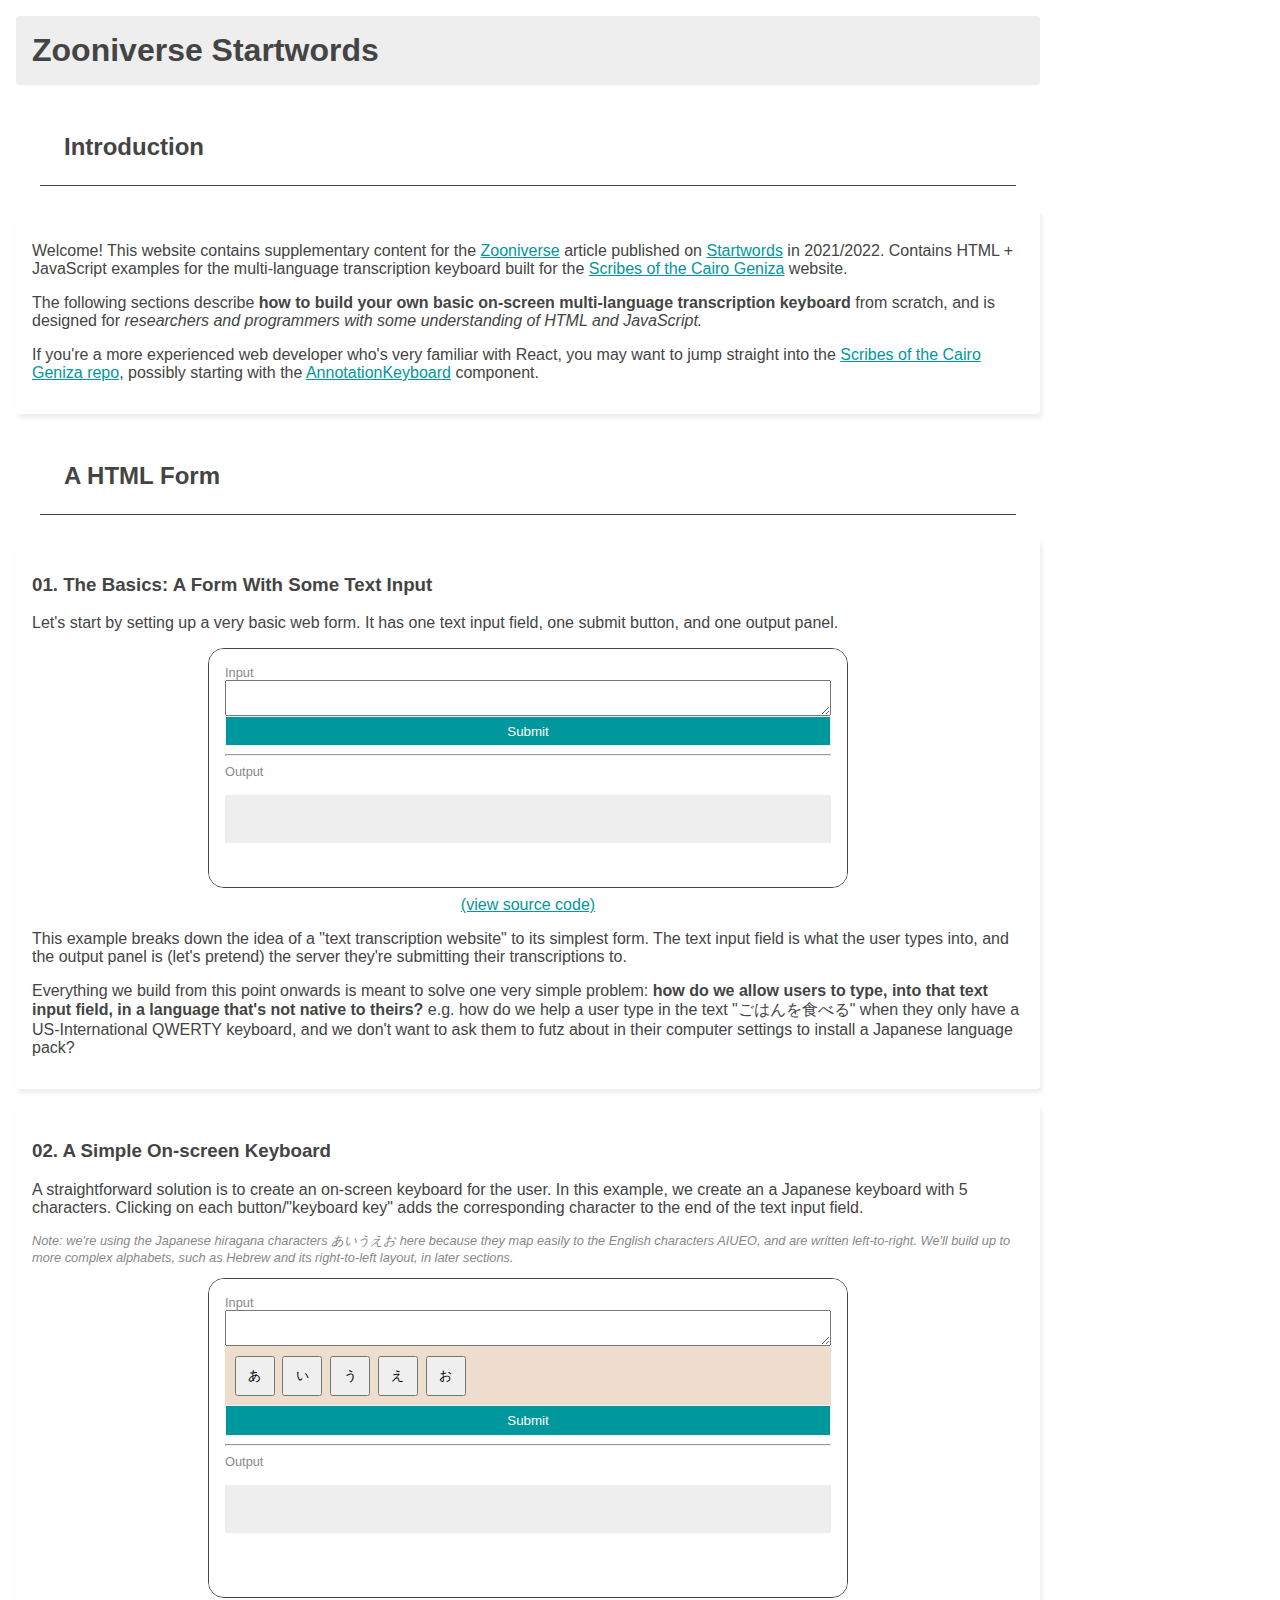
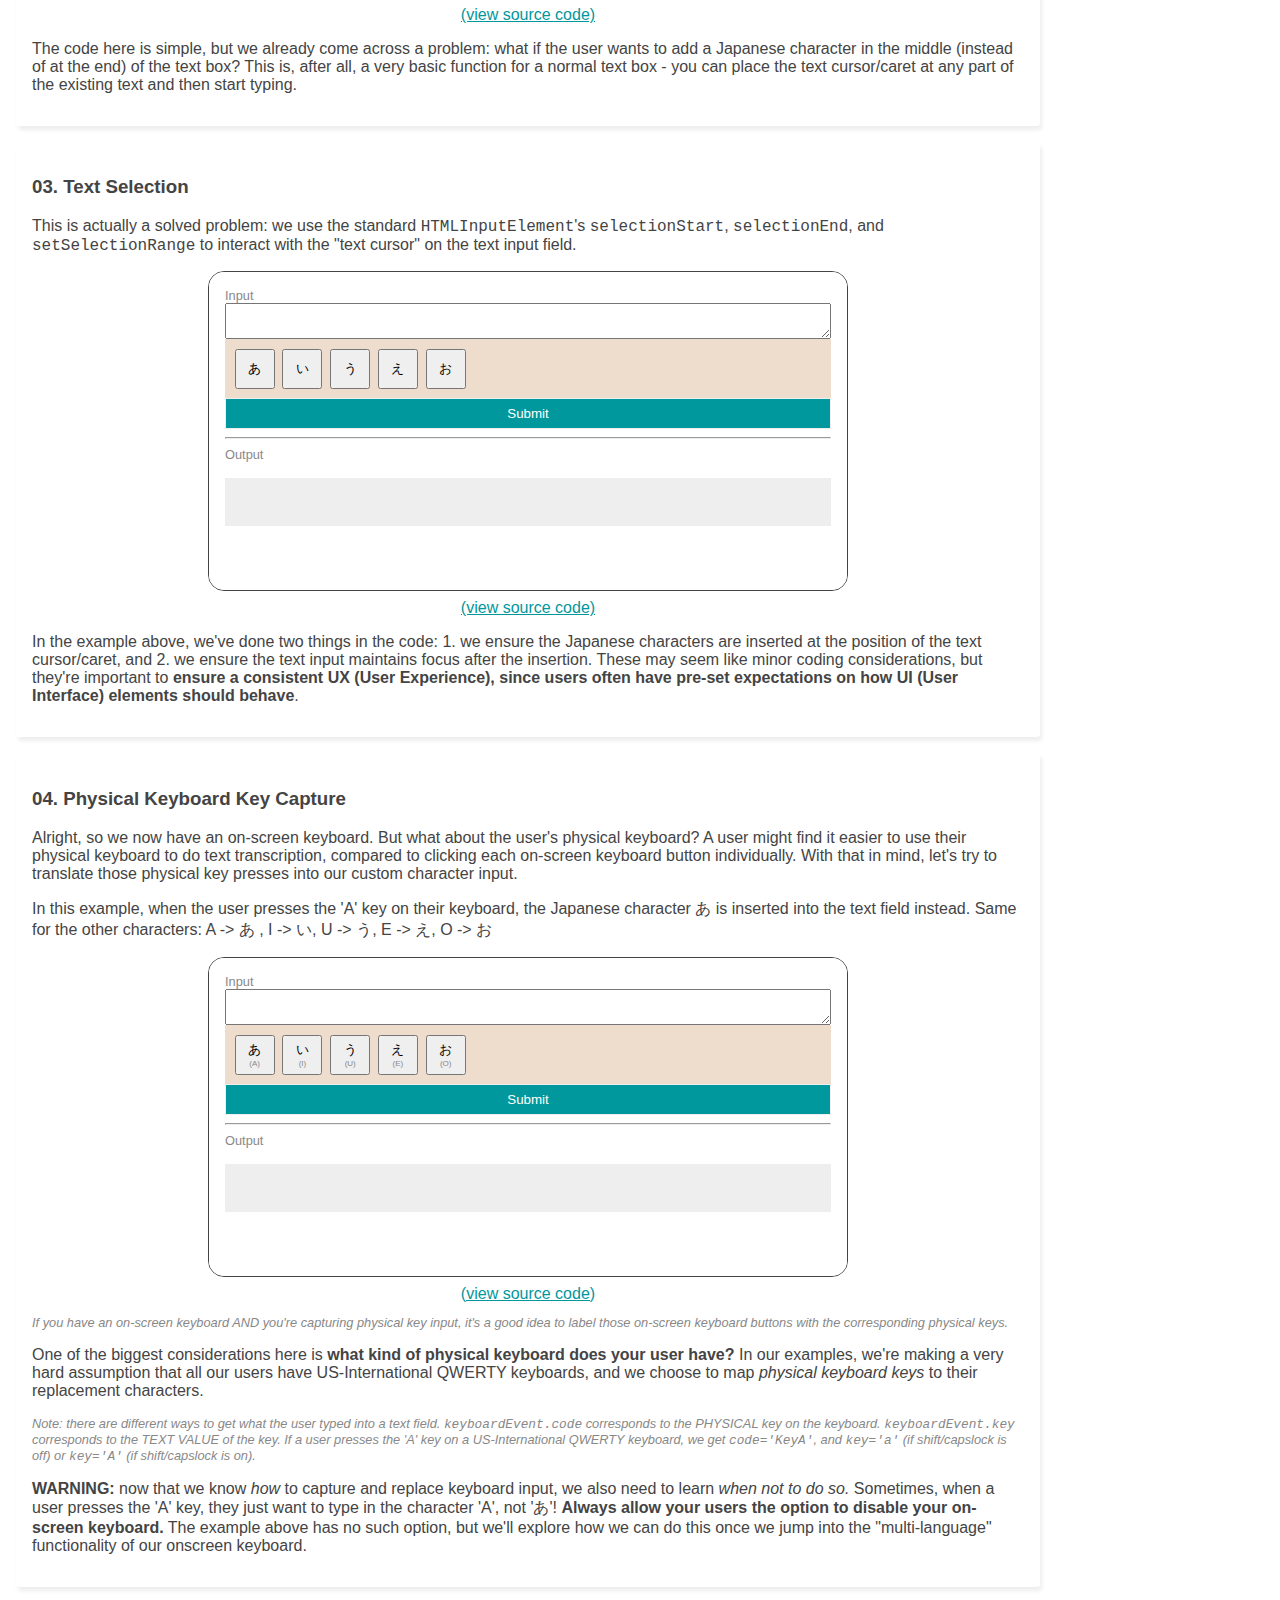
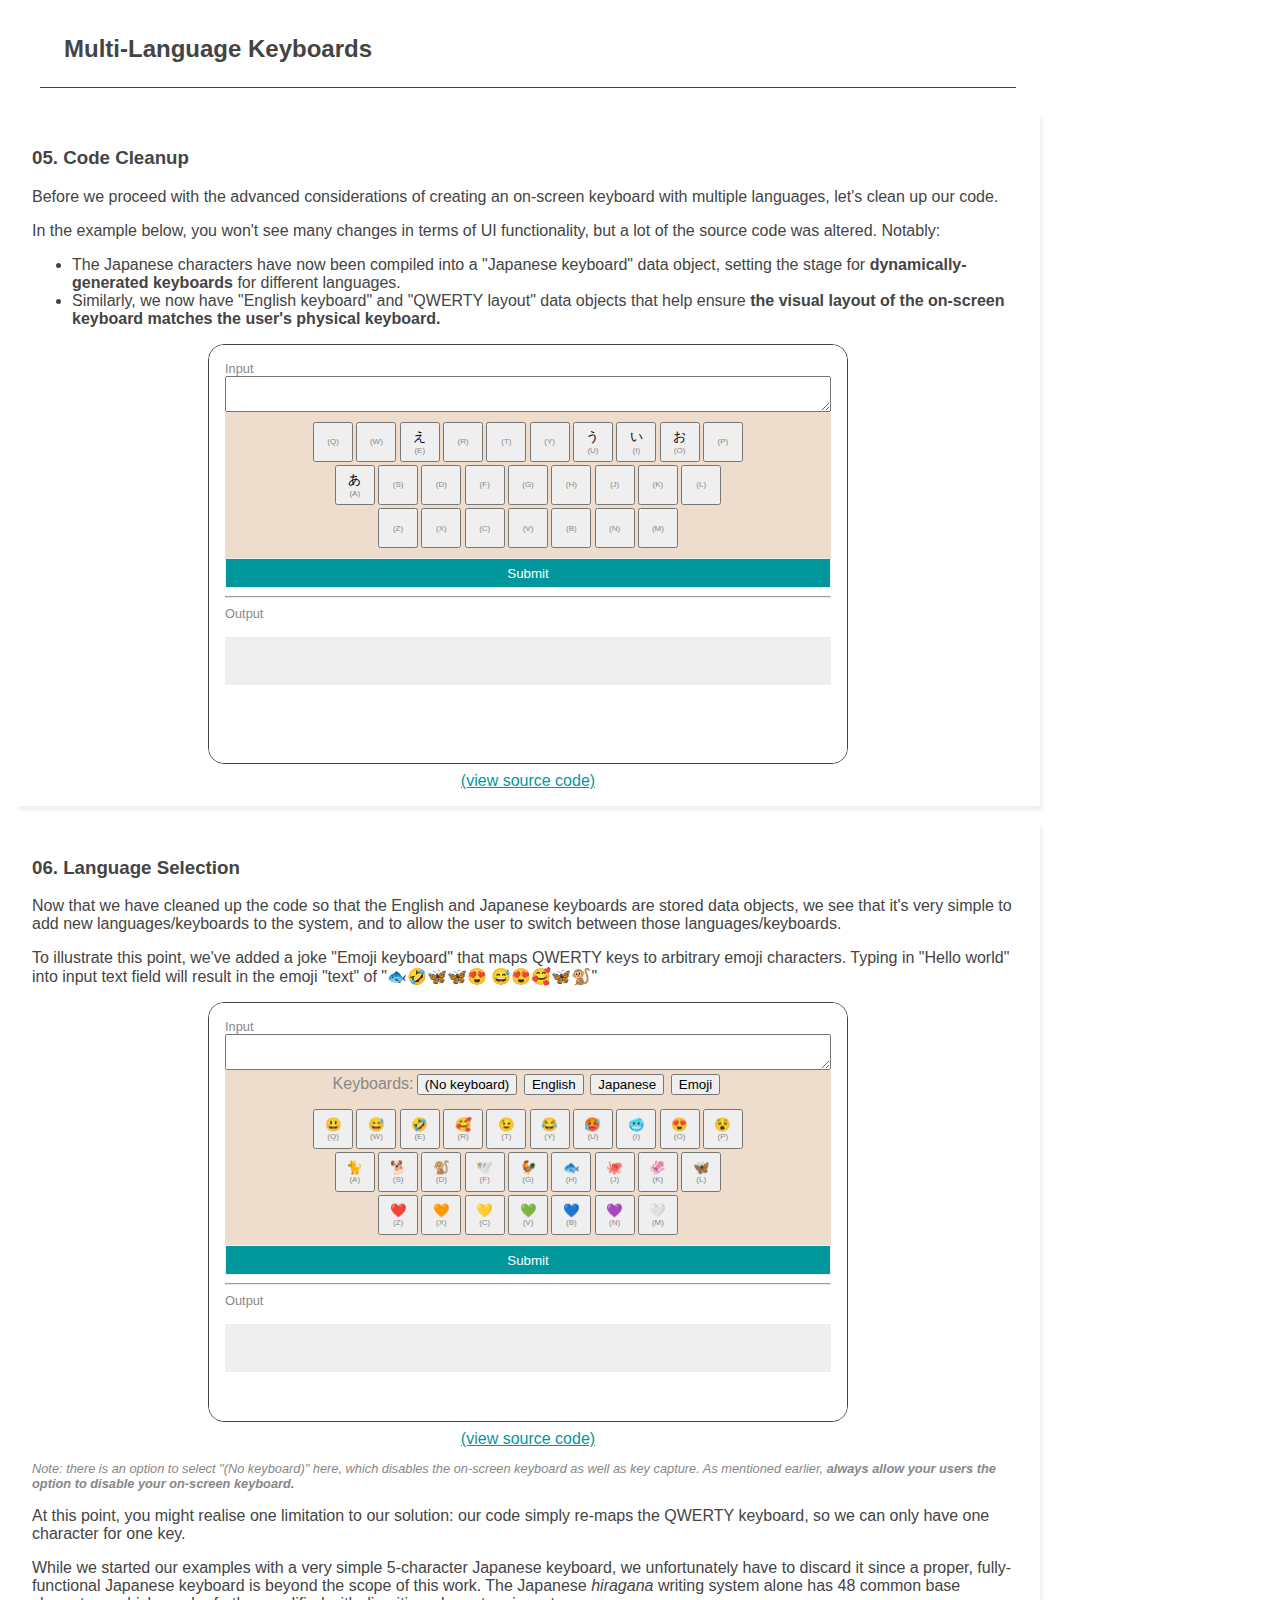
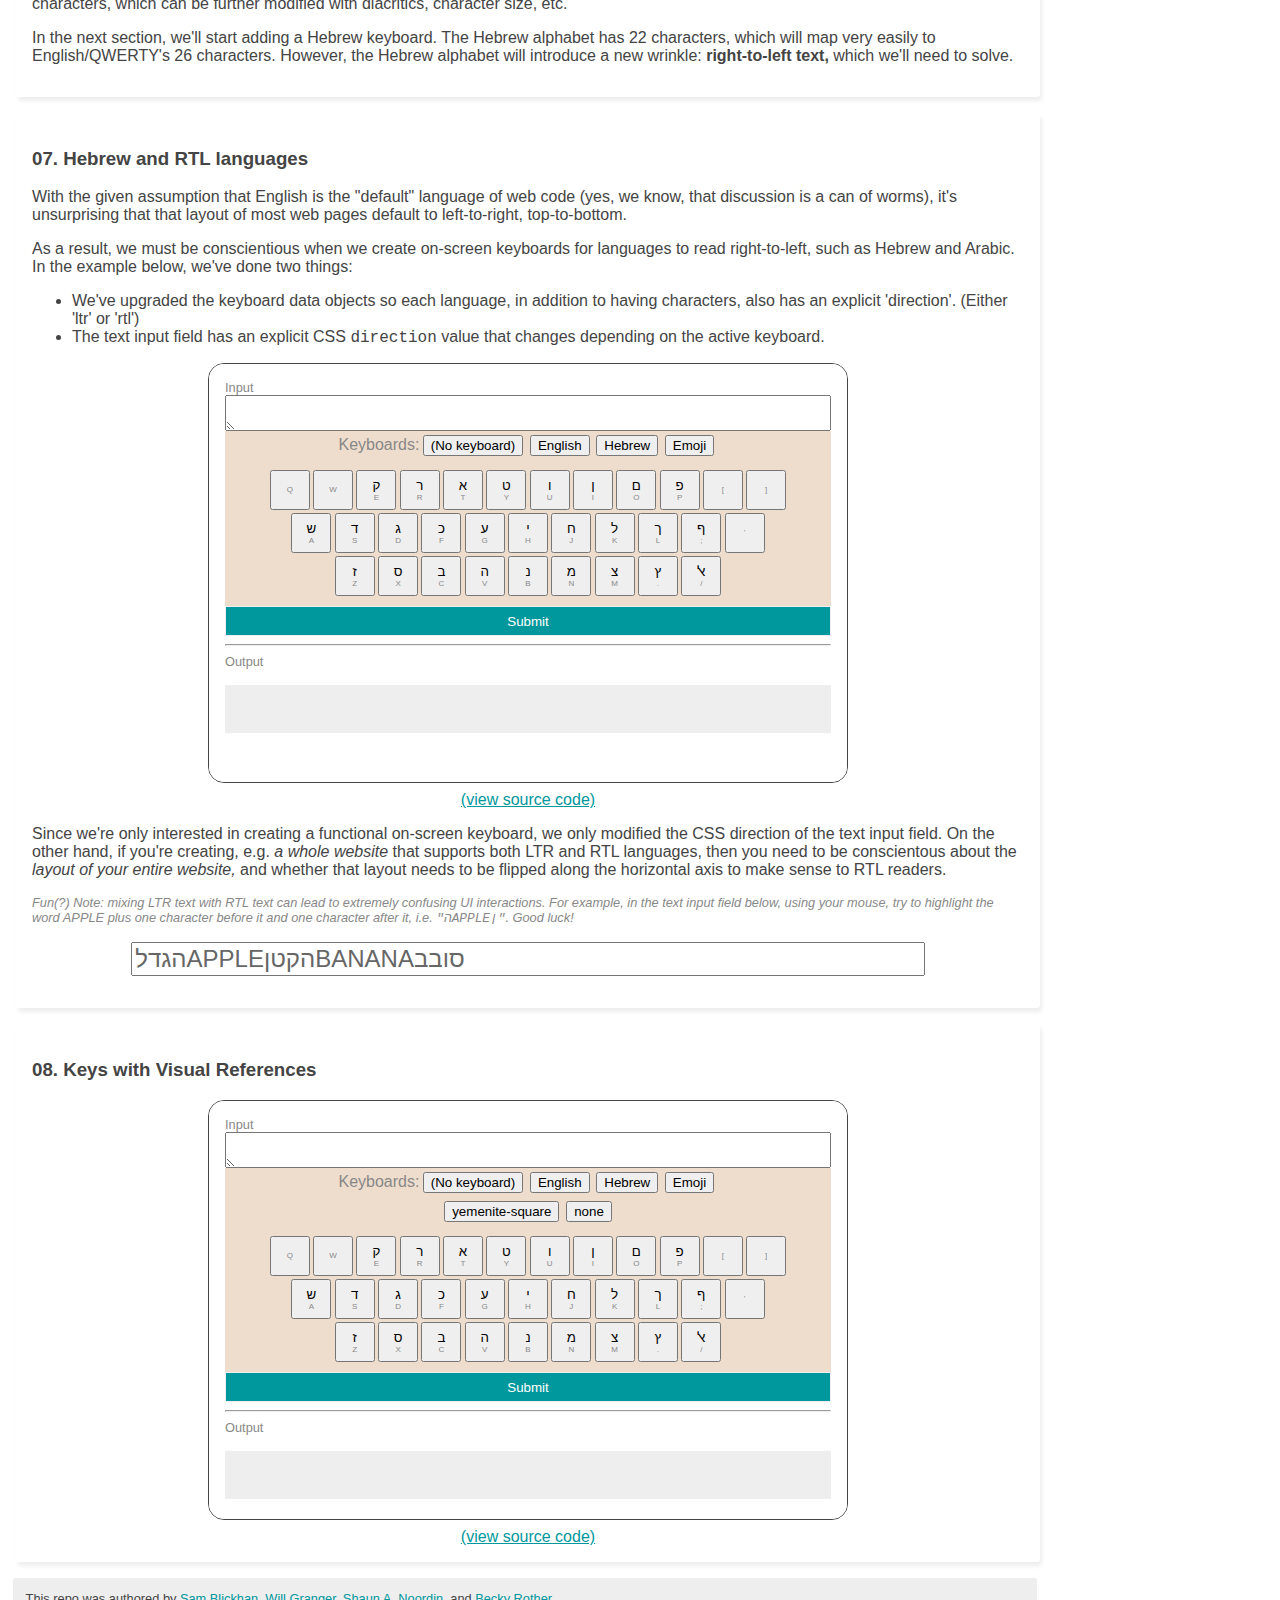
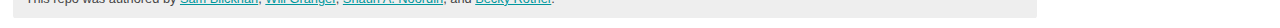
==== index.html @ 250c4f75 "Add UI elements for visual scripts list" ====
<!DOCTYPE html>
<html lang="en">
<head>
<meta charset="UTF-8">
<title>Zooniverse Startwords</title>
<meta name="description" content="Supplementary web content for the Zooniverse article published on Startwords in 2021/2022. Contains HTML + JavaScript examples for the multi-language transcription keyboard built for the Scribes of the Cairo Geniza website.">
<meta name="viewport" content="width=device-width, initial-scale=1">
<meta name="theme-color" content="#00979D">
<link href="./main.css" rel="stylesheet">
</head>
<body>
<header>
  <h1>Zooniverse Startwords</h1>
</header>
<main>
  <h2>Introduction</h2>
  <section>
    <p>
      Welcome! This website contains supplementary content for the <a href="https://www.zooniverse.org/" target="_blank">Zooniverse</a>
      article published on <a href="https://startwords.cdh.princeton.edu/" target="_blank">Startwords</a>
      in 2021/2022. Contains HTML + JavaScript examples for the multi-language
      transcription keyboard built for the <a href="https://github.com/zooniverse/scribes-of-the-cairo-geniza" target="_blank">Scribes of the Cairo Geniza</a>
      website.
    </p>
    <p>
      The following sections describe <b>how to build your own basic on-screen
      multi-language transcription keyboard</b> from scratch, and is designed
      for <i>researchers and programmers with some understanding of HTML and
      JavaScript.</i>
    </p>
    <p>
      If you're a more experienced web developer who's very familiar with React,
      you may want to jump straight into the <a href="https://github.com/zooniverse/scribes-of-the-cairo-geniza" target="_blank">Scribes of the Cairo Geniza repo</a>,
      possibly starting with the <a href="https://github.com/zooniverse/scribes-of-the-cairo-geniza/blob/master/src/components/AnnotationKeyboard.jsx" target="_blank">AnnotationKeyboard</a>
      component.
    </p>
  </section>
  <h2>A HTML Form</h2>
  <section>
    <a name="section-01"></a>
    <h3>01. The Basics: A Form With Some Text Input</h3>
    <p>
      Let's start by setting up a very basic web form. It has one text input
      field, one submit button, and one output panel.
    </p>
    <iframe src="./section-01.html" width="640" height="240"></iframe>
    <a class="link-to-code" href="https://github.com/shaunanoordin/zooniverse-startwords/blob/master/section-01.html" target="_blank">(view source code)</a>
    <p>
      This example breaks down the idea of a "text transcription website" to its
      simplest form. The text input field is what the user types into, and the
      output panel is (let's pretend) the server they're submitting their
      transcriptions to.
    </p>
    <p>
      Everything we build from this point onwards is meant to solve one very
      simple problem: <b>how do we allow users to type, into that text input
      field, in a language that's not native to theirs?</b> e.g. how do we help
      a user type in the text "ごはんを食べる" when they only have a
      US-International QWERTY keyboard, and we don't want to ask them to futz
      about in their computer settings to install a Japanese language pack?
    </p>
  </section>
  <section>
    <a name="section-02"></a>
    <h3>02. A Simple On-screen Keyboard</h3>
    <p>
      A straightforward solution is to create an on-screen keyboard for the
      user. In this example, we create an a Japanese keyboard with 5 characters.
      Clicking on each button/"keyboard key" adds the corresponding character
      to the end of the text input field.
    </p>
    <p class="note">
      Note: we're using the Japanese hiragana characters あいうえお here because
      they map easily to the English characters AIUEO, and are written
      left-to-right. We'll build up to more complex alphabets, such as Hebrew
      and its right-to-left layout, in later sections.
    </p>
    <iframe src="./section-02.html" width="640" height="320"></iframe>
    <a class="link-to-code" href="https://github.com/shaunanoordin/zooniverse-startwords/blob/master/section-02.html" target="_blank">(view source code)</a>
    <p>
      The code here is simple, but we already come across a problem: what if the
      user wants to add a Japanese character in the middle (instead of at the
      end) of the text box? This is, after all, a very basic function for a
      normal text box - you can place the text cursor/caret at any part of
      the existing text and then start typing.
    </p>
  </section>
  <section>
    <a name="section-03"></a>
    <h3>03. Text Selection</h3>
    <p>
      This is actually a solved problem: we use the standard <code>HTMLInputElement</code>'s
      <code>selectionStart</code>, <code>selectionEnd</code>, and <code>setSelectionRange</code>
      to interact with the "text cursor" on the text input field.
    </p>
    <iframe src="./section-03.html" width="640" height="320"></iframe>
    <a class="link-to-code" href="https://github.com/shaunanoordin/zooniverse-startwords/blob/master/section-03.html" target="_blank">(view source code)</a>
    <p>
      In the example above, we've done two things in the code: 1. we ensure the
      Japanese characters are inserted at the position of the text cursor/caret,
      and 2. we ensure the text input maintains focus after the insertion. These
      may seem like minor coding considerations, but they're important to
      <b>ensure a consistent UX (User Experience), since users often have
      pre-set expectations on how UI (User Interface) elements should
      behave</b>.
    </p>
  </section>
  <section>
    <a name="section-04"></a>
    <h3>04. Physical Keyboard Key Capture</h3>
    <p>
      Alright, so we now have an on-screen keyboard. But what about the user's
      physical keyboard? A user might find it easier to use their physical
      keyboard to do text transcription, compared to clicking each on-screen
      keyboard button individually. With that in mind, let's try to translate
      those physical key presses into our custom character input.
    </p>
    <p>
      In this example, when the user presses the 'A' key on their keyboard,
      the Japanese character あ is inserted into the text field instead. Same
      for the other characters: A -> あ , I -> い, U -> う, E -> え, O -> お
    </p>
    <iframe src="./section-04.html" width="640" height="320"></iframe>
    <a class="link-to-code" href="https://github.com/shaunanoordin/zooniverse-startwords/blob/master/section-04.html" target="_blank">(view source code)</a>
    <p class="note">
      If you have an on-screen keyboard AND you're capturing physical key input,
      it's a good idea to label those on-screen keyboard buttons with the
      corresponding physical keys.
    </p>
    <p>
      One of the biggest considerations here is <b>what kind of physical
      keyboard does your user have?</b> In our examples, we're making a very
      hard assumption that all our users have US-International QWERTY keyboards,
      and we choose to map <i>physical keyboard keys</i> to their replacement
      characters.
    </p>
    <p class="note">
      Note: there are different ways to get what the user typed into a text
      field. <code>keyboardEvent.code</code> corresponds to the PHYSICAL key on
      the keyboard. <code>keyboardEvent.key</code> corresponds to the TEXT VALUE
      of the key. If a user presses the 'A' key on a US-International QWERTY
      keyboard, we get <code>code='KeyA'</code>, and <code>key='a'</code> (if
      shift/capslock is off) or <code>key='A'</code> (if shift/capslock is on).
    </p>
    <p>
      <b>WARNING:</b> now that we know <i>how</i> to capture and replace
      keyboard input, we also need to learn <i>when not to do so.</i> Sometimes,
      when a user presses the 'A' key, they just want to type in the character
      'A', not 'あ'! <b>Always allow your users the option to disable your
      on-screen keyboard.</b> The example above has no such option, but we'll
      explore how we can do this once we jump into the "multi-language"
      functionality of our onscreen keyboard.
    </p>
  </section>
  <h2>Multi-Language Keyboards</h2>
  <section>
    <a name="section-05"></a>
    <h3>05. Code Cleanup</h3>
    <p>
      Before we proceed with the advanced considerations of creating an
      on-screen keyboard with multiple languages, let's clean up our code.
    </p>
    <p>
      In the example below, you won't see many changes in terms of UI
      functionality, but a lot of the source code was altered. Notably:
    </p>
    <ul>
      <li>
        The Japanese characters have now been compiled into a "Japanese
        keyboard" data object, setting the stage for <b>dynamically-generated
        keyboards</b> for different languages.
      </li>
      <li>
        Similarly, we now have "English keyboard" and "QWERTY layout" data
        objects that help ensure <b>the visual layout of the on-screen keyboard
        matches the user's physical keyboard.</b>
      </li>
    </ul>
    <iframe src="./section-05.html" width="640" height="420"></iframe>
    <a class="link-to-code" href="https://github.com/shaunanoordin/zooniverse-startwords/blob/master/section-05.html" target="_blank">(view source code)</a>
  </section>
  <section>
    <a name="section-06"></a>
    <h3>06. Language Selection</h3>
    <p>
      Now that we have cleaned up the code so that the English and Japanese
      keyboards are stored data objects, we see that it's very simple to add
      new languages/keyboards to the system, and to allow the user to switch
      between those languages/keyboards.
    </p>
    <p>
      To illustrate this point, we've added a joke "Emoji keyboard" that maps
      QWERTY keys to arbitrary emoji characters. Typing in "Hello world" into
      input text field will result in the emoji "text" of "🐟🤣🦋🦋😍 😅😍🥰🦋🐒"
    </p>
    <iframe src="./section-06.html" width="640" height="420"></iframe>
    <a class="link-to-code" href="https://github.com/shaunanoordin/zooniverse-startwords/blob/master/section-06.html" target="_blank">(view source code)</a>
    <p class="note">
      Note: there is an option to select "(No keyboard)" here, which disables
      the on-screen keyboard as well as key capture. As mentioned earlier,
      <b>always allow your users the option to disable your on-screen
      keyboard.</b>
    </p>
    <p>
      At this point, you might realise one limitation to our solution: our code
      simply re-maps the QWERTY keyboard, so we can only have one character for
      one key.
    </p>
    <p>
      While we started our examples with a very simple 5-character Japanese
      keyboard, we unfortunately have to discard it since a proper,
      fully-functional Japanese keyboard is beyond the scope of this work. The
      Japanese <i>hiragana</i> writing system alone has 48 common base
      characters, which can be further modified with diacritics, character size,
      etc.
    </p>
    <p>
      In the next section, we'll start adding a Hebrew keyboard. The Hebrew
      alphabet has 22 characters, which will map very easily to English/QWERTY's
      26 characters. However, the Hebrew alphabet will introduce a new wrinkle:
      <b>right-to-left text,</b> which we'll need to solve.
    </p>
  </section>
  <section>
    <a name="section-07"></a>
    <h3>07. Hebrew and RTL languages</h3>
    <p>
      With the given assumption that English is the "default" language of web
      code (yes, we know, that discussion is a can of worms), it's unsurprising
      that that layout of most web pages default to left-to-right,
      top-to-bottom.
    </p>
    <p>
      As a result, we must be conscientious when we create on-screen keyboards
      for languages to read right-to-left, such as Hebrew and Arabic. In the
      example below, we've done two things:
    </p>
    <ul>
      <li>
        We've upgraded the keyboard data objects so each language, in addition
        to having characters, also has an explicit 'direction'. (Either 'ltr' or
        'rtl')
      </li>
      <li>
        The text input field has an explicit CSS <code>direction</code> value
        that changes depending on the active keyboard.
      </li>
    </ul>
    <iframe src="./section-07.html" width="640" height="420"></iframe>
    <a class="link-to-code" href="https://github.com/shaunanoordin/zooniverse-startwords/blob/master/section-07.html" target="_blank">(view source code)</a>
    <p>
      Since we're only interested in creating a functional on-screen keyboard,
      we only modified the CSS direction of the text input field. On the other
      hand, if you're creating, e.g. <i>a whole website</i> that supports both
      LTR and RTL languages, then you need to be conscientous about the
      <i>layout of your entire website,</i> and whether that layout needs to be
      flipped along the horizontal axis to make sense to RTL readers.
    </p>
    <p class="note">
      Fun(?) Note: mixing LTR text with RTL text can lead to extremely confusing
      UI interactions. For example, in the text input field below, using your
      mouse, try to highlight the word APPLE plus one character before it and
      one character after it, i.e. <code>"הAPPLEן"</code>. Good luck!
    </p>
    <p>
      <input type="text" value="הגדלAPPLEהקטןBANANAסובב" style="font-size: 1.5em; color: #666; width:80%; margin: 0 auto; display: block;">
    </p>
  </section>
  <section>
    <a name="section-08"></a>
    <h3>08. Keys with Visual References</h3>
    <iframe src="./section-08.html" width="640" height="420"></iframe>
    <a class="link-to-code" href="https://github.com/shaunanoordin/zooniverse-startwords/blob/master/section-07.html" target="_blank">(view source code)</a>
  </section>
</main>
<footer>
  This repo was authored by
  <a target="_blank" href="https://github.com/snblickhan">Sam Blickhan</a>,
  <a target="_blank" href="https://github.com/wgranger">Will Granger</a>,
  <a target="_blank" href="https://github.com/shaunanoordin">Shaun A. Noordin</a>, and
  <a target="_blank" href="https://github.com/beckyrother">Becky Rother</a>.
</footer>
</body>
</html>
---- main.css ----
* {
  box-sizing: border-box;
}

:root {
  font-family: /*"Comic Sans MS", "Comic Sans",*/ "Tahoma", sans-serif;
  font-size: 16px;
  background: #fff;
  color: #444;
}

html, body {
  margin: 0;
  padding: 0;
}

a, a:hover {
  color: #00979D;
}

header, main, footer {
  max-width: 1024px;
}

header {
  margin: 1em;
  padding: 1em;
  border-radius: 0.2em;
  background: #eee;
}

header h1 {
  padding: 0;
  margin: 0;
}

main {
  margin: 1em;
}

main h2 {
  padding: 1em;
  margin: 1em;
  border-bottom: 1px solid #444;
}

footer {
  font-size: 0.8em;
  margin: 1em;
  padding: 1em;
  border-radius: 0.2em;
  background: #eee;
}

section {
  border-radius: 0.2em;
  margin-bottom: 1em;
  padding: 1em;
  box-shadow: 2px 4px 4px #eee;
}

iframe {
  display: block;
  margin: 0.5em auto;
  border: 1px solid #444;
  border-radius: 1em;
}

a.link-to-code {
  display: block;
  text-align: center;
}

p.note {
  color: #888;
  font-style: italic;
  font-size: 0.8em;
}

form {
  padding: 1em;
}

form textarea {
  display: block;
  width: 100%;
}

form label {
  display: block;
  color: #888;
  font-size: 0.8em;
}

form button#submit {
  display: block;
  width: 100%;
  background: #00979D;
  color: #fff;
  cursor: pointer;
  border: 1px solid #eee;
  padding: 0.5em;
}

form pre {
  display: block;
  width: 100%;
  padding: 0.5em;
  background: #eee;
  min-height: 3em;
}

#keyboard {
  padding: 0.5em;
  background: #edc;
}

#keyboard .row {
  display: flex;
  flex-direction: row;
  justify-content: center;
}

#keyboards-list,
#visual-scripts-list {
  background: #edc;
  padding: 0.25em 0.5em;
  text-align: center;
}

#keyboards-list span {
  color: #888;
}

#keyboards-list button,
#visual-scripts-list button {
  cursor: pointer;
  margin: 0 0.25em;
}

.keyboard-key {
  cursor: pointer;
  display: inline-block;
  margin: 0.125em;
  width: 3em;
  height: 3em;
}
.keyboard-key span {
  display: block;
  font-size: 0.6em;
  color: #888;
}
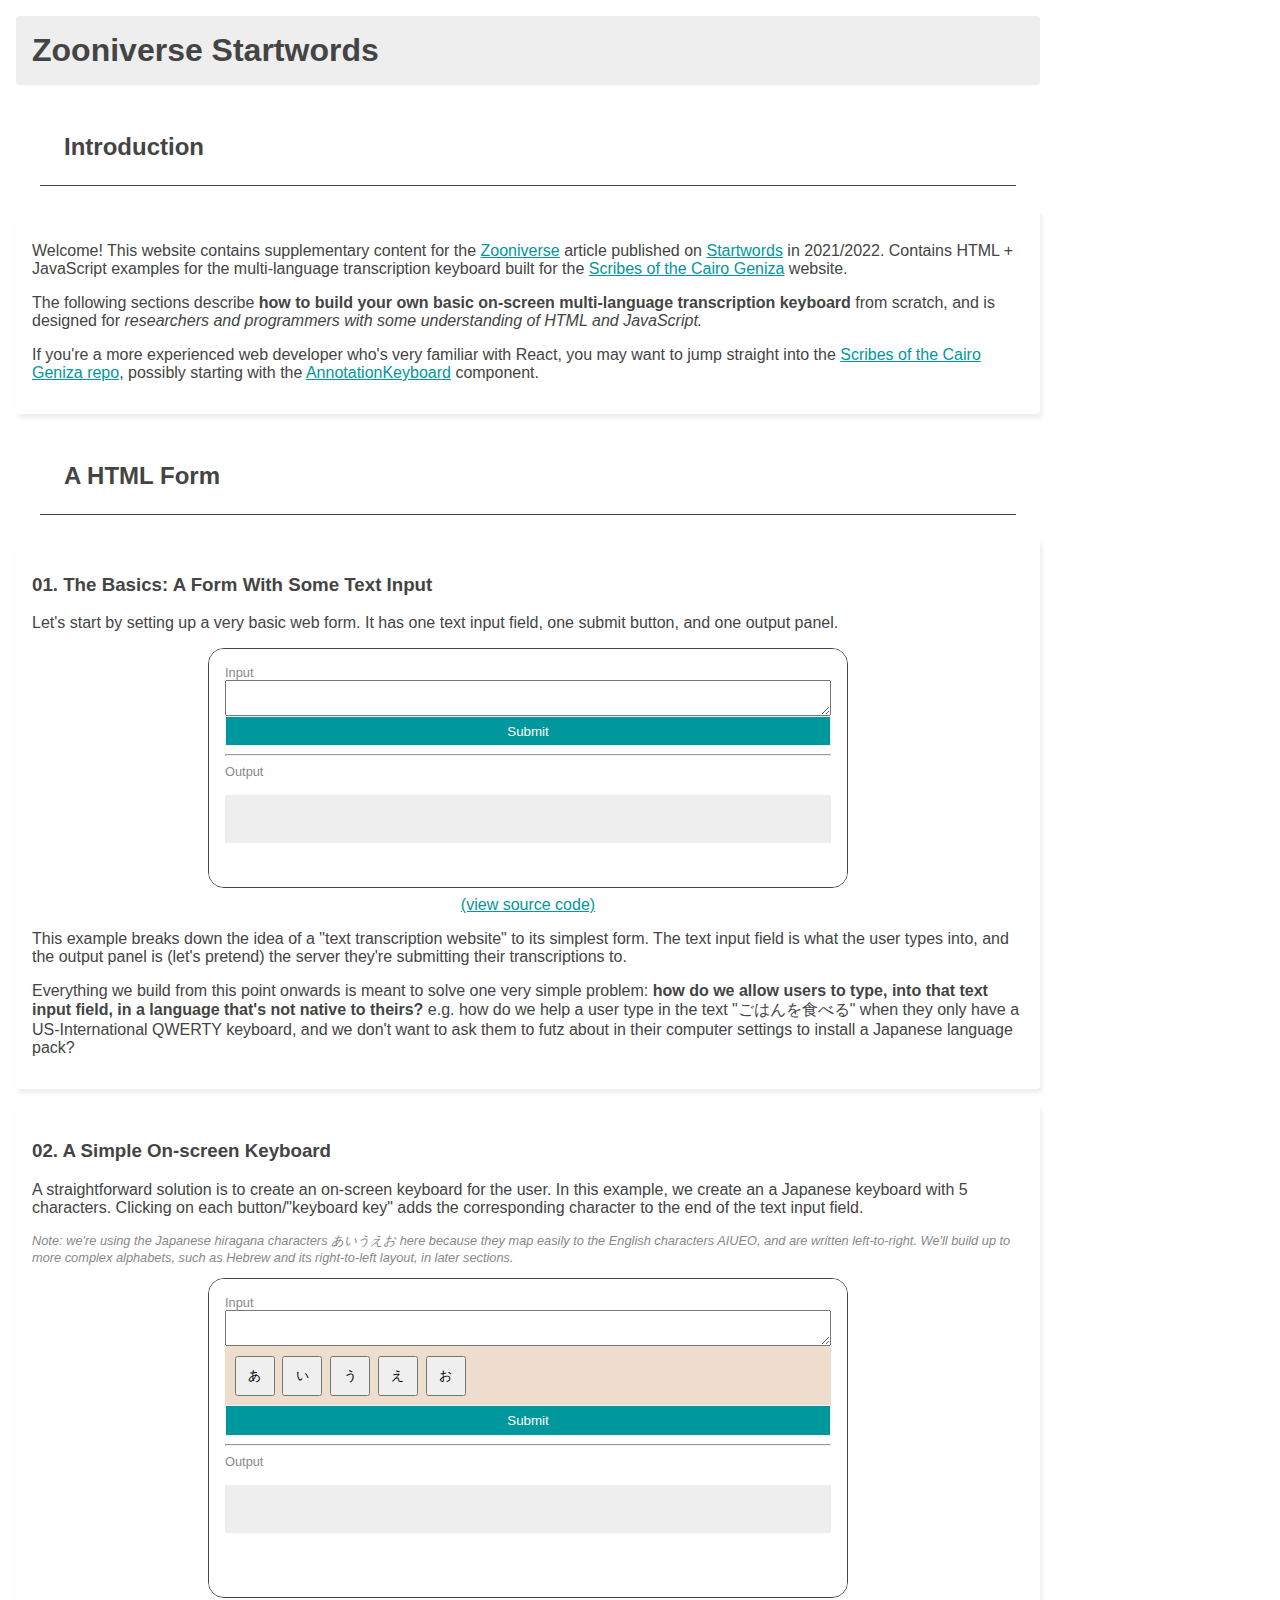
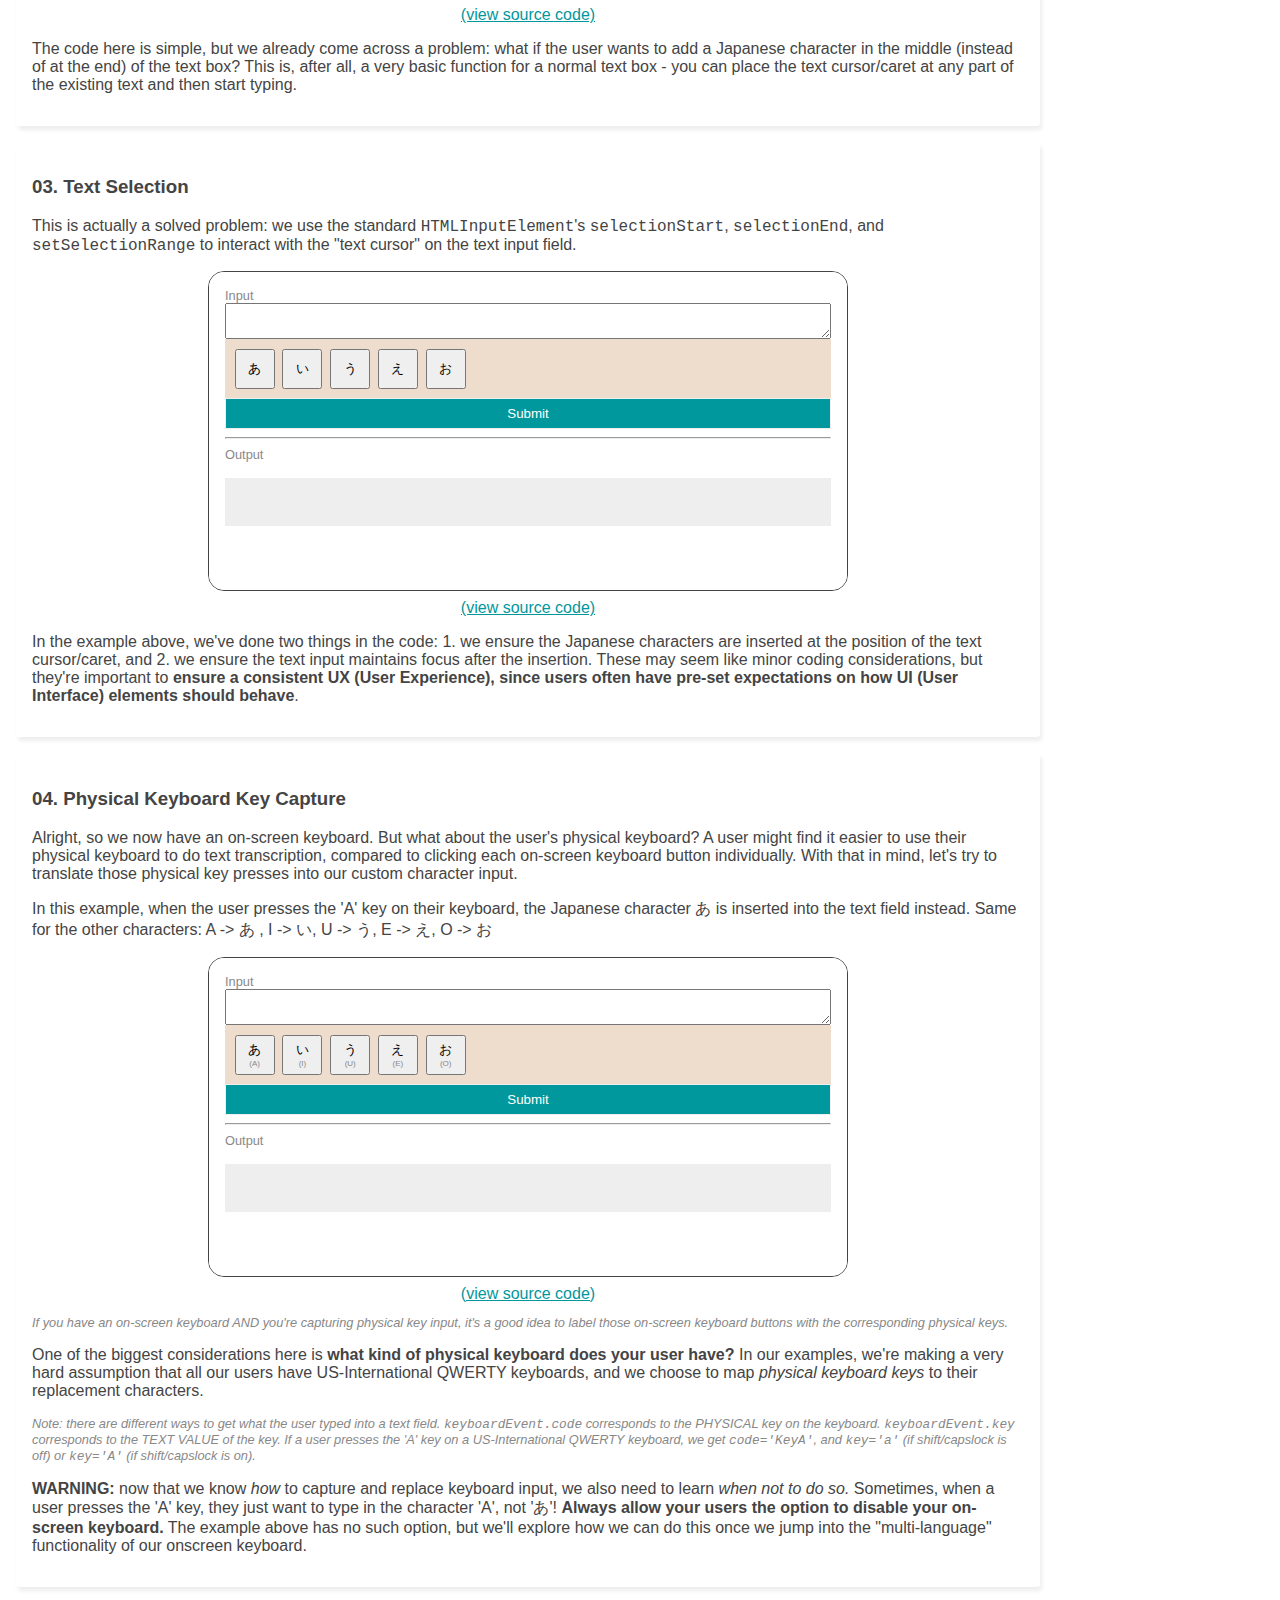
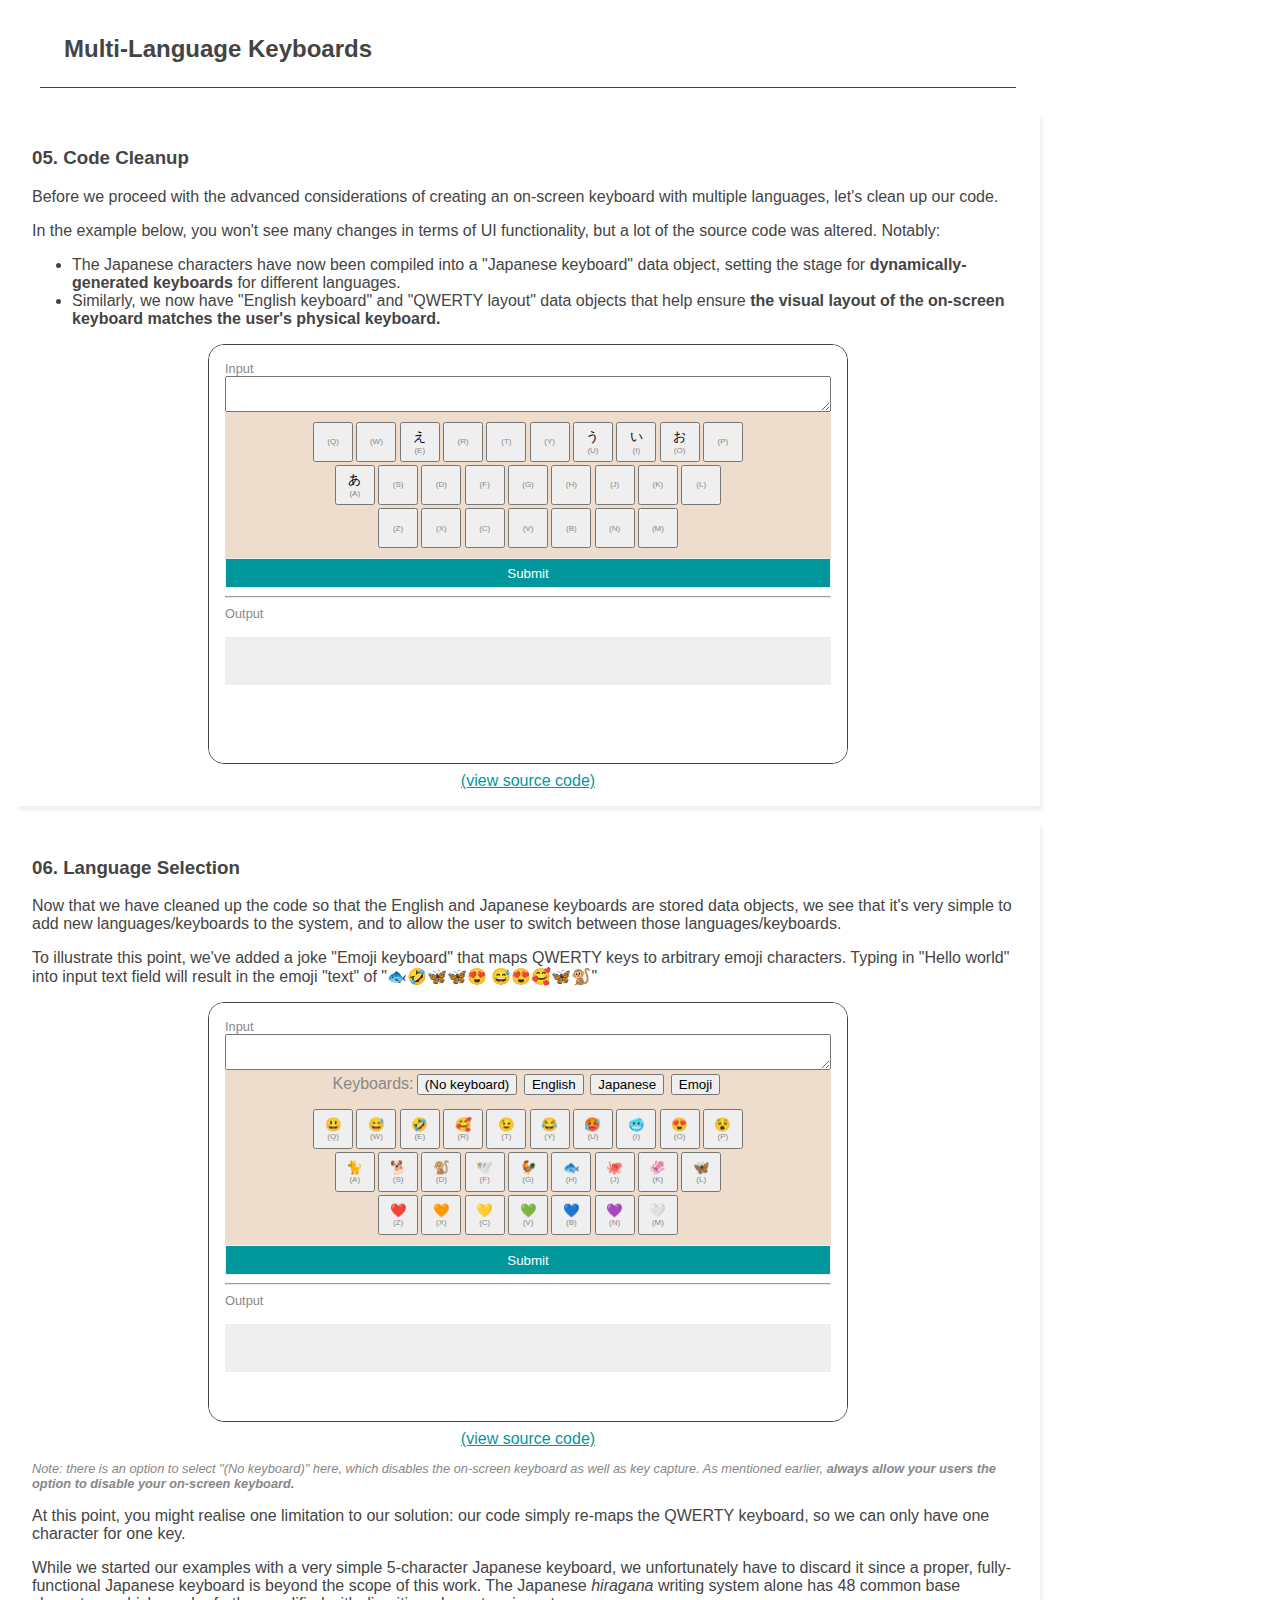
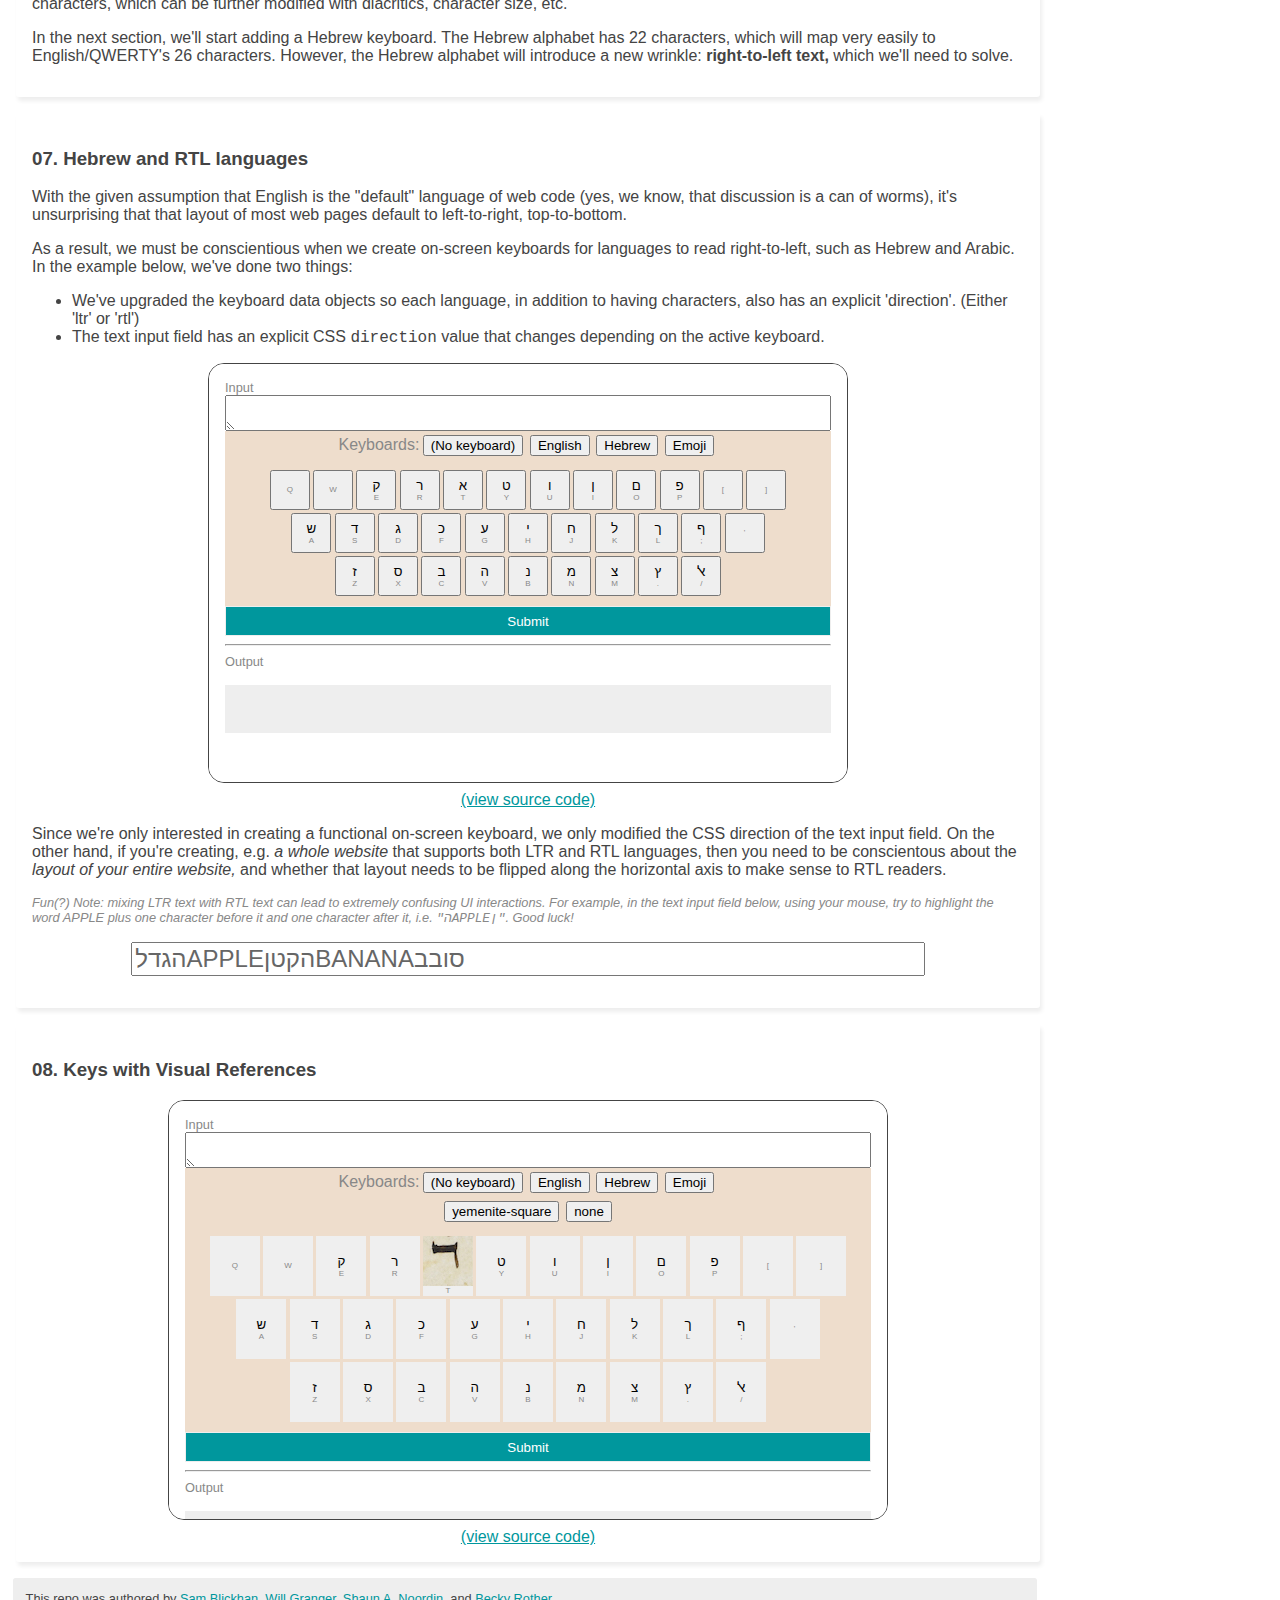
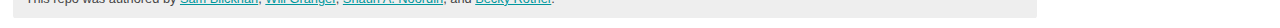
==== commit 5c1c9d38: "Add larger keyboard, for imaged keys" ====
--- a/index.html
+++ b/index.html
@@ -269,7 +269,7 @@
   <section>
     <a name="section-08"></a>
     <h3>08. Keys with Visual References</h3>
-    <iframe src="./section-08.html" width="640" height="420"></iframe>
+    <iframe src="./section-08.html" width="720" height="420"></iframe>
     <a class="link-to-code" href="https://github.com/shaunanoordin/zooniverse-startwords/blob/master/section-07.html" target="_blank">(view source code)</a>
   </section>
 </main>
--- a/main.css
+++ b/main.css
@@ -150,3 +150,10 @@
   font-size: 0.6em;
   color: #888;
 }
+
+.v2 .keyboard-key {
+  padding: 0;
+  border: 0;
+  width: 50px;
+  height: 60px;
+}
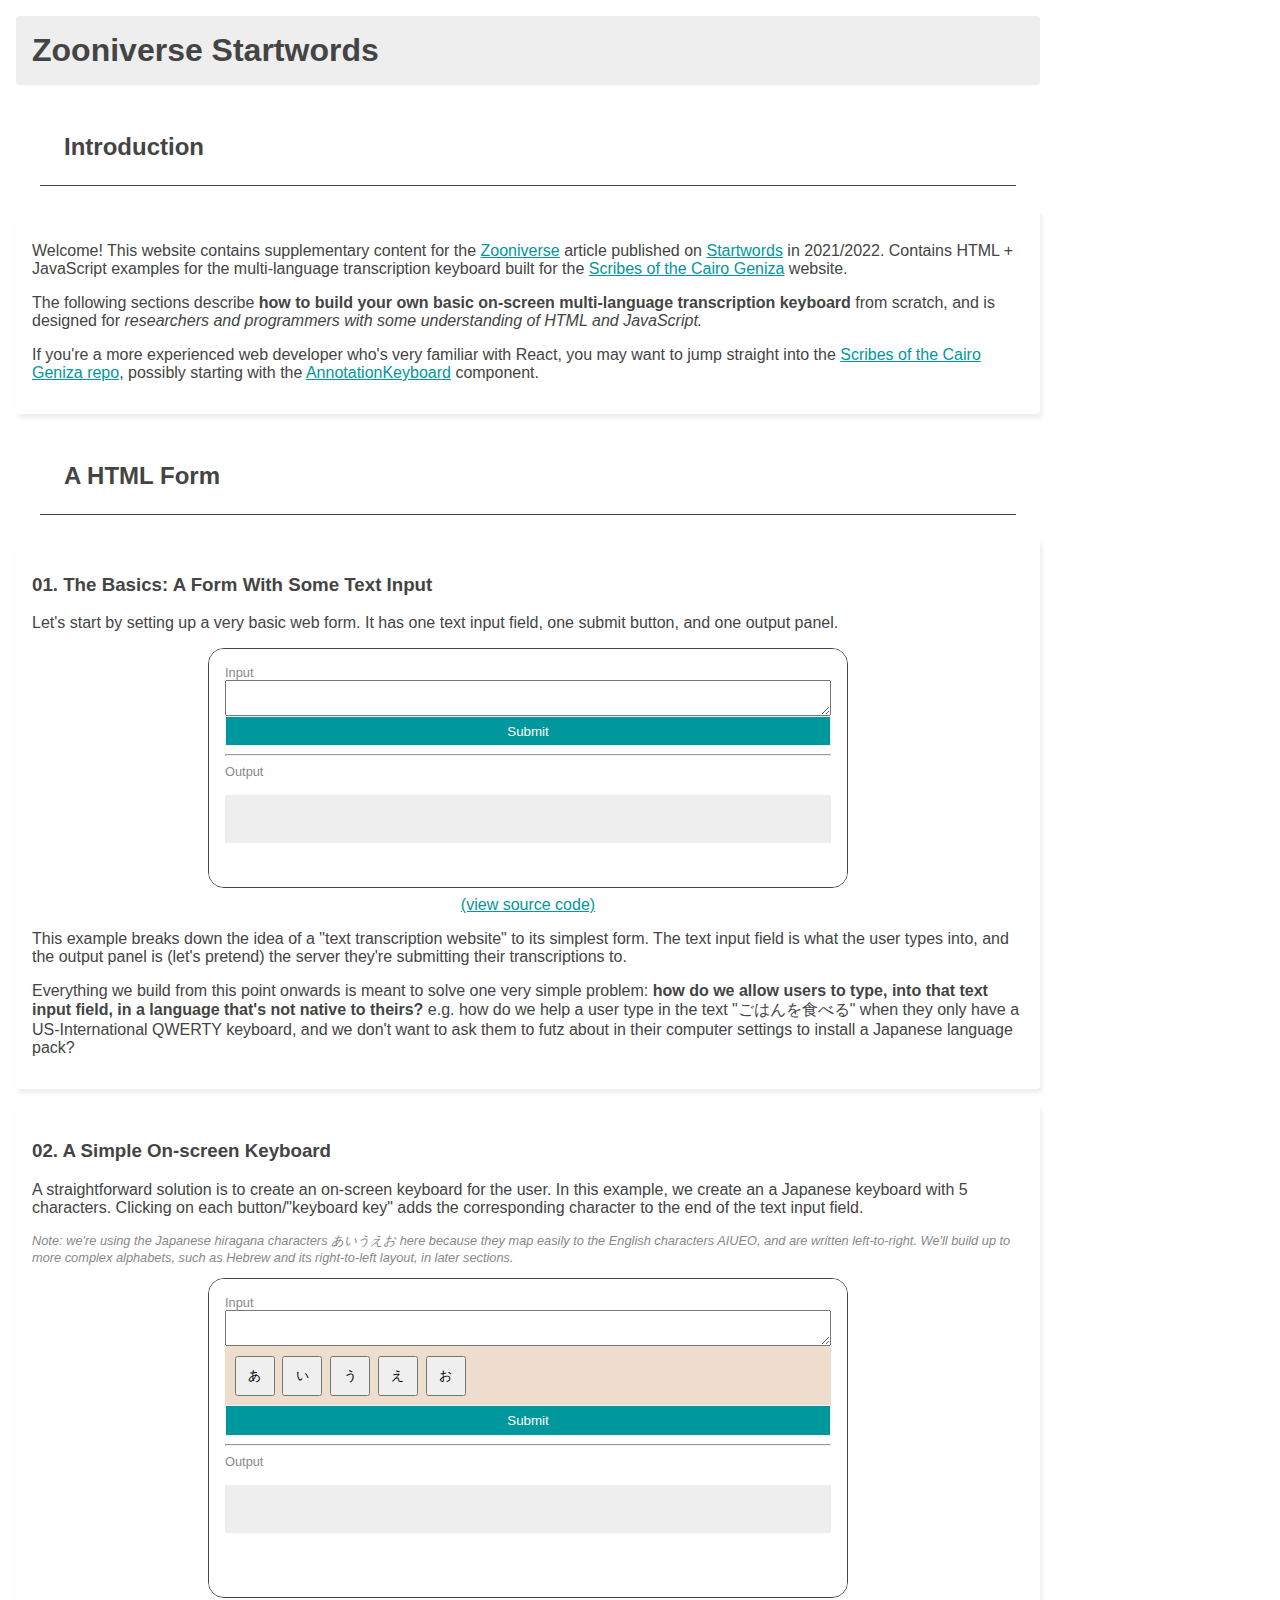
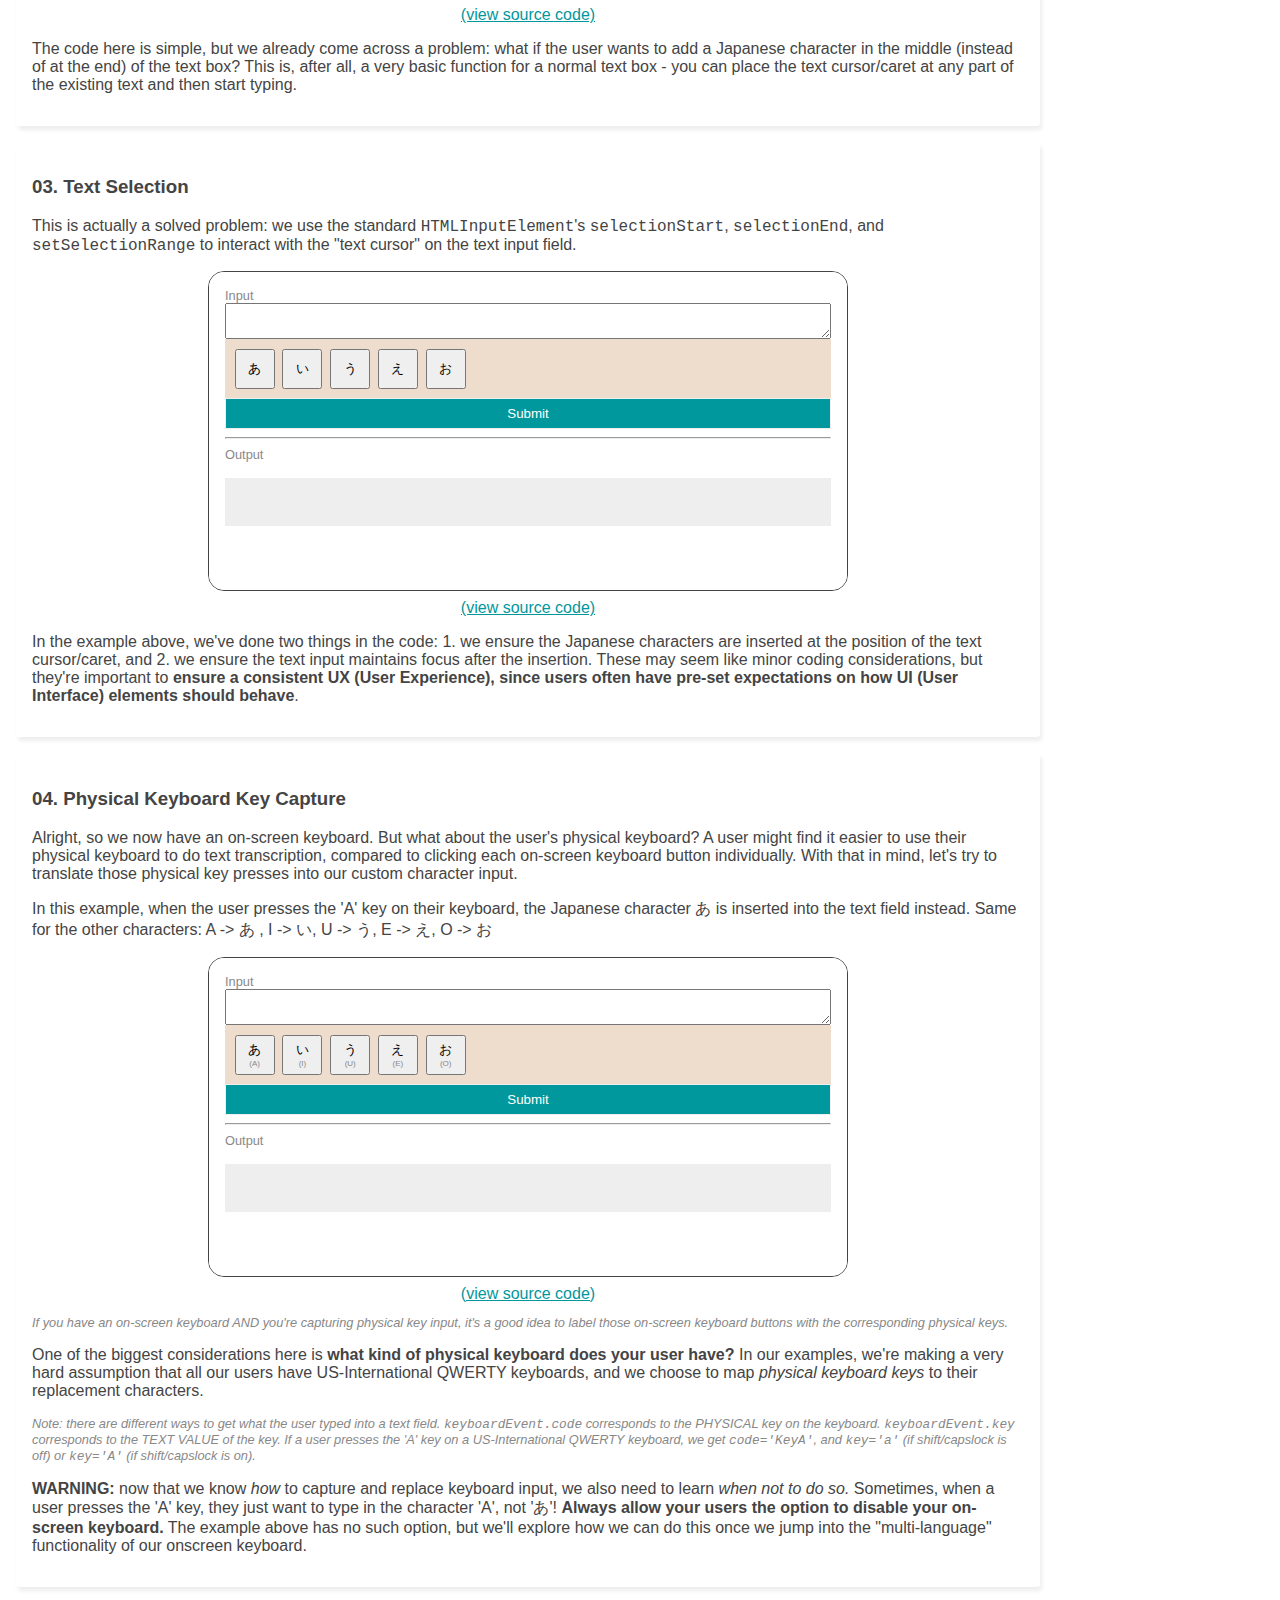
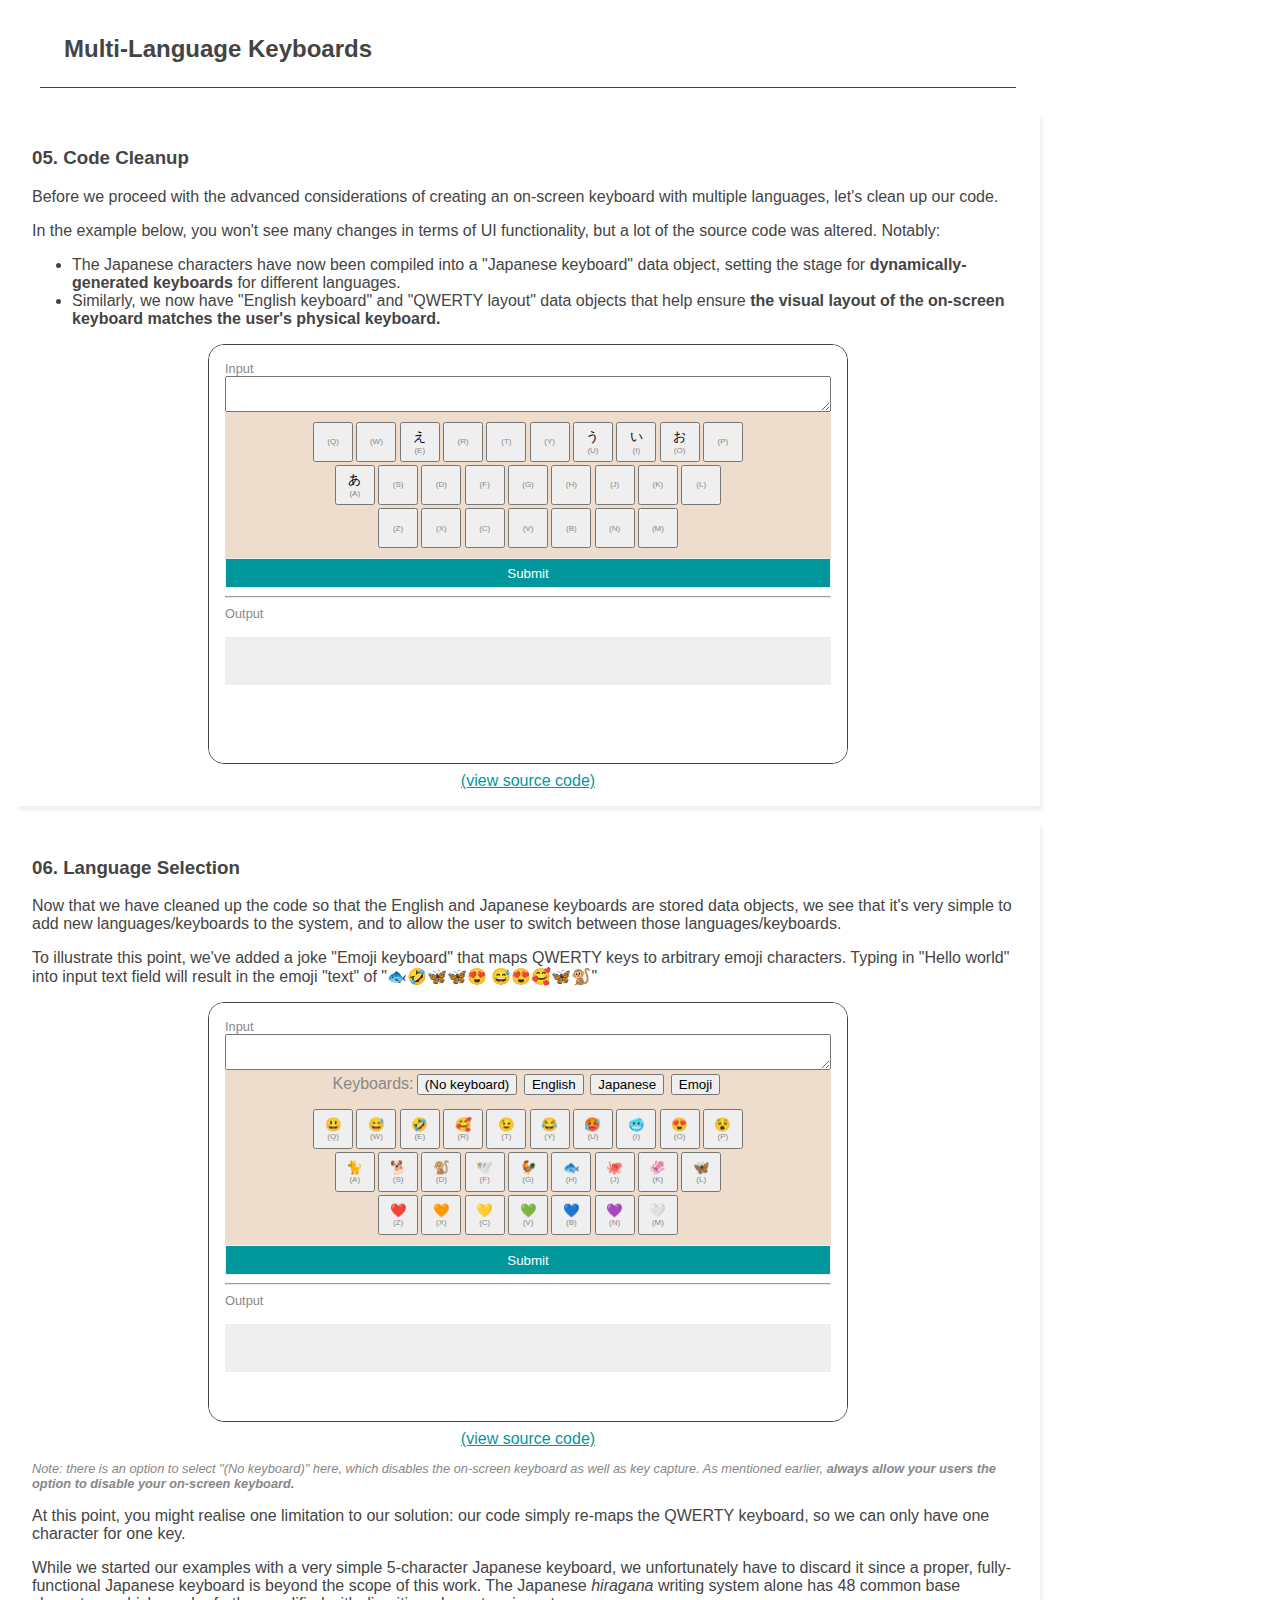
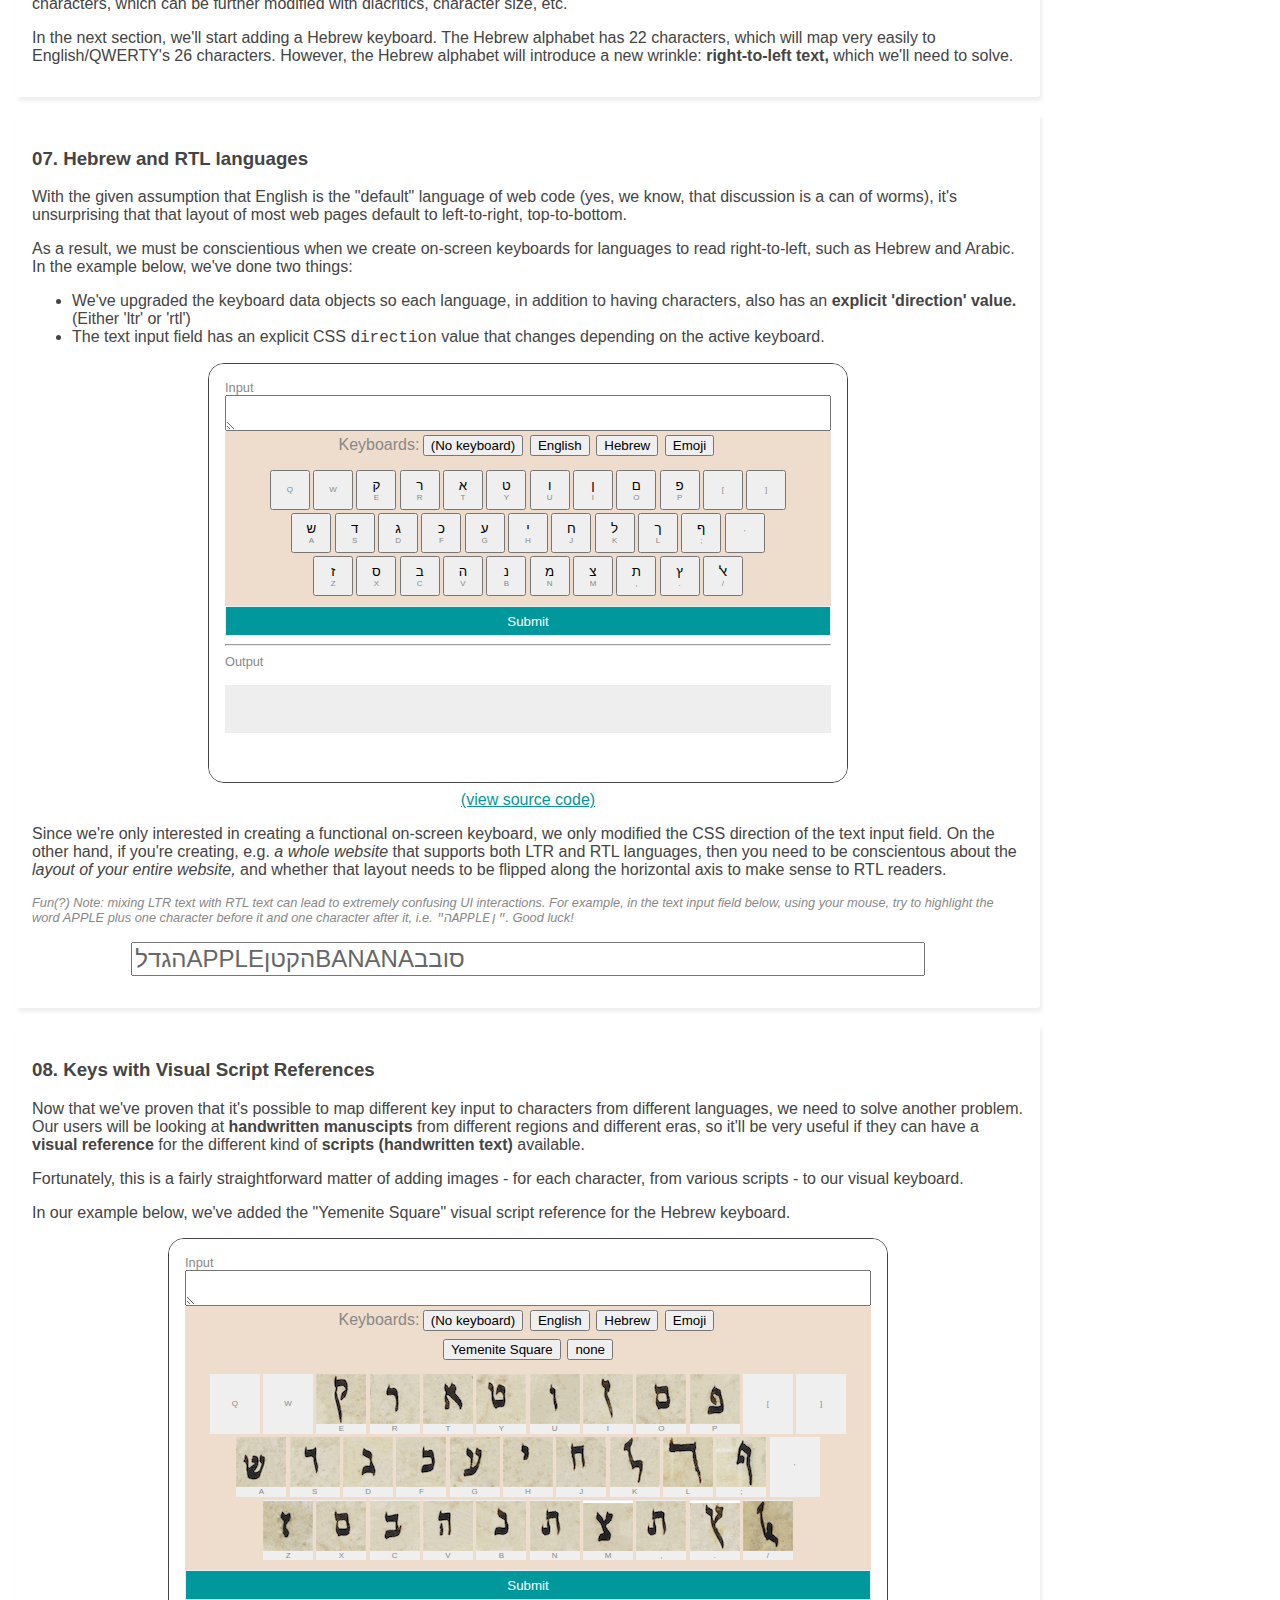
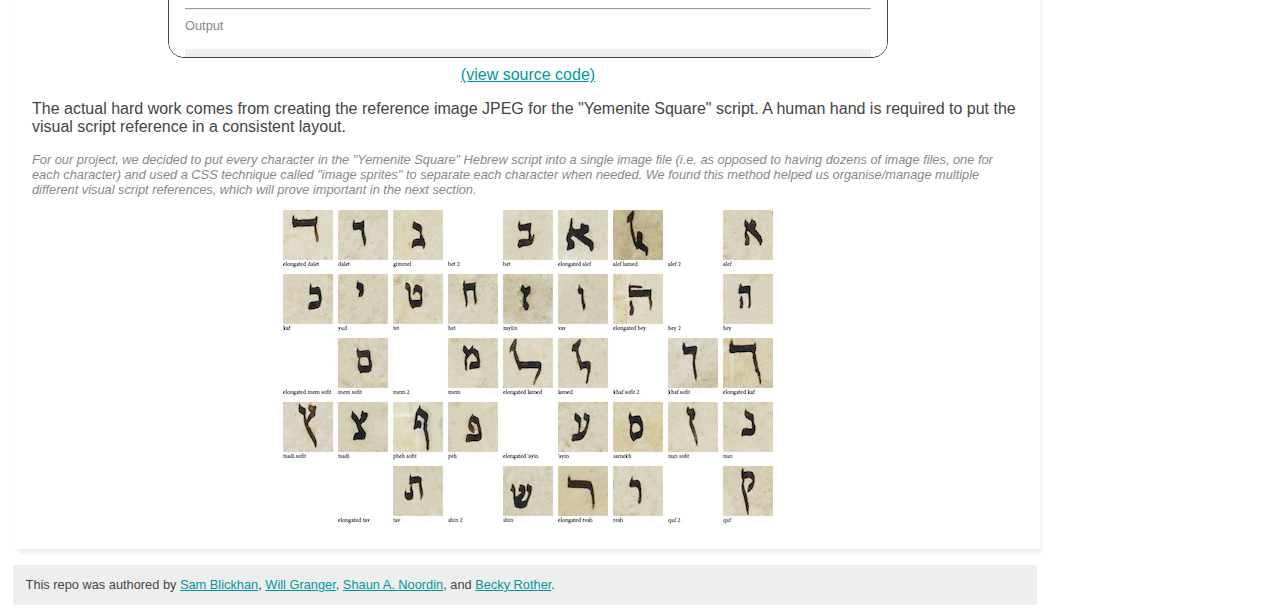
==== commit 78720ae4: "Update Section 8 text" ====
--- a/index.html
+++ b/index.html
@@ -238,8 +238,8 @@
     <ul>
       <li>
         We've upgraded the keyboard data objects so each language, in addition
-        to having characters, also has an explicit 'direction'. (Either 'ltr' or
-        'rtl')
+        to having characters, also has an <b>explicit 'direction' value.</b>
+        (Either 'ltr' or 'rtl')
       </li>
       <li>
         The text input field has an explicit CSS <code>direction</code> value
@@ -268,9 +268,39 @@
   </section>
   <section>
     <a name="section-08"></a>
-    <h3>08. Keys with Visual References</h3>
+    <h3>08. Keys with Visual Script References</h3>
+    <p>
+      Now that we've proven that it's possible to map different key input to
+      characters from different languages, we need to solve another problem.
+      Our users will be looking at <b>handwritten manuscipts</b> from different
+      regions and different eras, so it'll be very useful if they can have
+      a <b>visual reference</b> for the different kind of <b>scripts
+      (handwritten text)</b> available.
+    </p>
+    <p>
+      Fortunately, this is a fairly straightforward matter of adding images -
+      for each character, from various scripts - to our visual keyboard.
+    </p>
+    <p>
+      In our example below, we've added the "Yemenite Square" visual script
+      reference for the Hebrew keyboard.
+    </p>
     <iframe src="./section-08.html" width="720" height="420"></iframe>
     <a class="link-to-code" href="https://github.com/shaunanoordin/zooniverse-startwords/blob/master/section-07.html" target="_blank">(view source code)</a>
+    <p>
+      The actual hard work comes from creating the reference image JPEG for the
+      "Yemenite Square" script. A human hand is required to put the visual script
+      reference in a consistent layout.
+    </p>
+    <p class="note">
+      For our project, we decided to put every character in the "Yemenite
+      Square" Hebrew script into a single image file (i.e. as opposed to having
+      dozens of image files, one for each character) and used a CSS technique
+      called "image sprites" to separate each character when needed. We found
+      this method helped us organise/manage multiple different visual script
+      references, which will prove important in the next section.
+    </p>
+    <img class="illustration" src="images/yemenite-square.jpg">
   </section>
 </main>
 <footer>
--- a/main.css
+++ b/main.css
@@ -75,6 +75,11 @@
   color: #888;
   font-style: italic;
   font-size: 0.8em;
+}
+
+img.illustration {
+  display: block;
+  margin: 0.5em auto;
 }
 
 form {
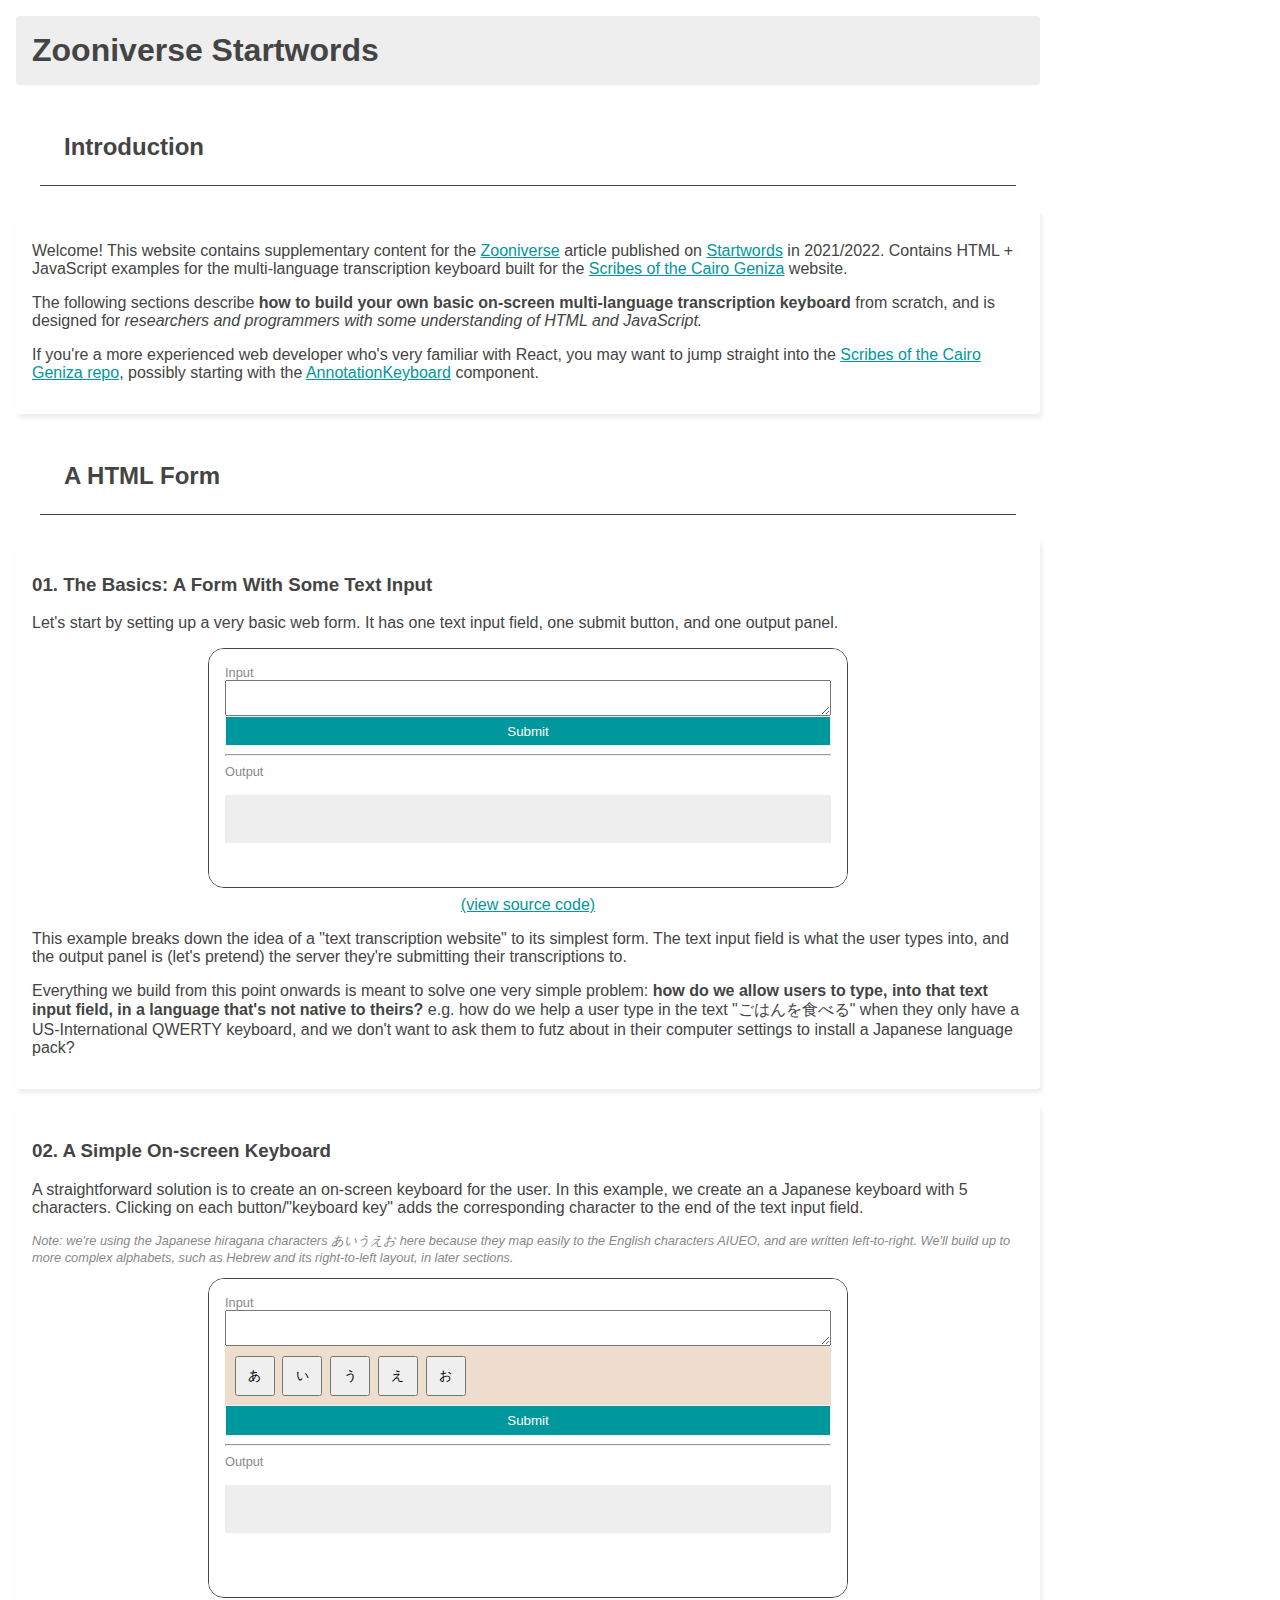
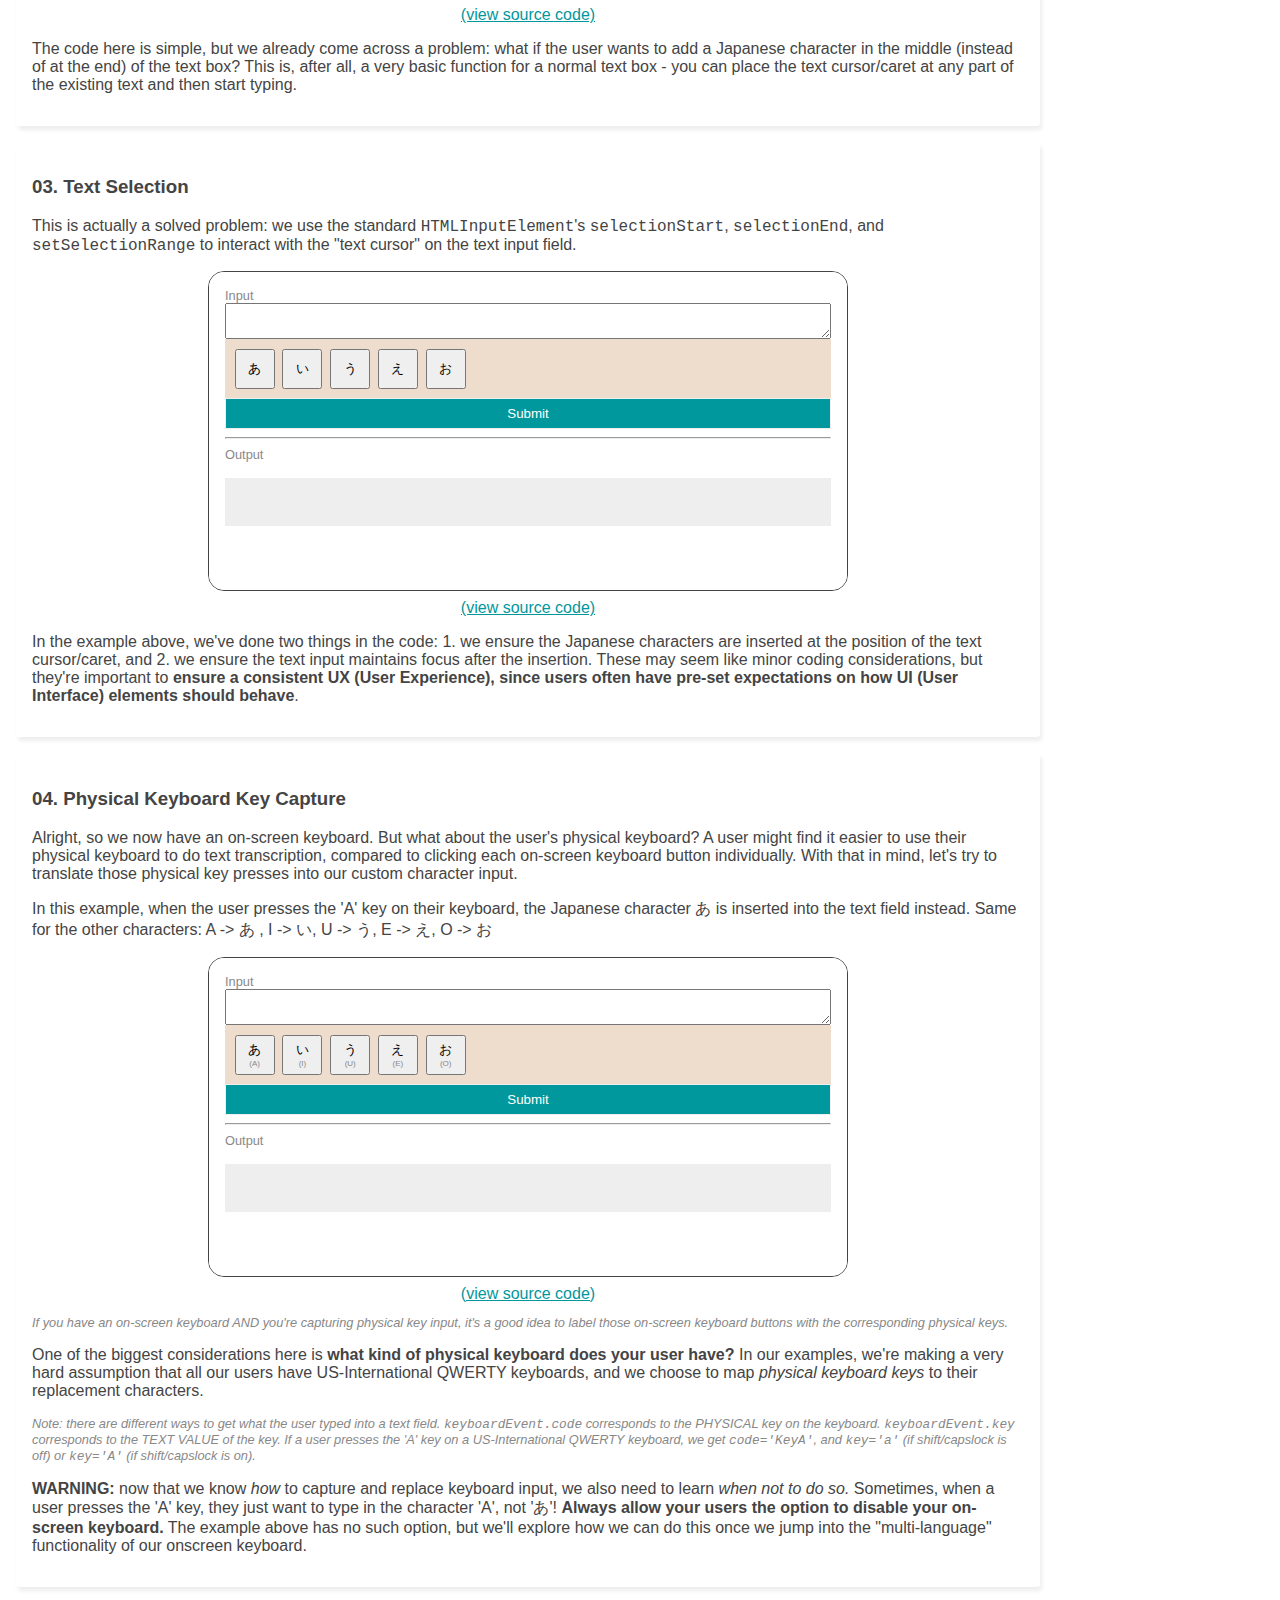
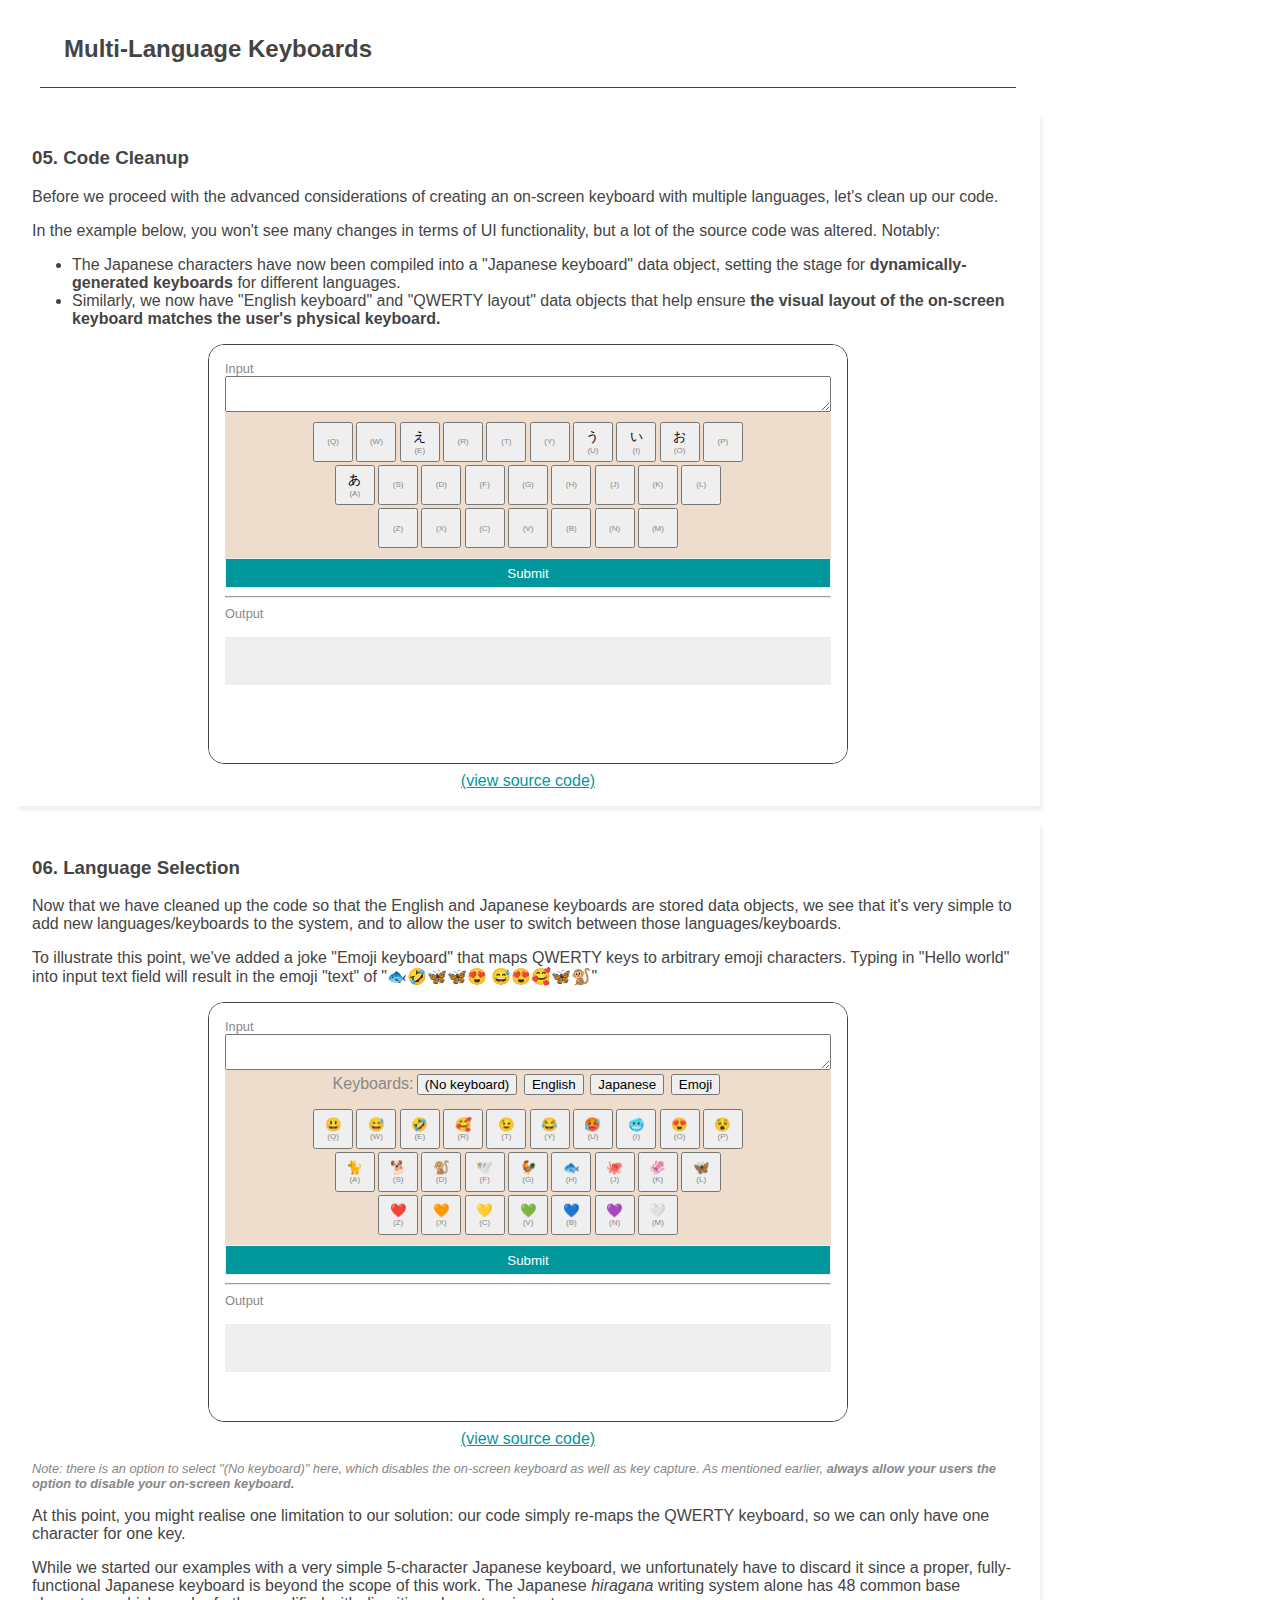
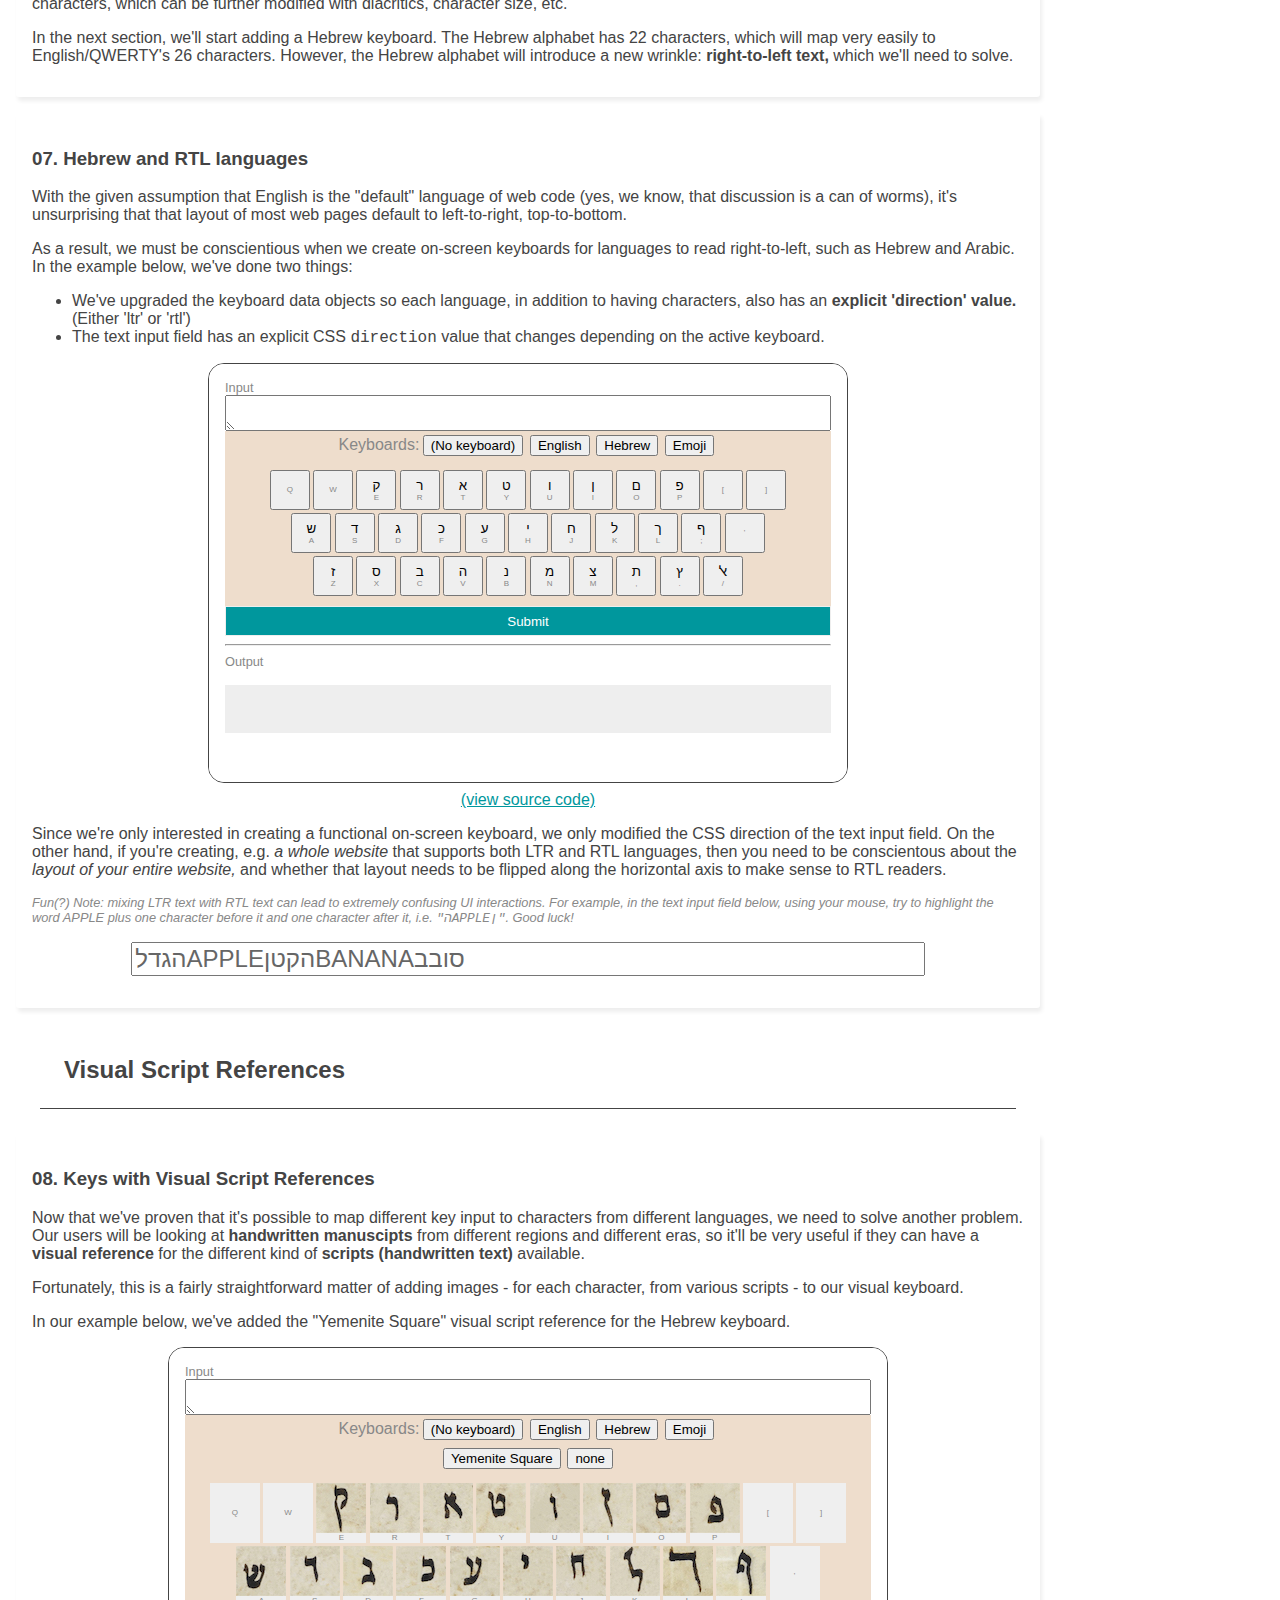
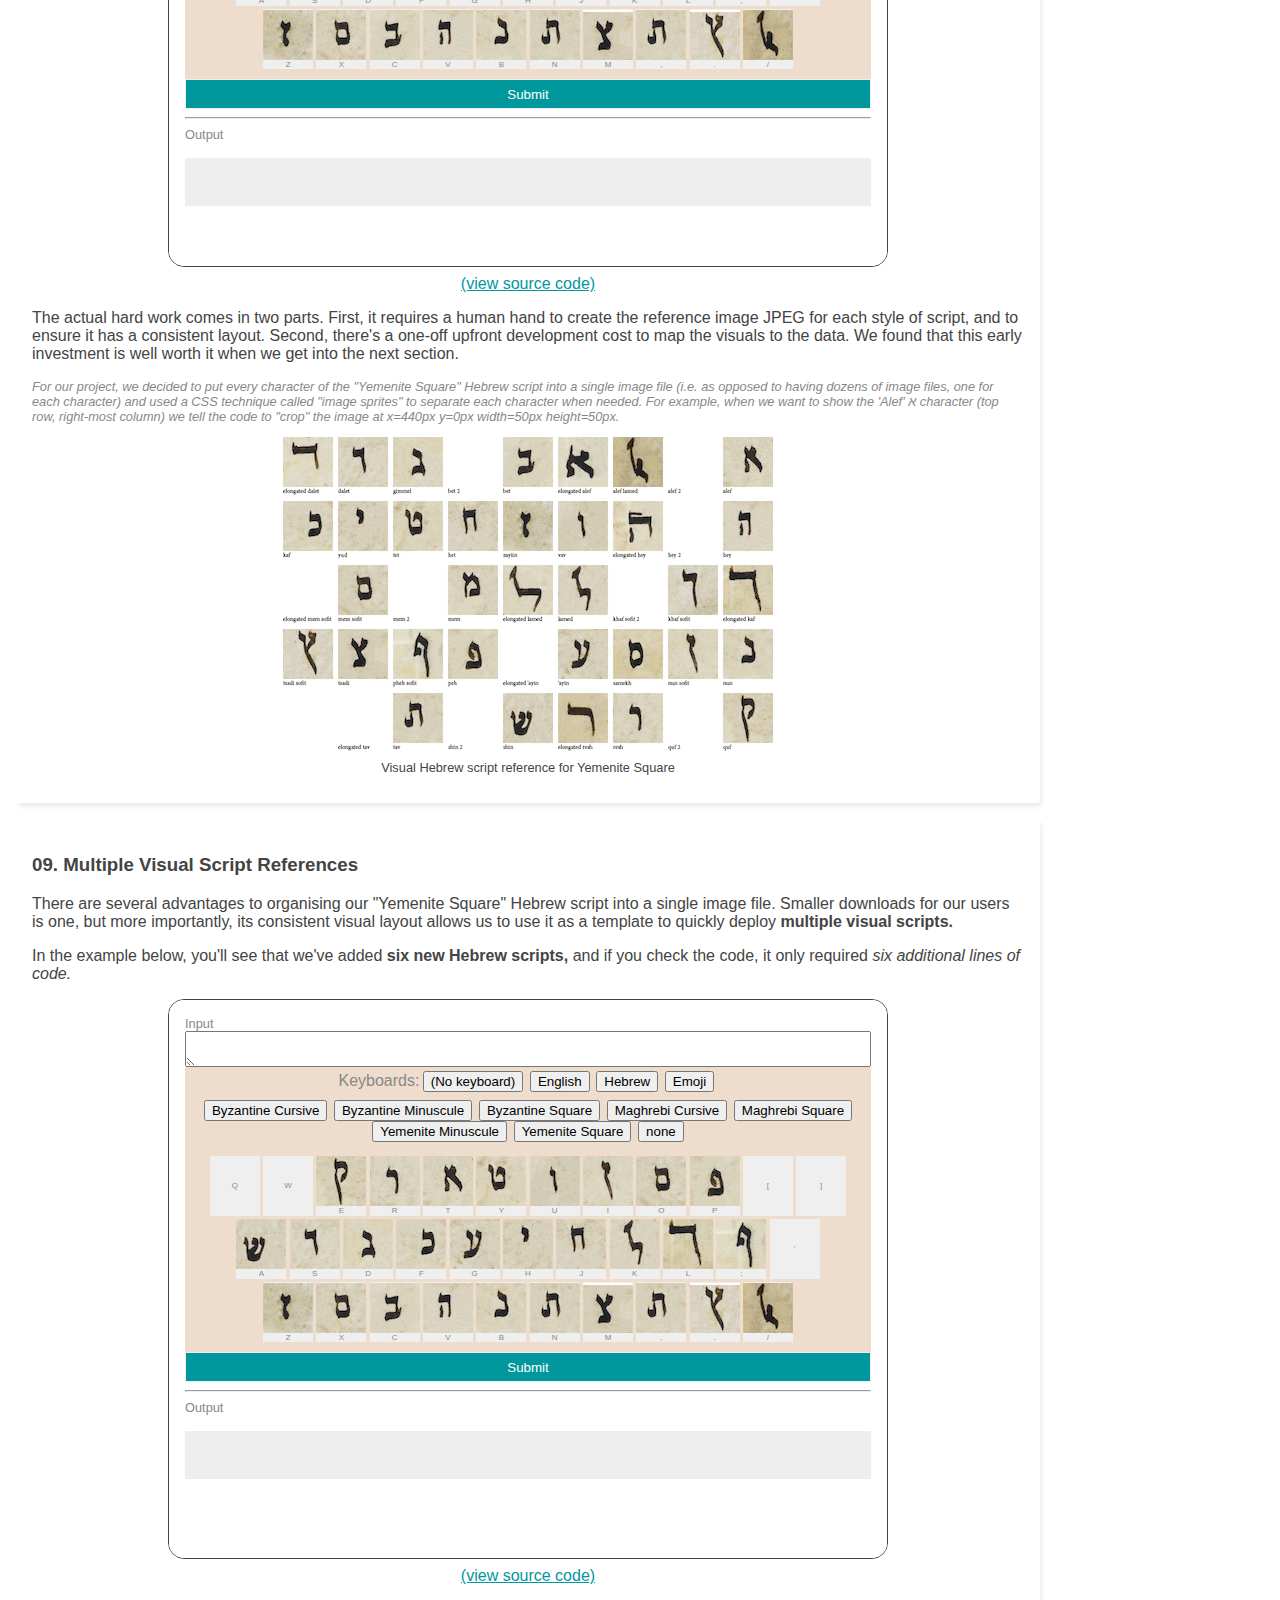
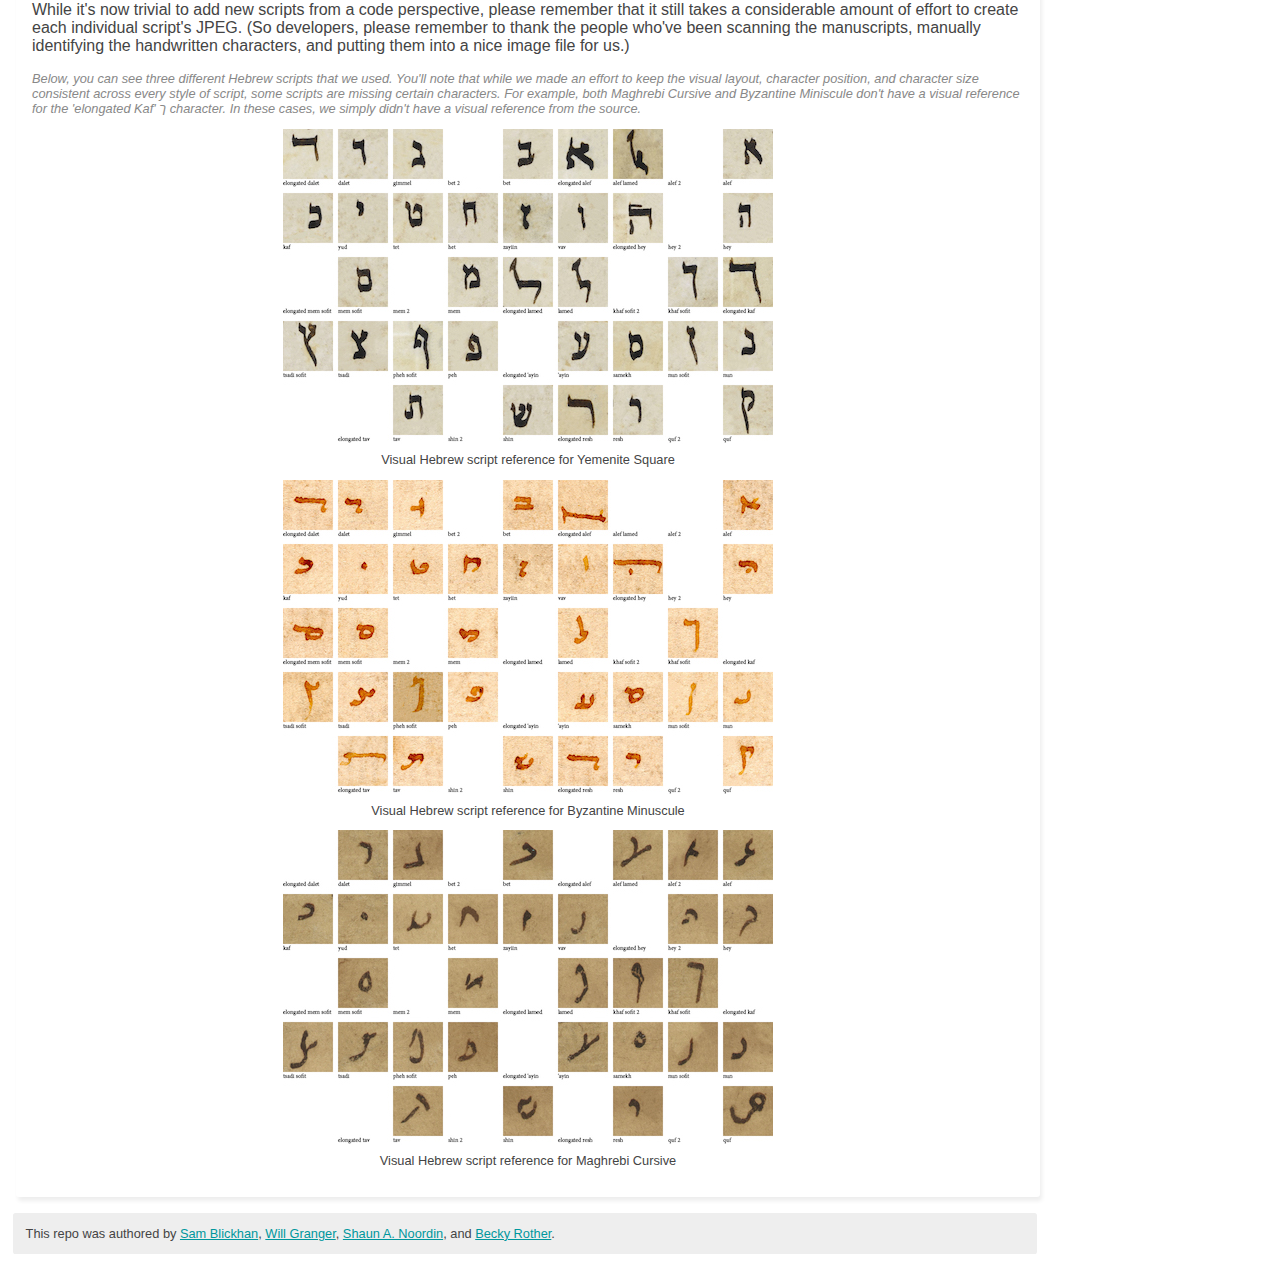
==== commit fe6af4df: "Update text for Section 09" ====
--- a/index.html
+++ b/index.html
@@ -266,6 +266,7 @@
       <input type="text" value="הגדלAPPLEהקטןBANANAסובב" style="font-size: 1.5em; color: #666; width:80%; margin: 0 auto; display: block;">
     </p>
   </section>
+  <h2>Visual Script References</h2>
   <section>
     <a name="section-08"></a>
     <h3>08. Keys with Visual Script References</h3>
@@ -285,22 +286,95 @@
       In our example below, we've added the "Yemenite Square" visual script
       reference for the Hebrew keyboard.
     </p>
-    <iframe src="./section-08.html" width="720" height="420"></iframe>
-    <a class="link-to-code" href="https://github.com/shaunanoordin/zooniverse-startwords/blob/master/section-07.html" target="_blank">(view source code)</a>
-    <p>
-      The actual hard work comes from creating the reference image JPEG for the
-      "Yemenite Square" script. A human hand is required to put the visual script
-      reference in a consistent layout.
-    </p>
-    <p class="note">
-      For our project, we decided to put every character in the "Yemenite
+    <iframe src="./section-08.html" width="720" height="520"></iframe>
+    <a class="link-to-code" href="https://github.com/shaunanoordin/zooniverse-startwords/blob/master/section-08.html" target="_blank">(view source code)</a>
+    <p>
+      The actual hard work comes in two parts. First, it requires a human hand
+      to create the reference image JPEG for each style of script, and to ensure
+      it has a consistent layout. Second, there's a one-off upfront development
+      cost to map the visuals to the data. We found that this early investment
+      is well worth it when we get into the next section.
+    </p>
+    <p class="note">
+      For our project, we decided to put every character of the "Yemenite
       Square" Hebrew script into a single image file (i.e. as opposed to having
       dozens of image files, one for each character) and used a CSS technique
-      called "image sprites" to separate each character when needed. We found
-      this method helped us organise/manage multiple different visual script
-      references, which will prove important in the next section.
-    </p>
-    <img class="illustration" src="images/yemenite-square.jpg">
+      called "image sprites" to separate each character when needed. For
+      example, when we want to show the 'Alef' א character (top row, right-most
+      column) we tell the code to "crop" the image at x=440px y=0px width=50px
+      height=50px.
+    </p>
+    <img
+      alt="Visual Hebrew script reference for Yemenite Square"
+      title="Visual Hebrew script reference for Yemenite Square"
+      class="illustration"
+      src="images/yemenite-square.jpg"
+    >
+    <p class="caption">
+      Visual Hebrew script reference for Yemenite Square
+    </p>
+  </section>
+  <section>
+    <a name="section-09"></a>
+    <h3>09. Multiple Visual Script References</h3>
+    <p>
+      There are several advantages to organising our "Yemenite Square" Hebrew
+      script into a single image file. Smaller downloads for our users is one,
+      but more importantly, its consistent visual layout allows us to use it as
+      a template to quickly deploy <b>multiple visual scripts.</b>
+    </p>
+    <p>
+      In the example below, you'll see that we've added <b>six new Hebrew
+      scripts,</b> and if you check the code, it only required <i>six additional
+      lines of code.</i>
+    </p>
+    <iframe src="./section-09.html" width="720" height="560"></iframe>
+    <a class="link-to-code" href="https://github.com/shaunanoordin/zooniverse-startwords/blob/master/section-09.html" target="_blank">(view source code)</a>
+    <p>
+      While it's now trivial to add new scripts from a code perspective, please
+      remember that it still takes a considerable amount of effort to create
+      each individual script's JPEG. (So developers, please remember to thank
+      the people who've been scanning the manuscripts, manually identifying the
+      handwritten characters, and putting them into a nice image file for us.)
+    </p>
+    <p class="note">
+      Below, you can see three different Hebrew scripts that we used. You'll
+      note that while we made an effort to keep the visual layout, character
+      position, and character size consistent across every style of script,
+      some scripts are missing certain characters. For example, both Maghrebi
+      Cursive and Byzantine Miniscule don't have a visual reference for the
+      'elongated Kaf' ך character. In these cases, we simply didn't have a
+      visual reference from the source.
+    </p>
+    <img
+      alt="Visual Hebrew script reference for Yemenite Square"
+      title="Visual Hebrew script reference for Yemenite Square"
+      class="illustration"
+      src="images/yemenite-square.jpg"
+    >
+    <p class="caption">
+      Visual Hebrew script reference for Yemenite Square
+    </p>
+
+    <img
+      alt="Visual Hebrew script reference for Byzantine Minuscule"
+      title="Visual Hebrew script reference for Byzantine Minuscule"
+      class="illustration"
+      src="images/byzantine-minuscule.jpg"
+    >
+    <p class="caption">
+      Visual Hebrew script reference for Byzantine Minuscule
+    </p>
+
+    <img
+      alt="Visual Hebrew script reference for Maghrebi Cursive"
+      title="Visual Hebrew script reference for Maghrebi Cursive"
+      class="illustration"
+      src="images/maghrebi-cursive.jpg"
+    >
+    <p class="caption">
+      Visual Hebrew script reference for Maghrebi Cursive
+    </p>
   </section>
 </main>
 <footer>
--- a/main.css
+++ b/main.css
@@ -82,6 +82,13 @@
   margin: 0.5em auto;
 }
 
+p.caption {
+  text-align: center;
+  font-size: 0.8em;
+  margin: 0.25em auto 1em auto;
+  padding: 0;
+}
+
 form {
   padding: 1em;
 }
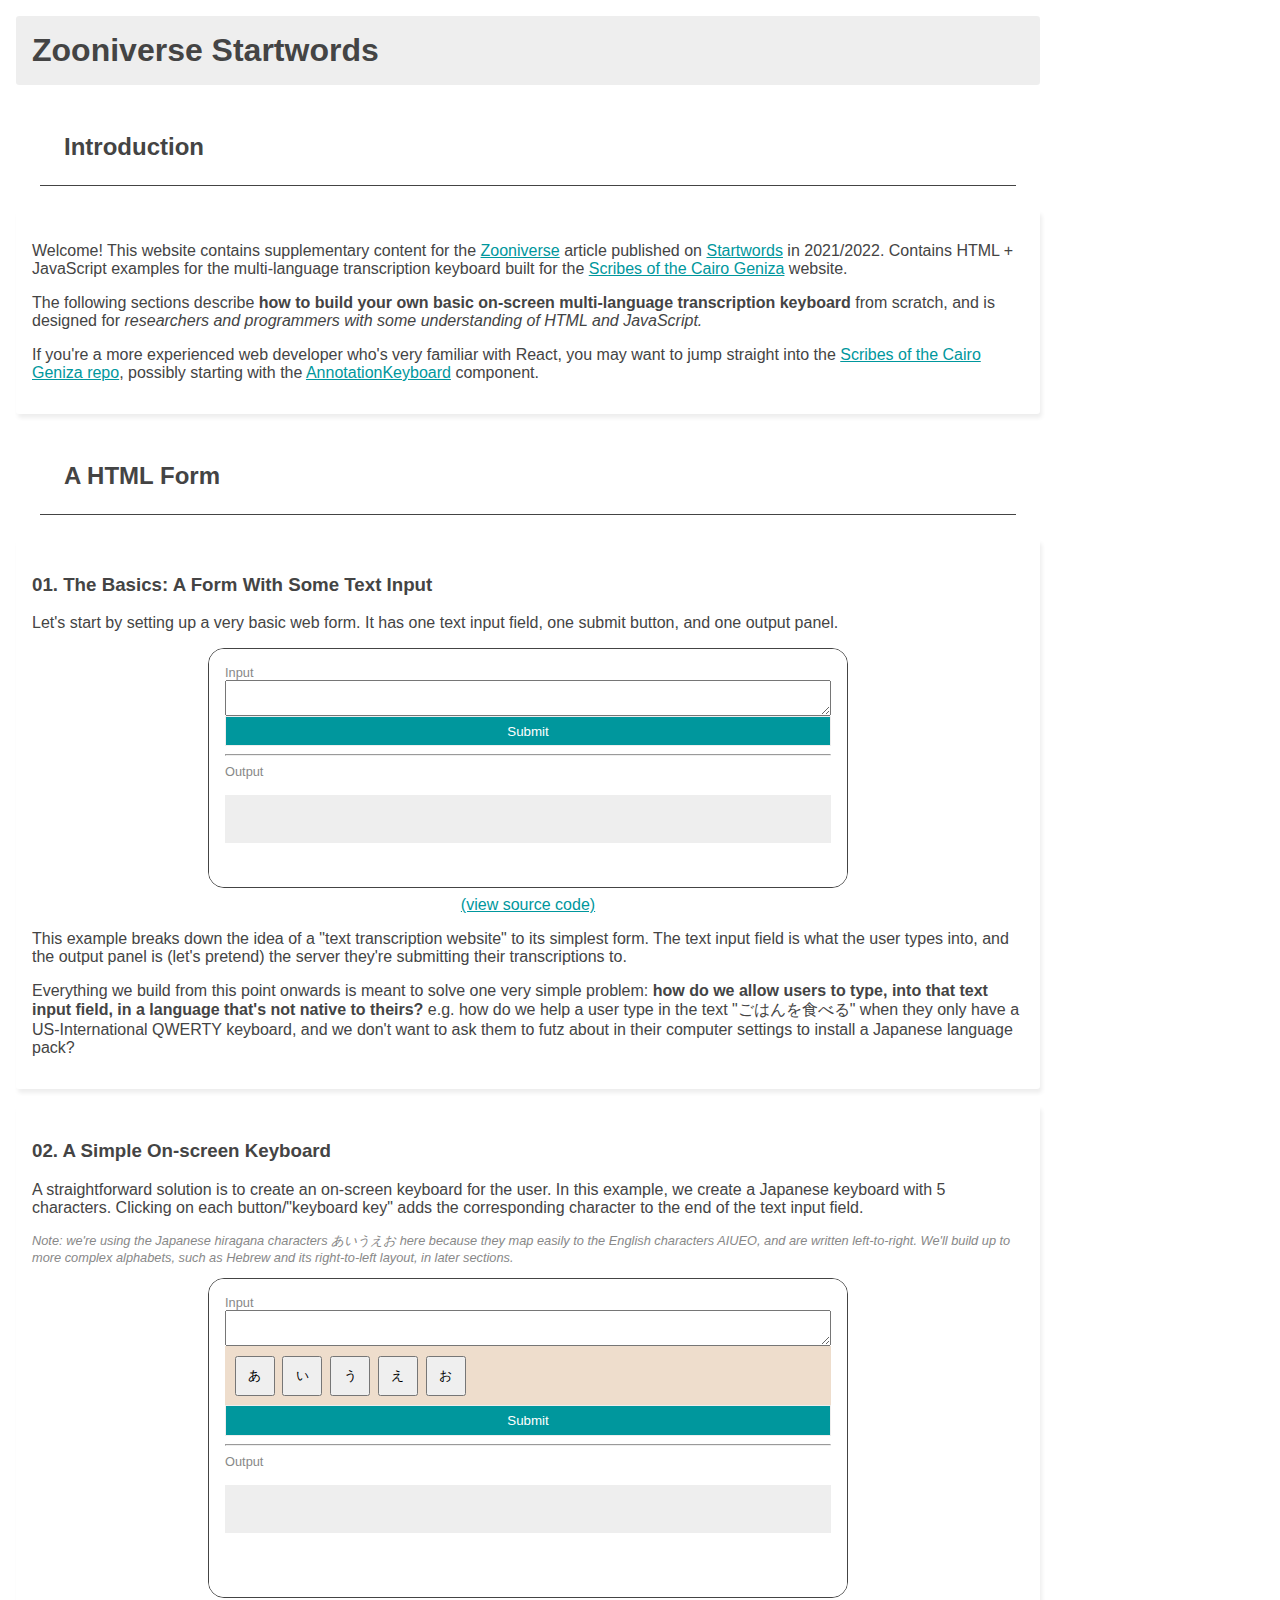
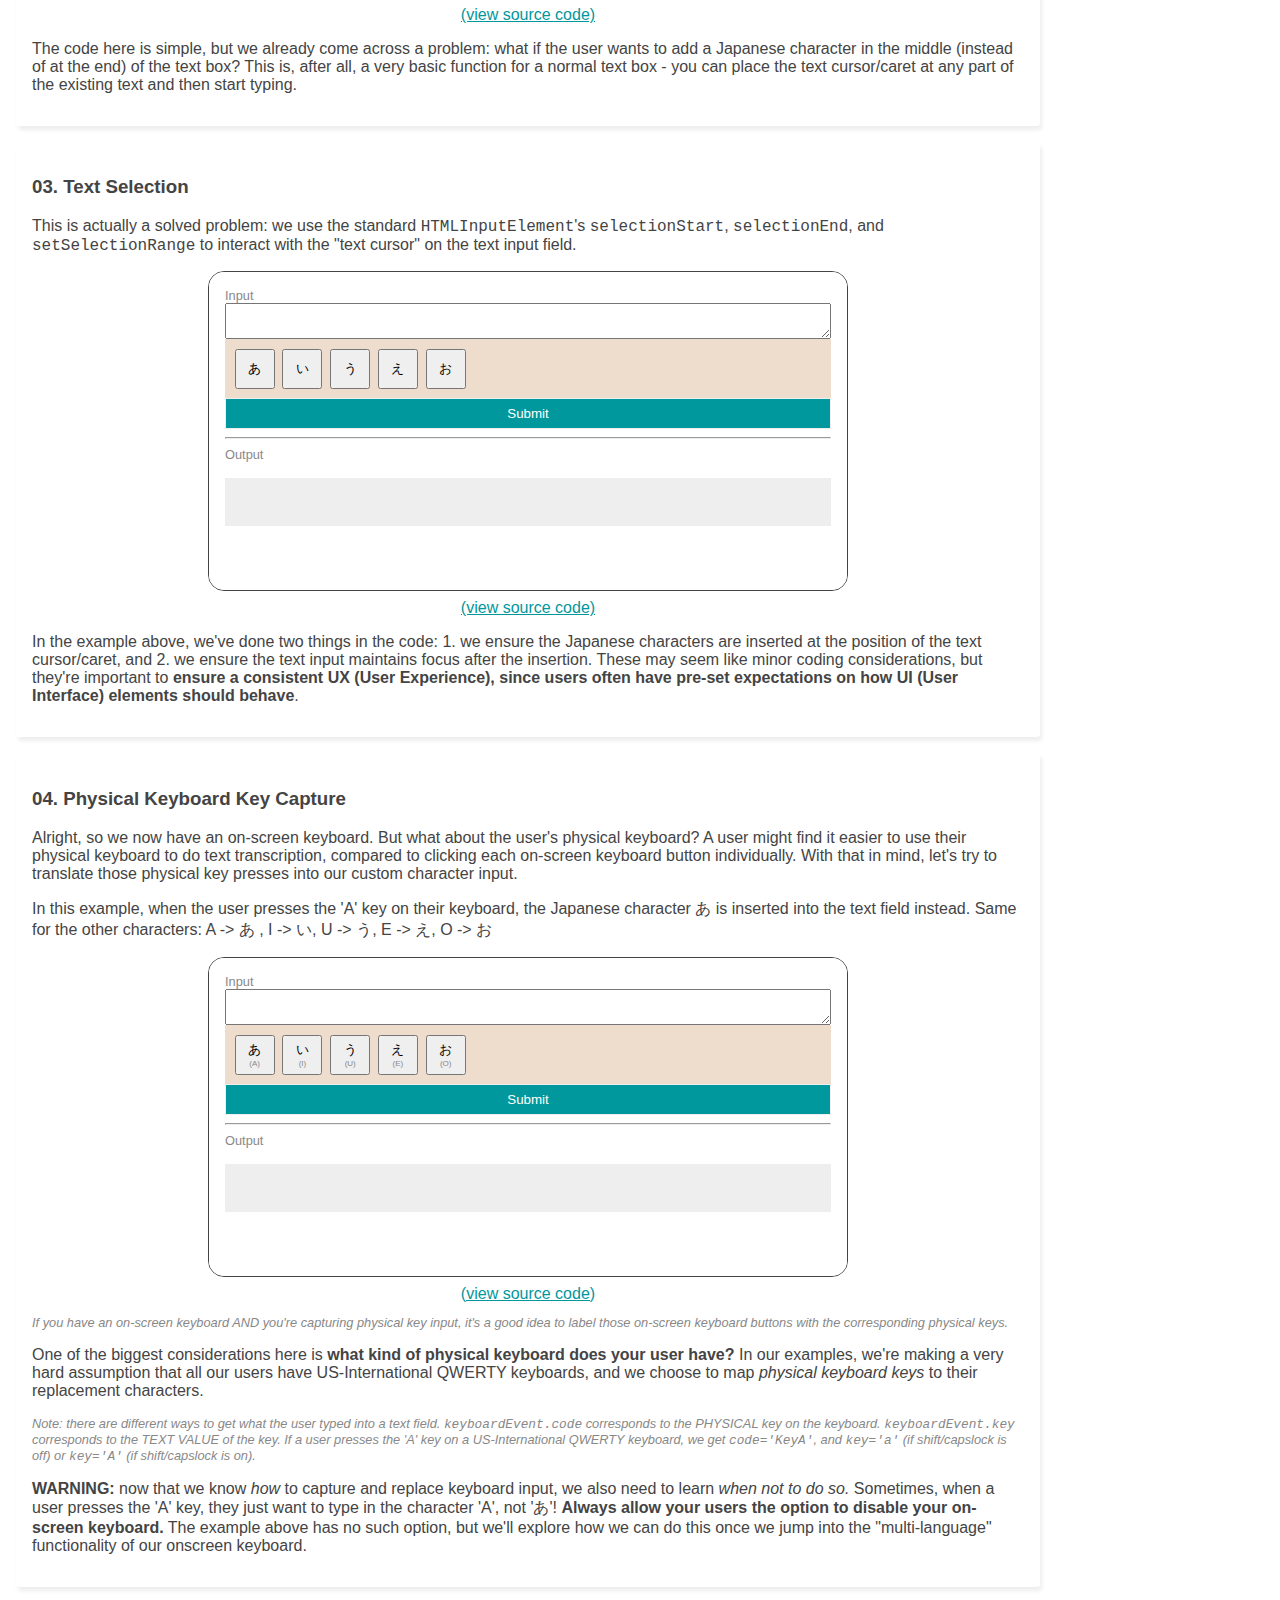
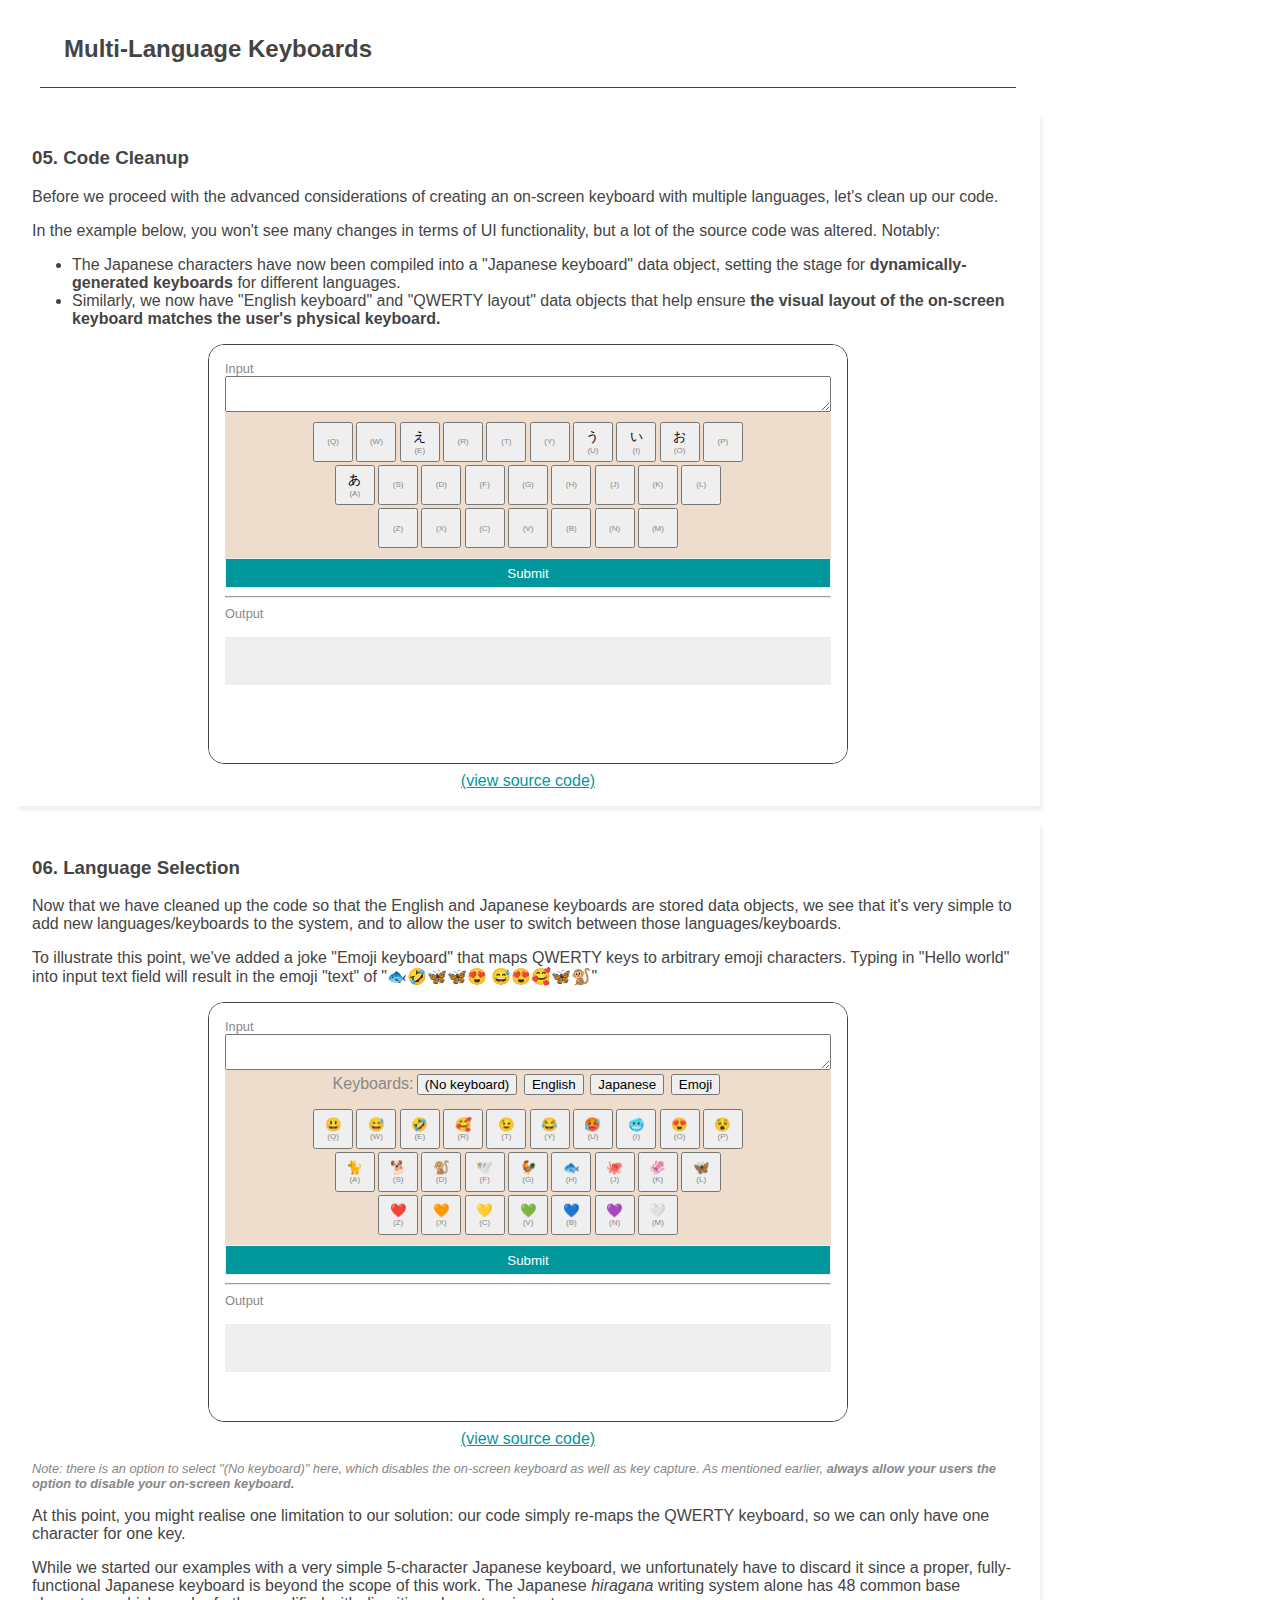
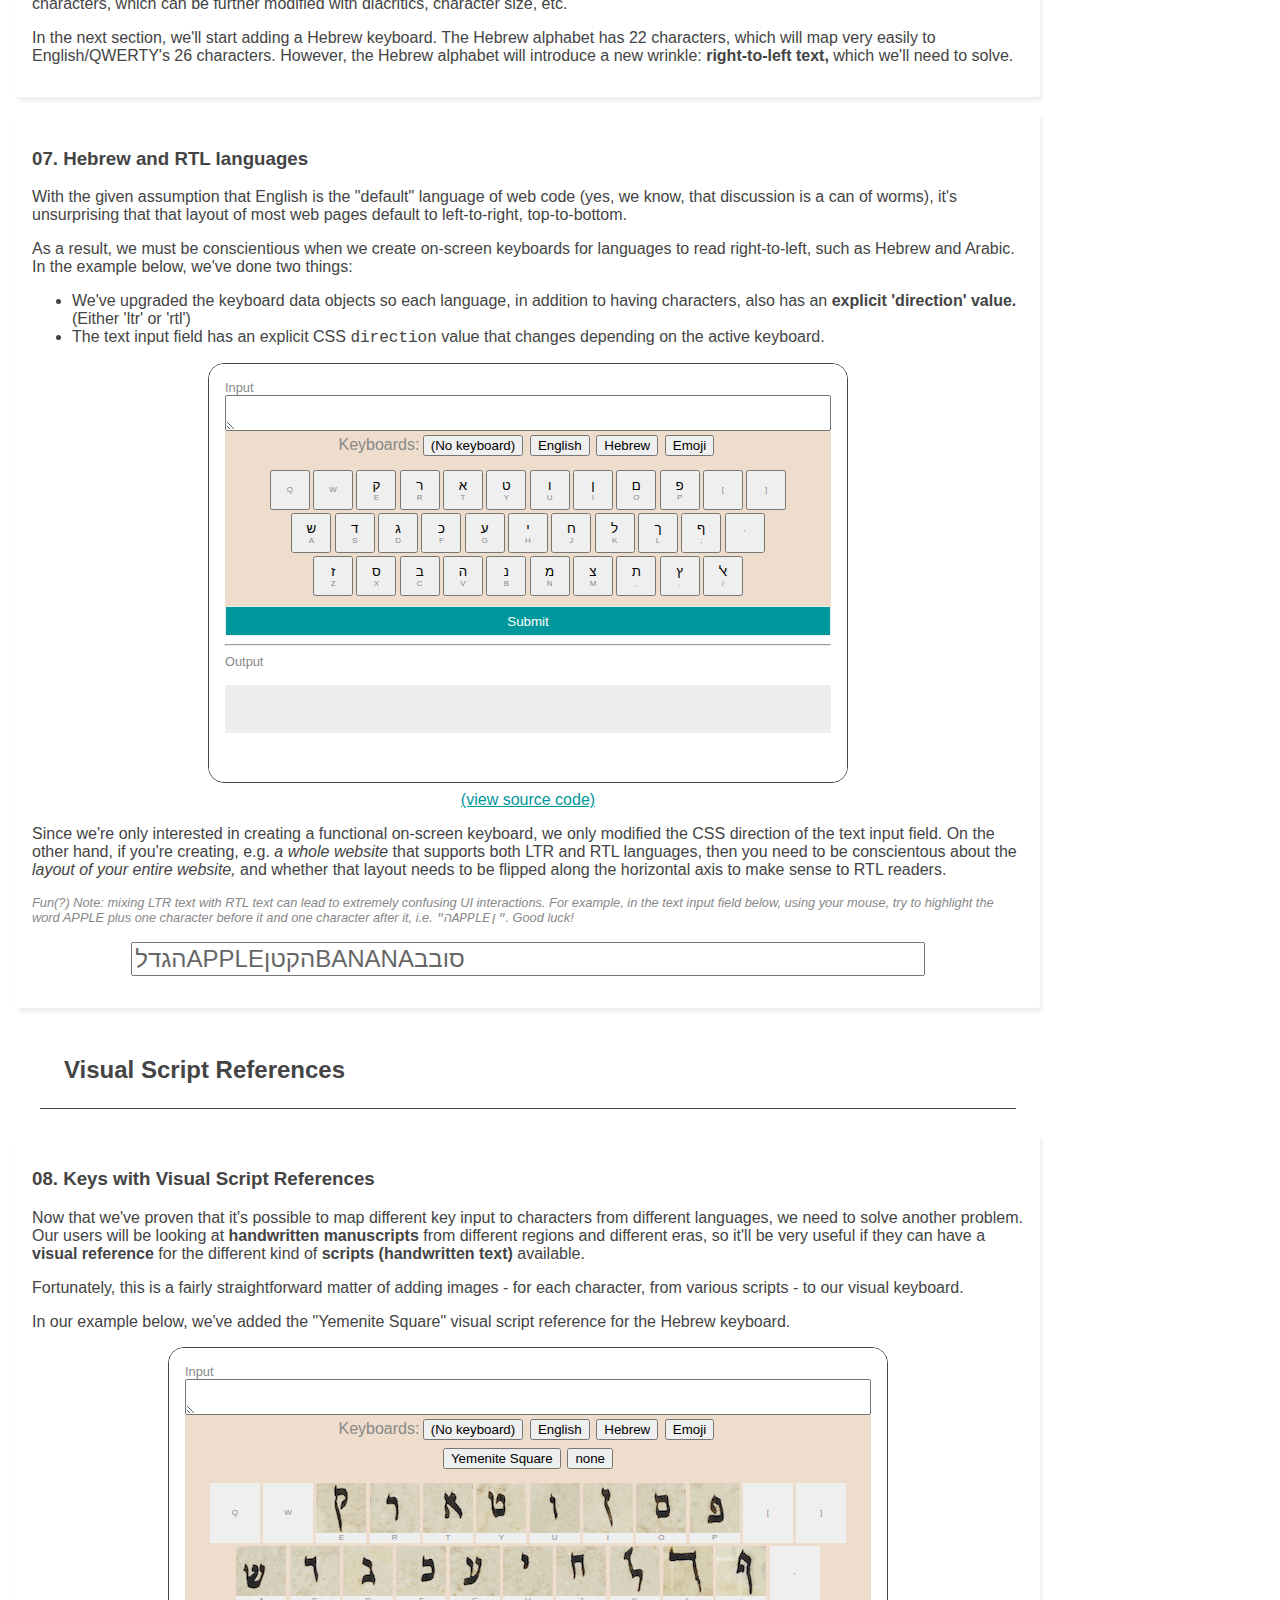
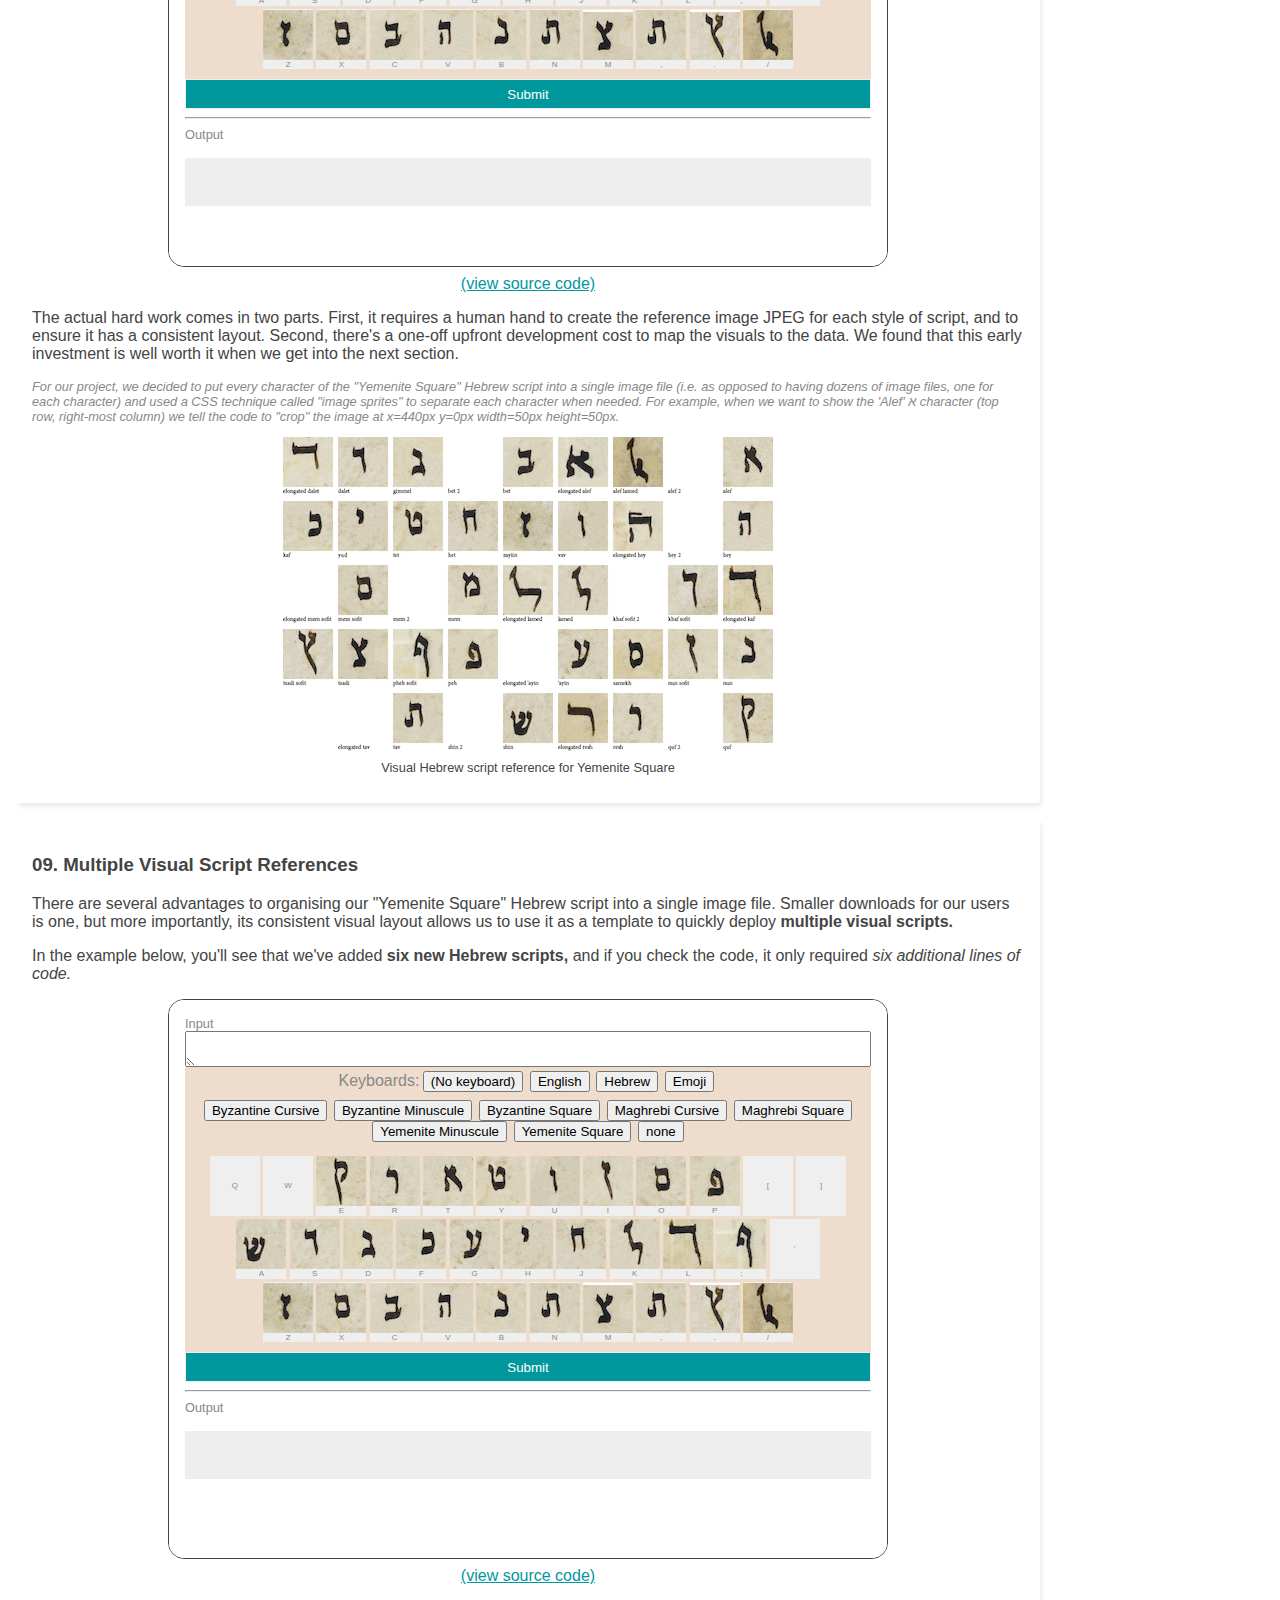
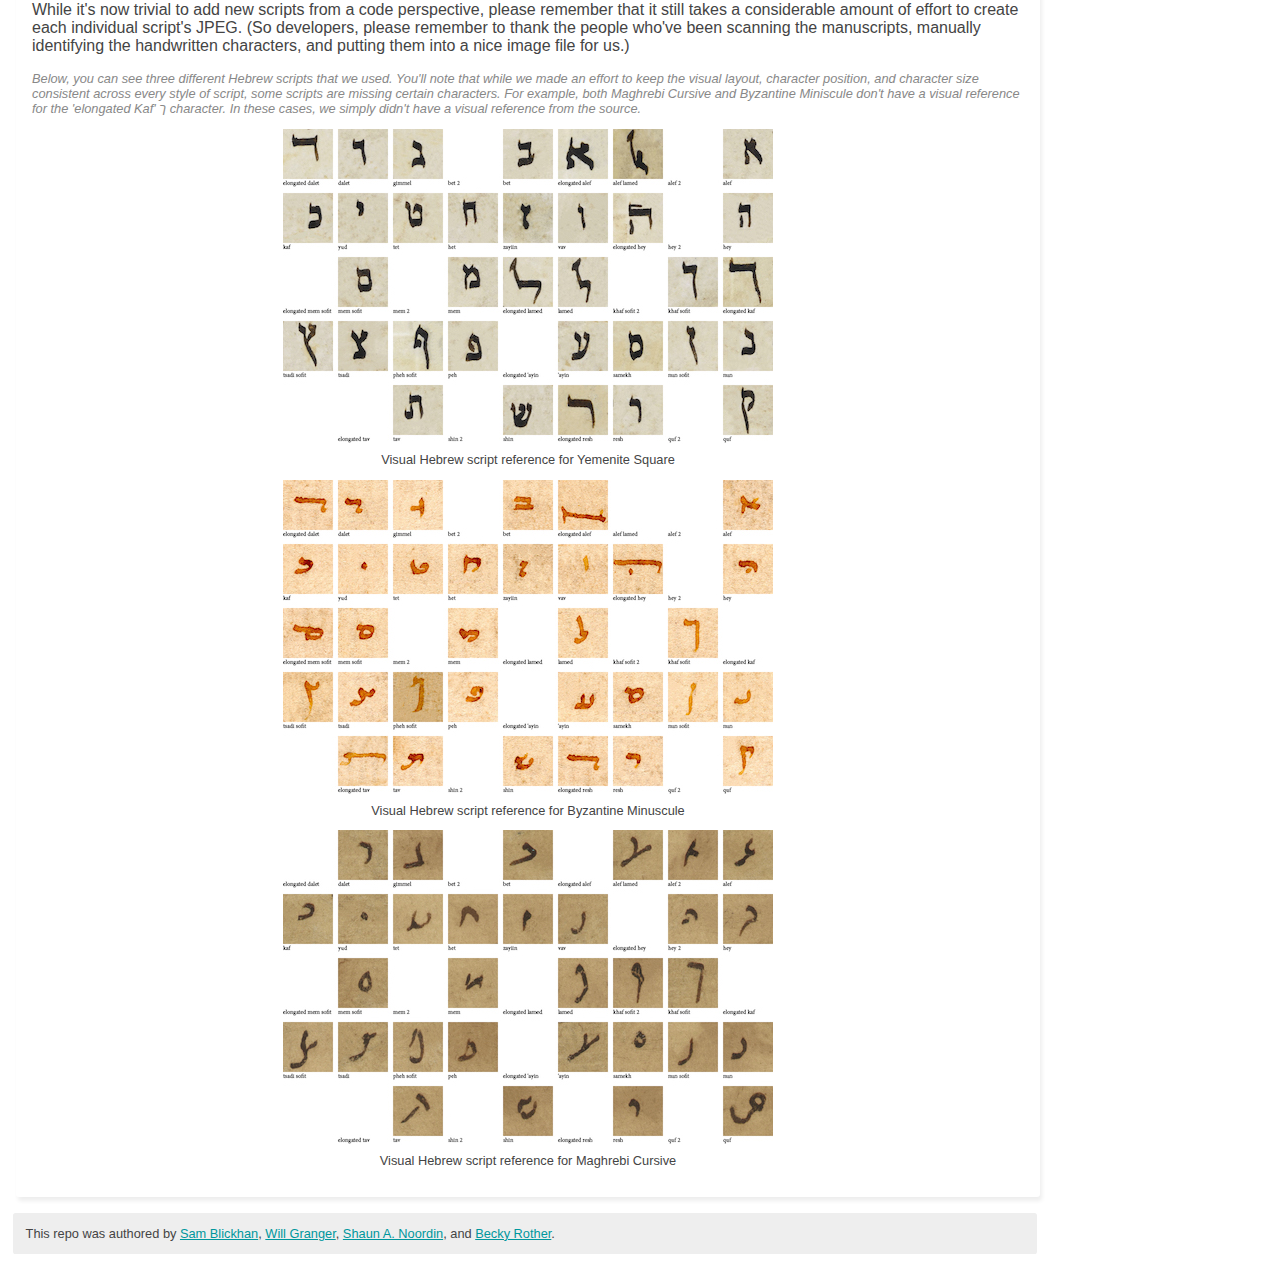
==== commit 8e127d67: "2 typo fixes.html" ====
--- a/index.html
+++ b/index.html
@@ -19,7 +19,7 @@
       Welcome! This website contains supplementary content for the <a href="https://www.zooniverse.org/" target="_blank">Zooniverse</a>
       article published on <a href="https://startwords.cdh.princeton.edu/" target="_blank">Startwords</a>
       in 2021/2022. Contains HTML + JavaScript examples for the multi-language
-      transcription keyboard built for the <a href="https://github.com/zooniverse/scribes-of-the-cairo-geniza" target="_blank">Scribes of the Cairo Geniza</a>
+      transcription keyboard built for the <a href="https://www.scribesofthecairogeniza.org/" target="_blank">Scribes of the Cairo Geniza</a>
       website.
     </p>
     <p>
@@ -65,7 +65,7 @@
     <h3>02. A Simple On-screen Keyboard</h3>
     <p>
       A straightforward solution is to create an on-screen keyboard for the
-      user. In this example, we create an a Japanese keyboard with 5 characters.
+      user. In this example, we create a Japanese keyboard with 5 characters.
       Clicking on each button/"keyboard key" adds the corresponding character
       to the end of the text input field.
     </p>
@@ -273,7 +273,7 @@
     <p>
       Now that we've proven that it's possible to map different key input to
       characters from different languages, we need to solve another problem.
-      Our users will be looking at <b>handwritten manuscipts</b> from different
+      Our users will be looking at <b>handwritten manuscripts</b> from different
       regions and different eras, so it'll be very useful if they can have
       a <b>visual reference</b> for the different kind of <b>scripts
       (handwritten text)</b> available.
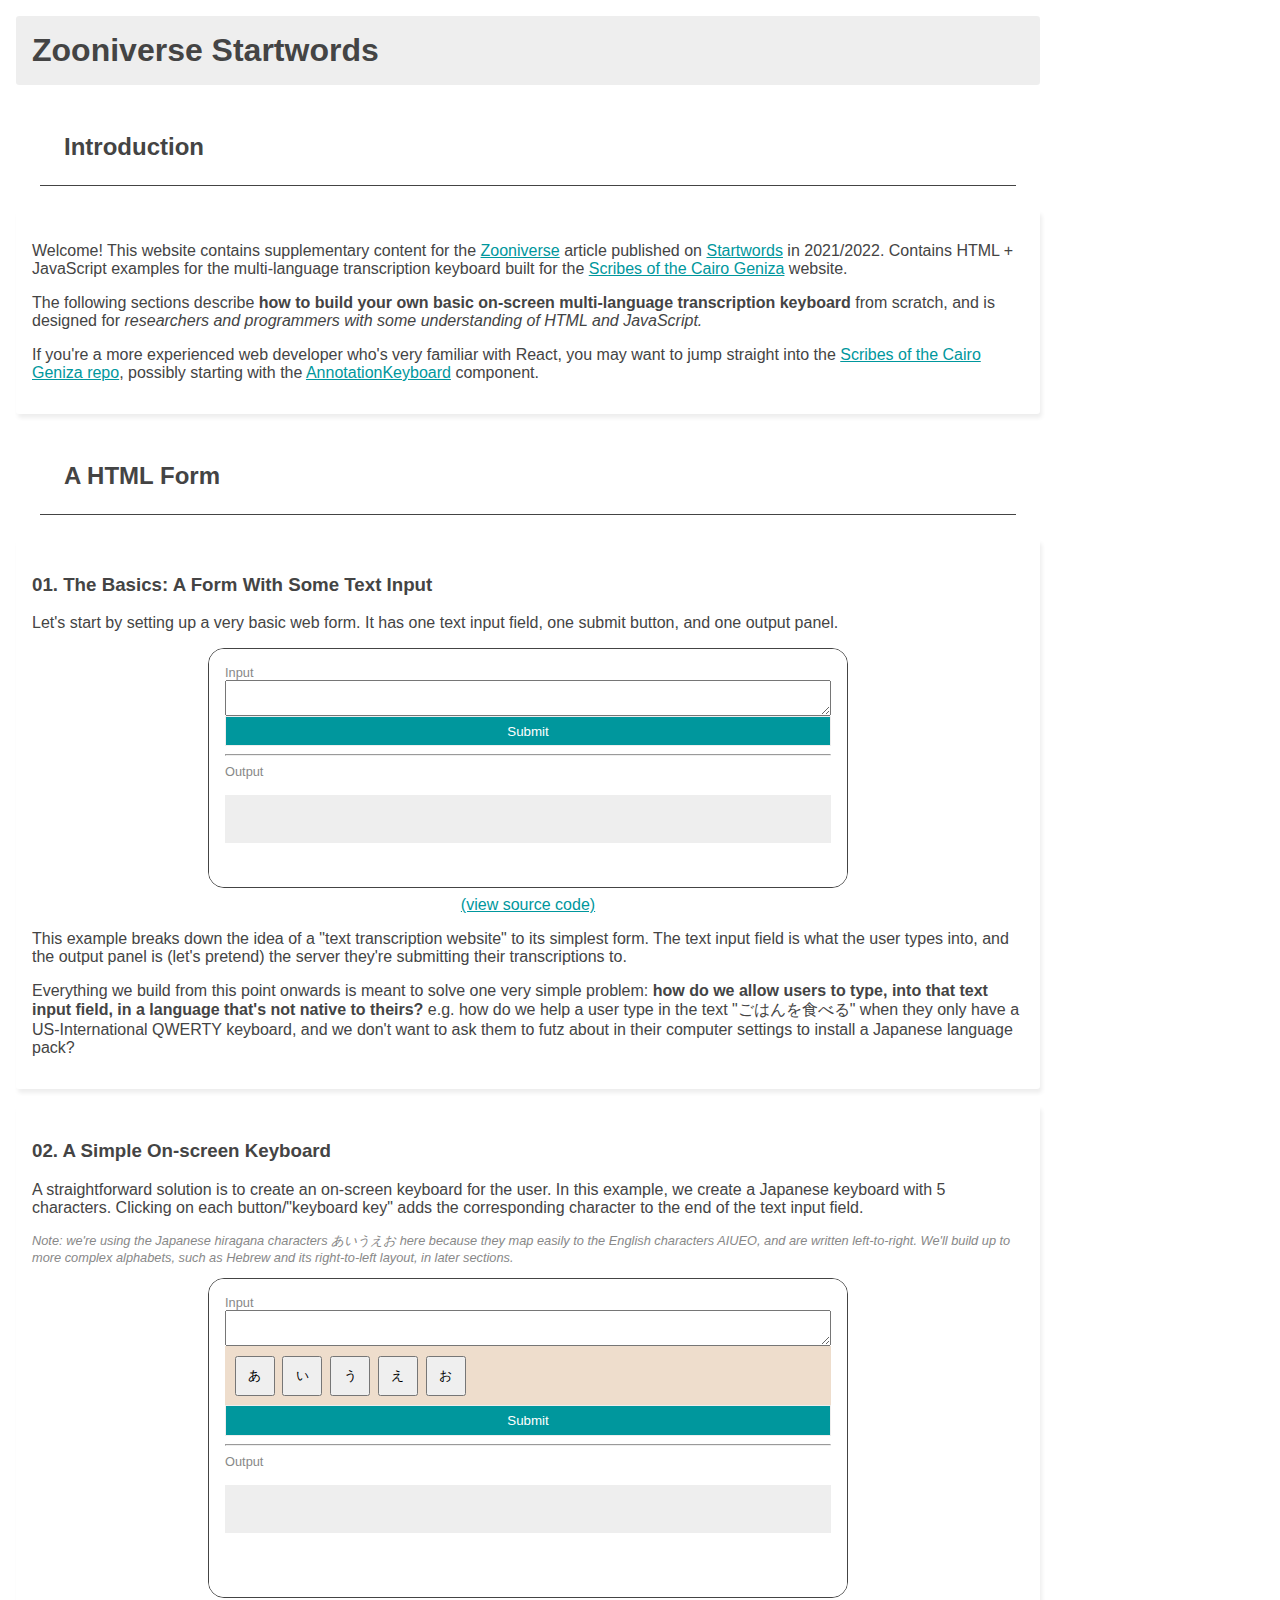
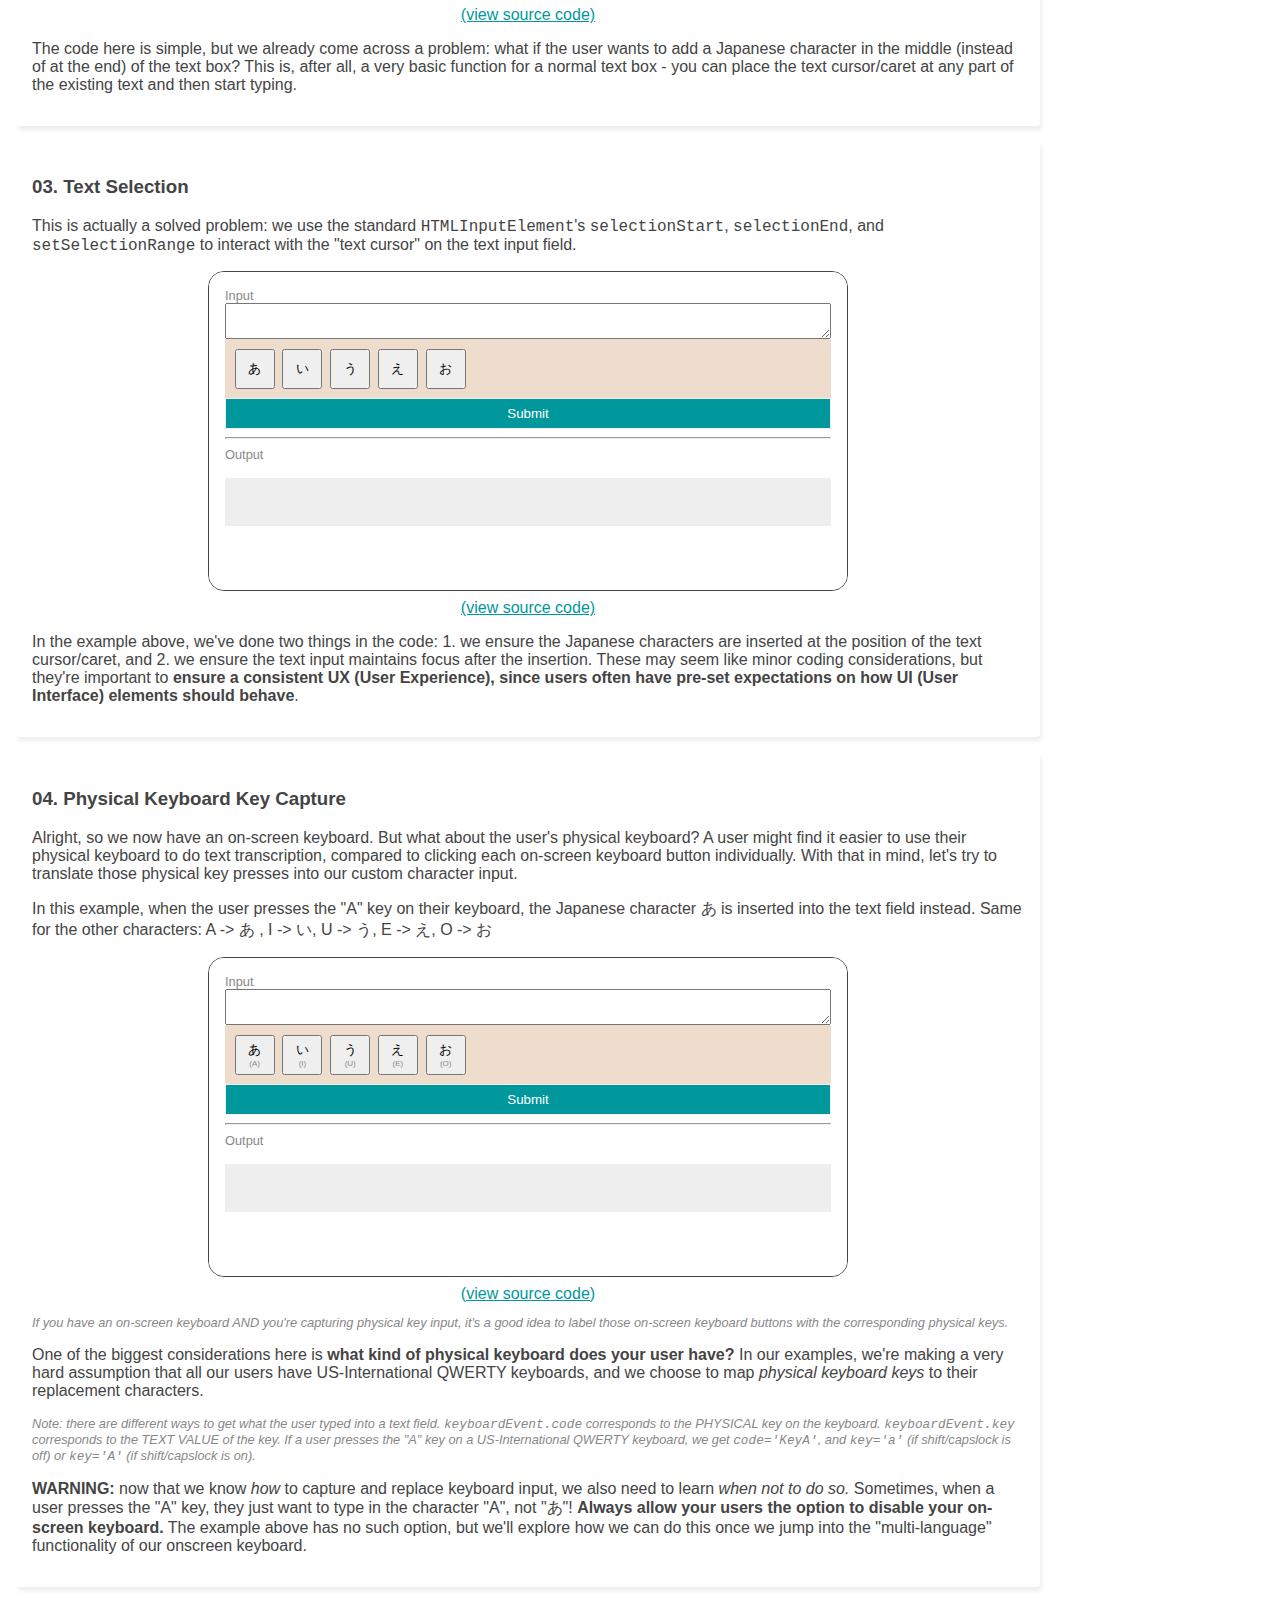
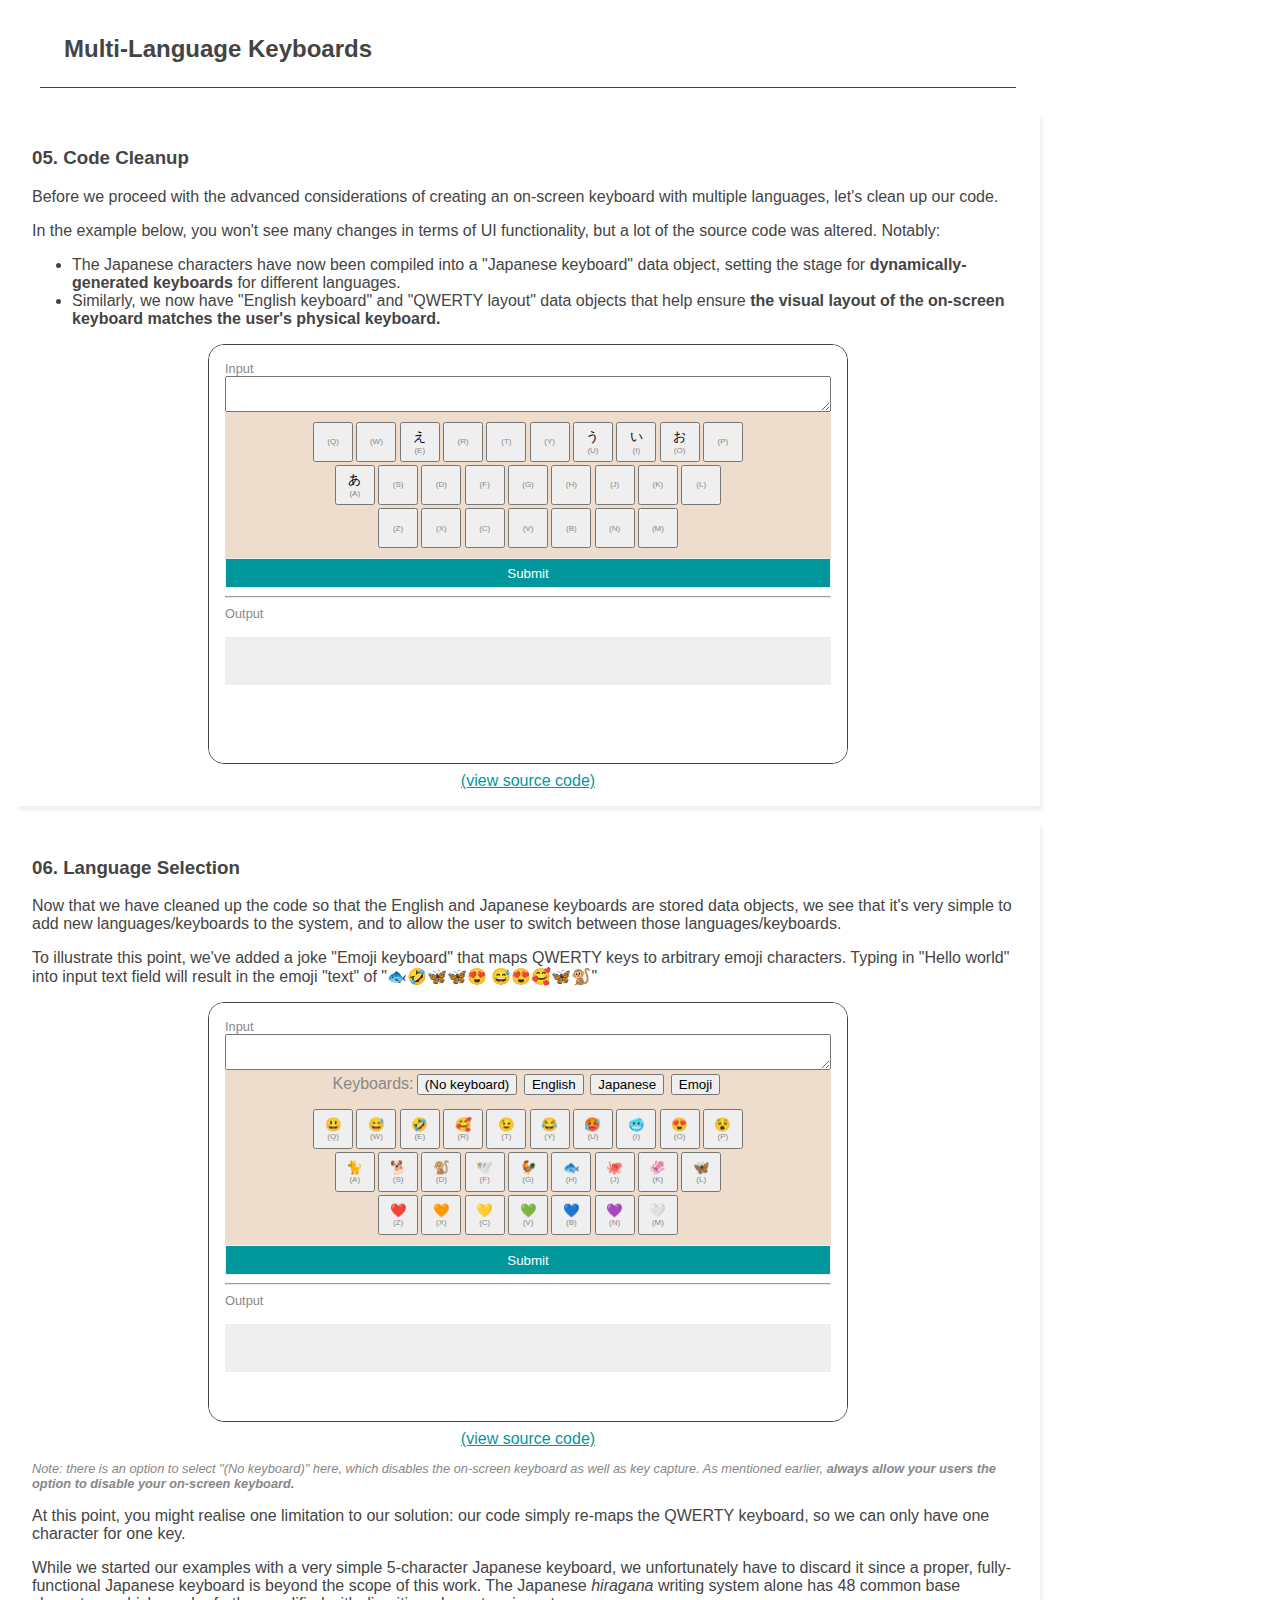
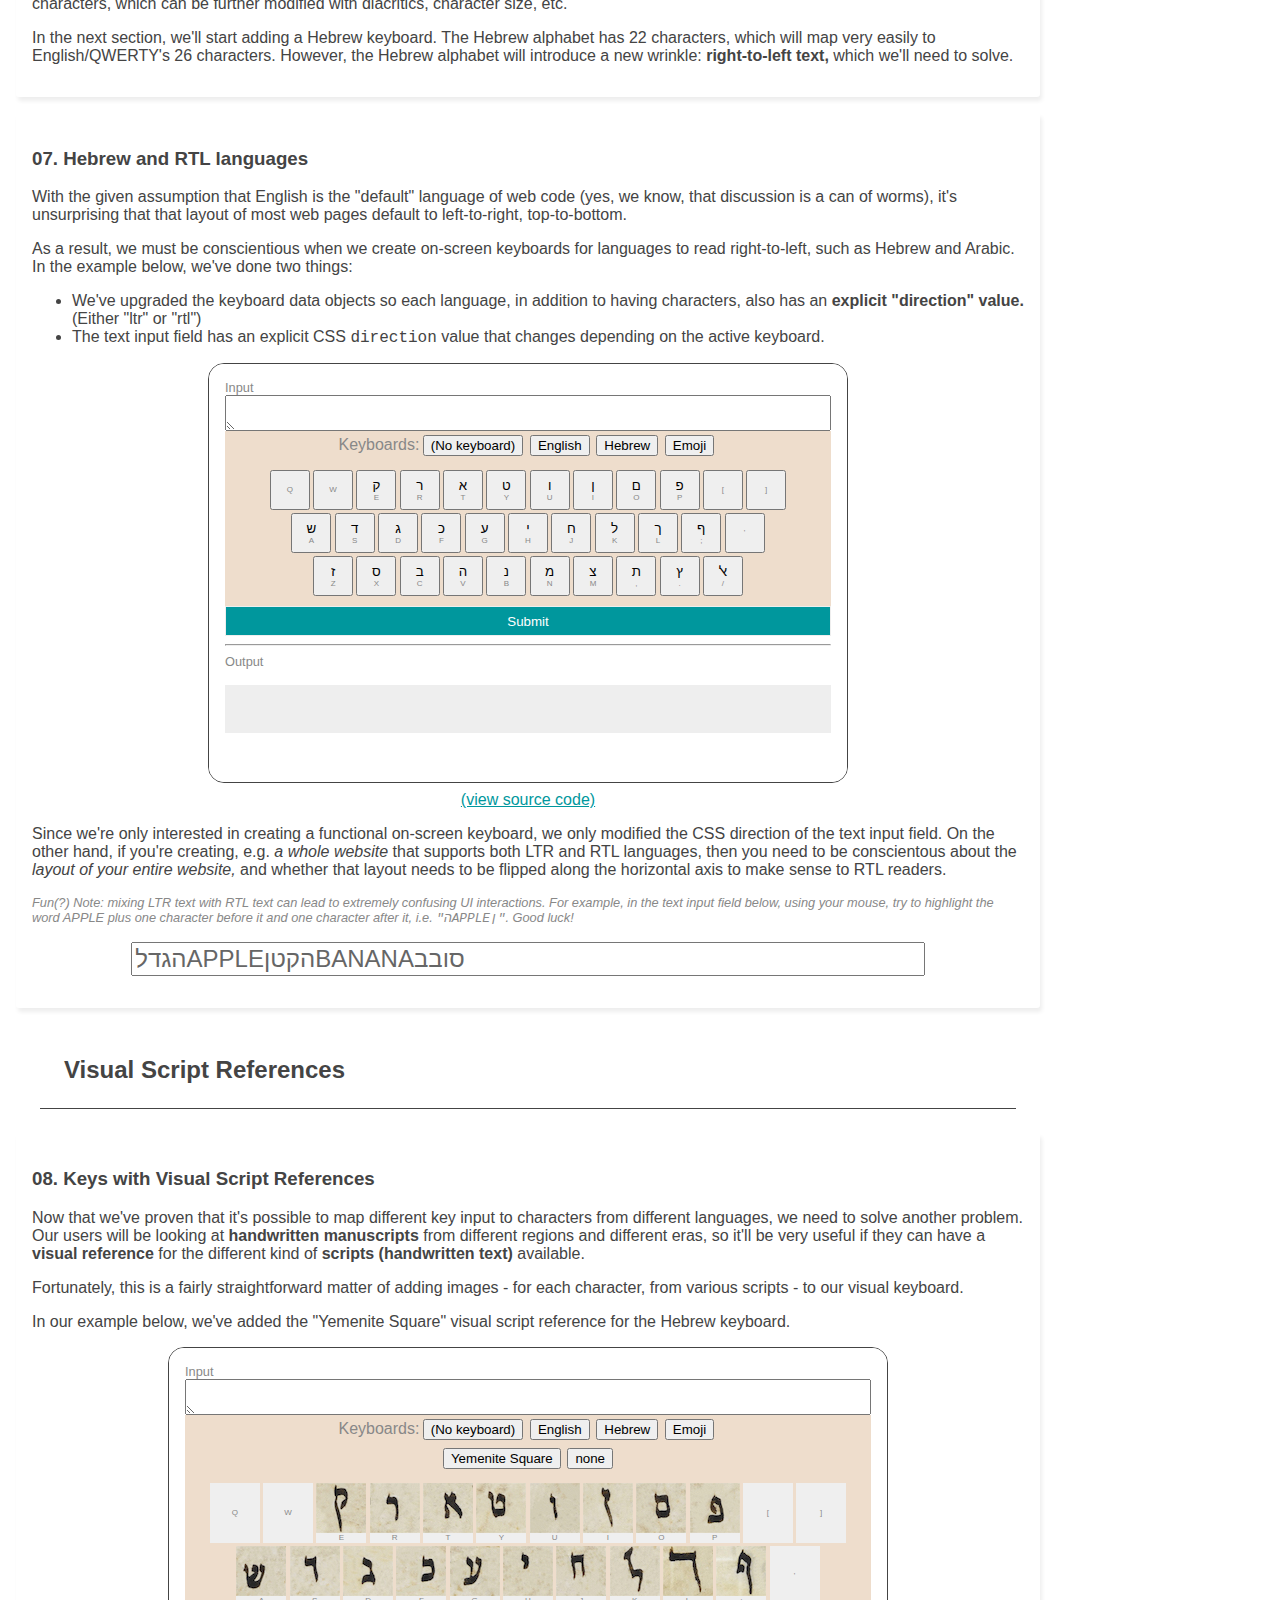
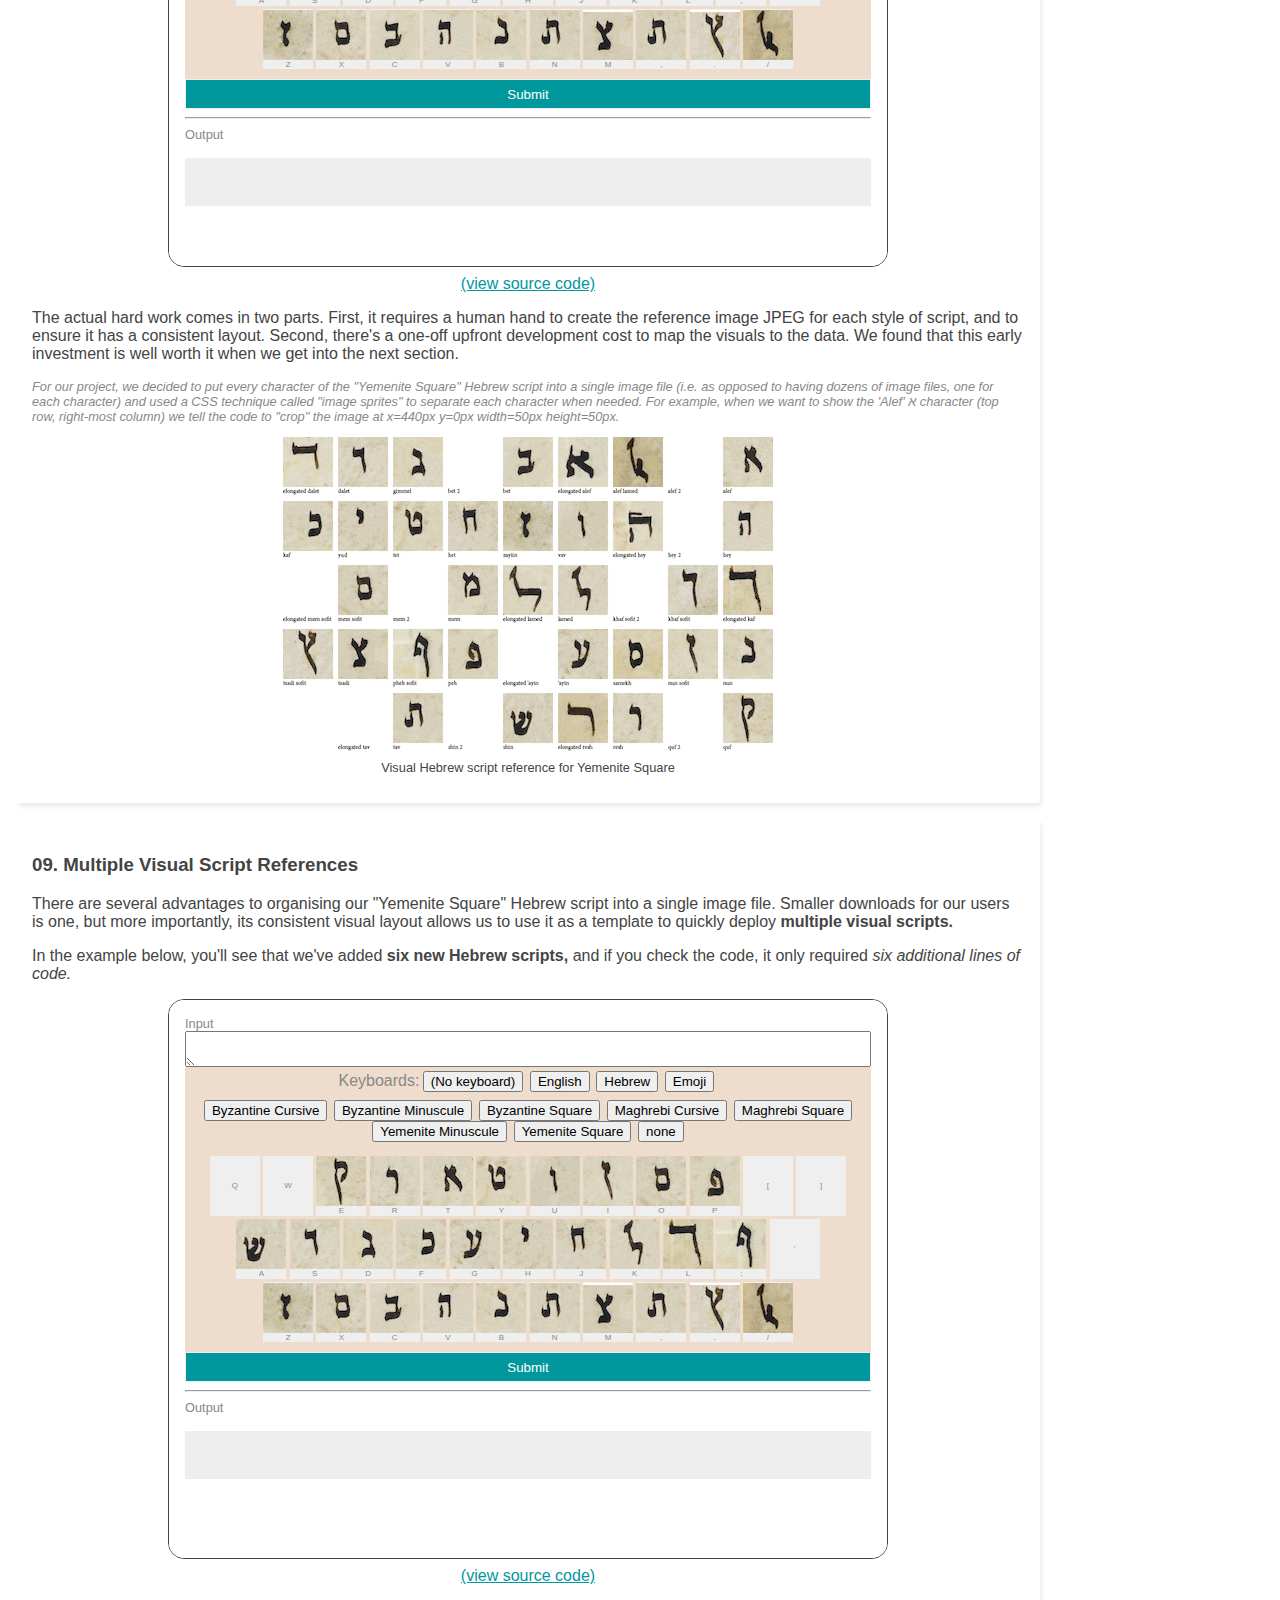
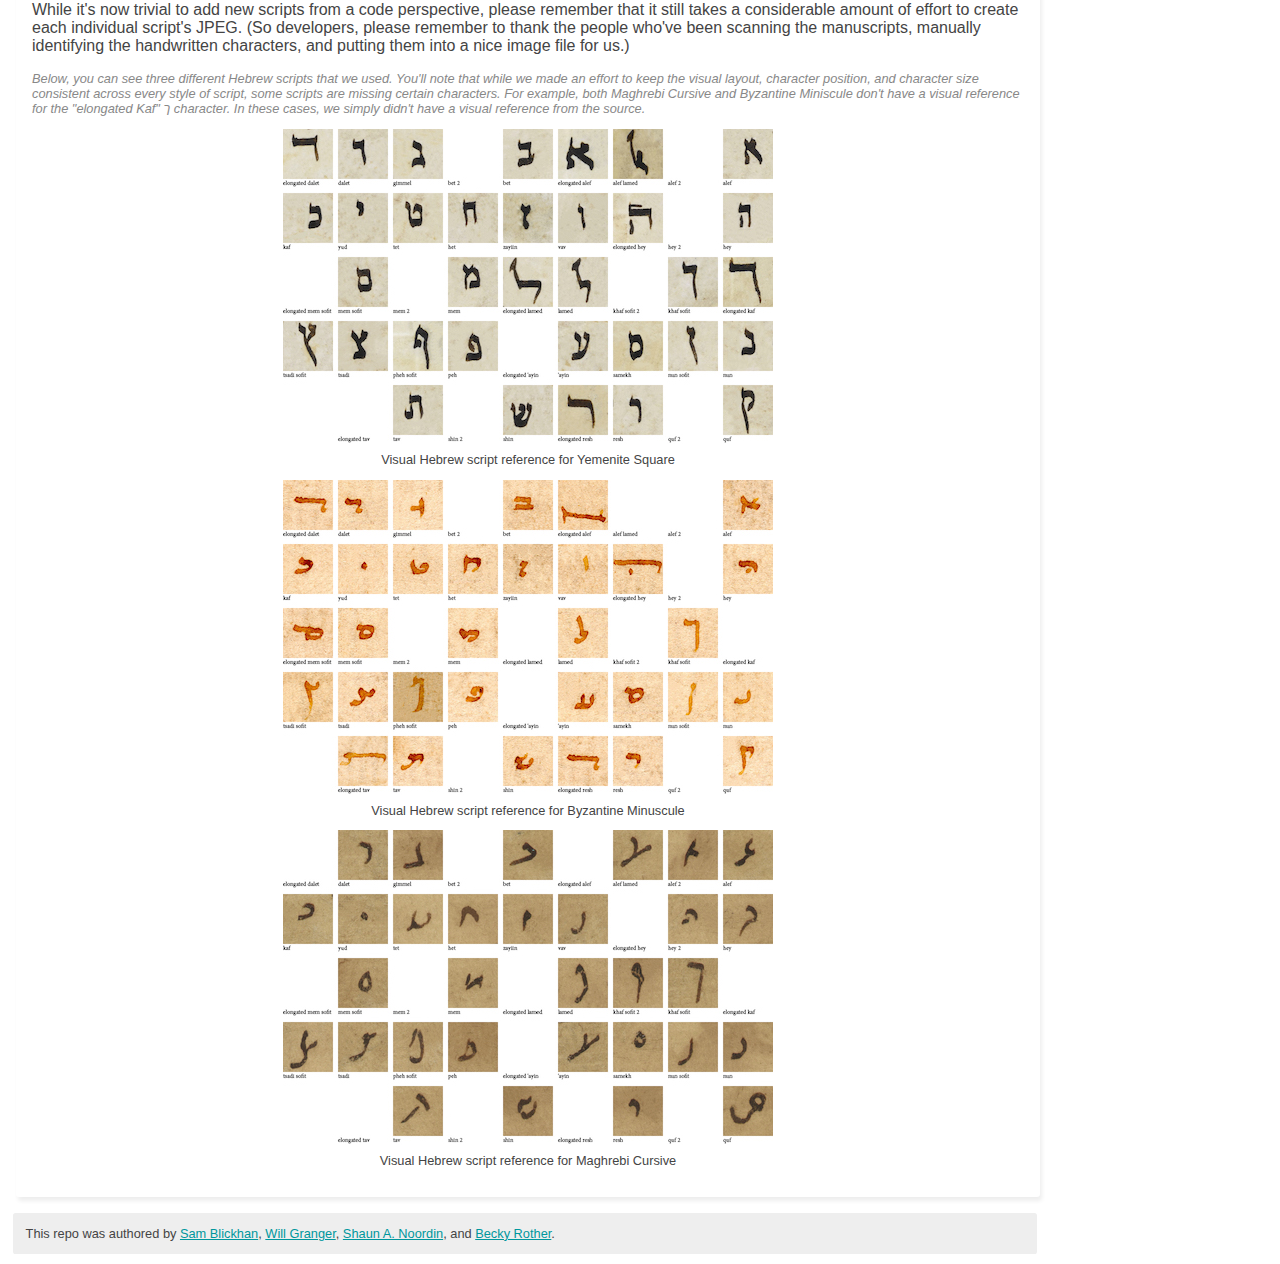
==== commit 87f5d8a3: "quote consistency" ====
--- a/index.html
+++ b/index.html
@@ -116,7 +116,7 @@
       those physical key presses into our custom character input.
     </p>
     <p>
-      In this example, when the user presses the 'A' key on their keyboard,
+      In this example, when the user presses the "A" key on their keyboard,
       the Japanese character あ is inserted into the text field instead. Same
       for the other characters: A -> あ , I -> い, U -> う, E -> え, O -> お
     </p>
@@ -138,15 +138,15 @@
       Note: there are different ways to get what the user typed into a text
       field. <code>keyboardEvent.code</code> corresponds to the PHYSICAL key on
       the keyboard. <code>keyboardEvent.key</code> corresponds to the TEXT VALUE
-      of the key. If a user presses the 'A' key on a US-International QWERTY
+      of the key. If a user presses the "A" key on a US-International QWERTY
       keyboard, we get <code>code='KeyA'</code>, and <code>key='a'</code> (if
       shift/capslock is off) or <code>key='A'</code> (if shift/capslock is on).
     </p>
     <p>
       <b>WARNING:</b> now that we know <i>how</i> to capture and replace
       keyboard input, we also need to learn <i>when not to do so.</i> Sometimes,
-      when a user presses the 'A' key, they just want to type in the character
-      'A', not 'あ'! <b>Always allow your users the option to disable your
+      when a user presses the "A" key, they just want to type in the character
+      "A", not "あ"! <b>Always allow your users the option to disable your
       on-screen keyboard.</b> The example above has no such option, but we'll
       explore how we can do this once we jump into the "multi-language"
       functionality of our onscreen keyboard.
@@ -238,8 +238,8 @@
     <ul>
       <li>
         We've upgraded the keyboard data objects so each language, in addition
-        to having characters, also has an <b>explicit 'direction' value.</b>
-        (Either 'ltr' or 'rtl')
+        to having characters, also has an <b>explicit "direction" value.</b>
+        (Either "ltr" or "rtl")
       </li>
       <li>
         The text input field has an explicit CSS <code>direction</code> value
@@ -343,7 +343,7 @@
       position, and character size consistent across every style of script,
       some scripts are missing certain characters. For example, both Maghrebi
       Cursive and Byzantine Miniscule don't have a visual reference for the
-      'elongated Kaf' ך character. In these cases, we simply didn't have a
+      "elongated Kaf" ך character. In these cases, we simply didn't have a
       visual reference from the source.
     </p>
     <img
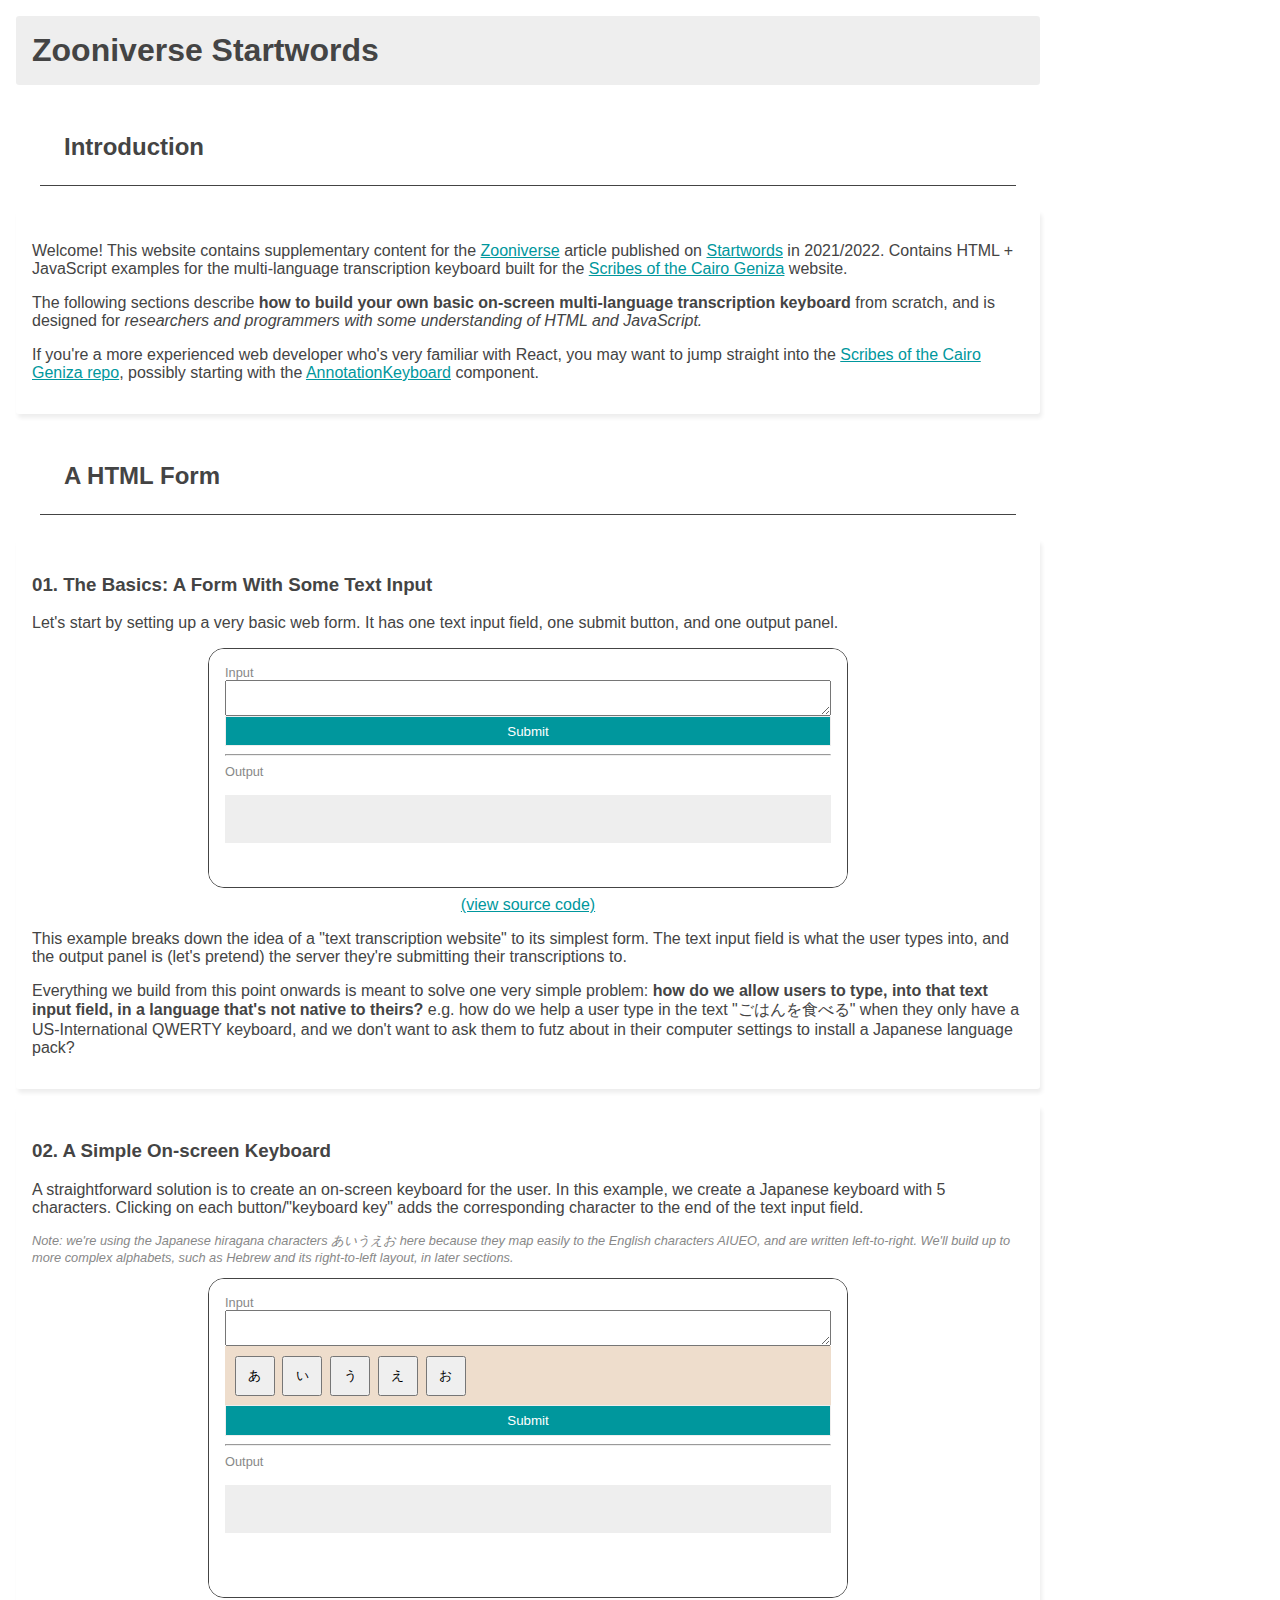
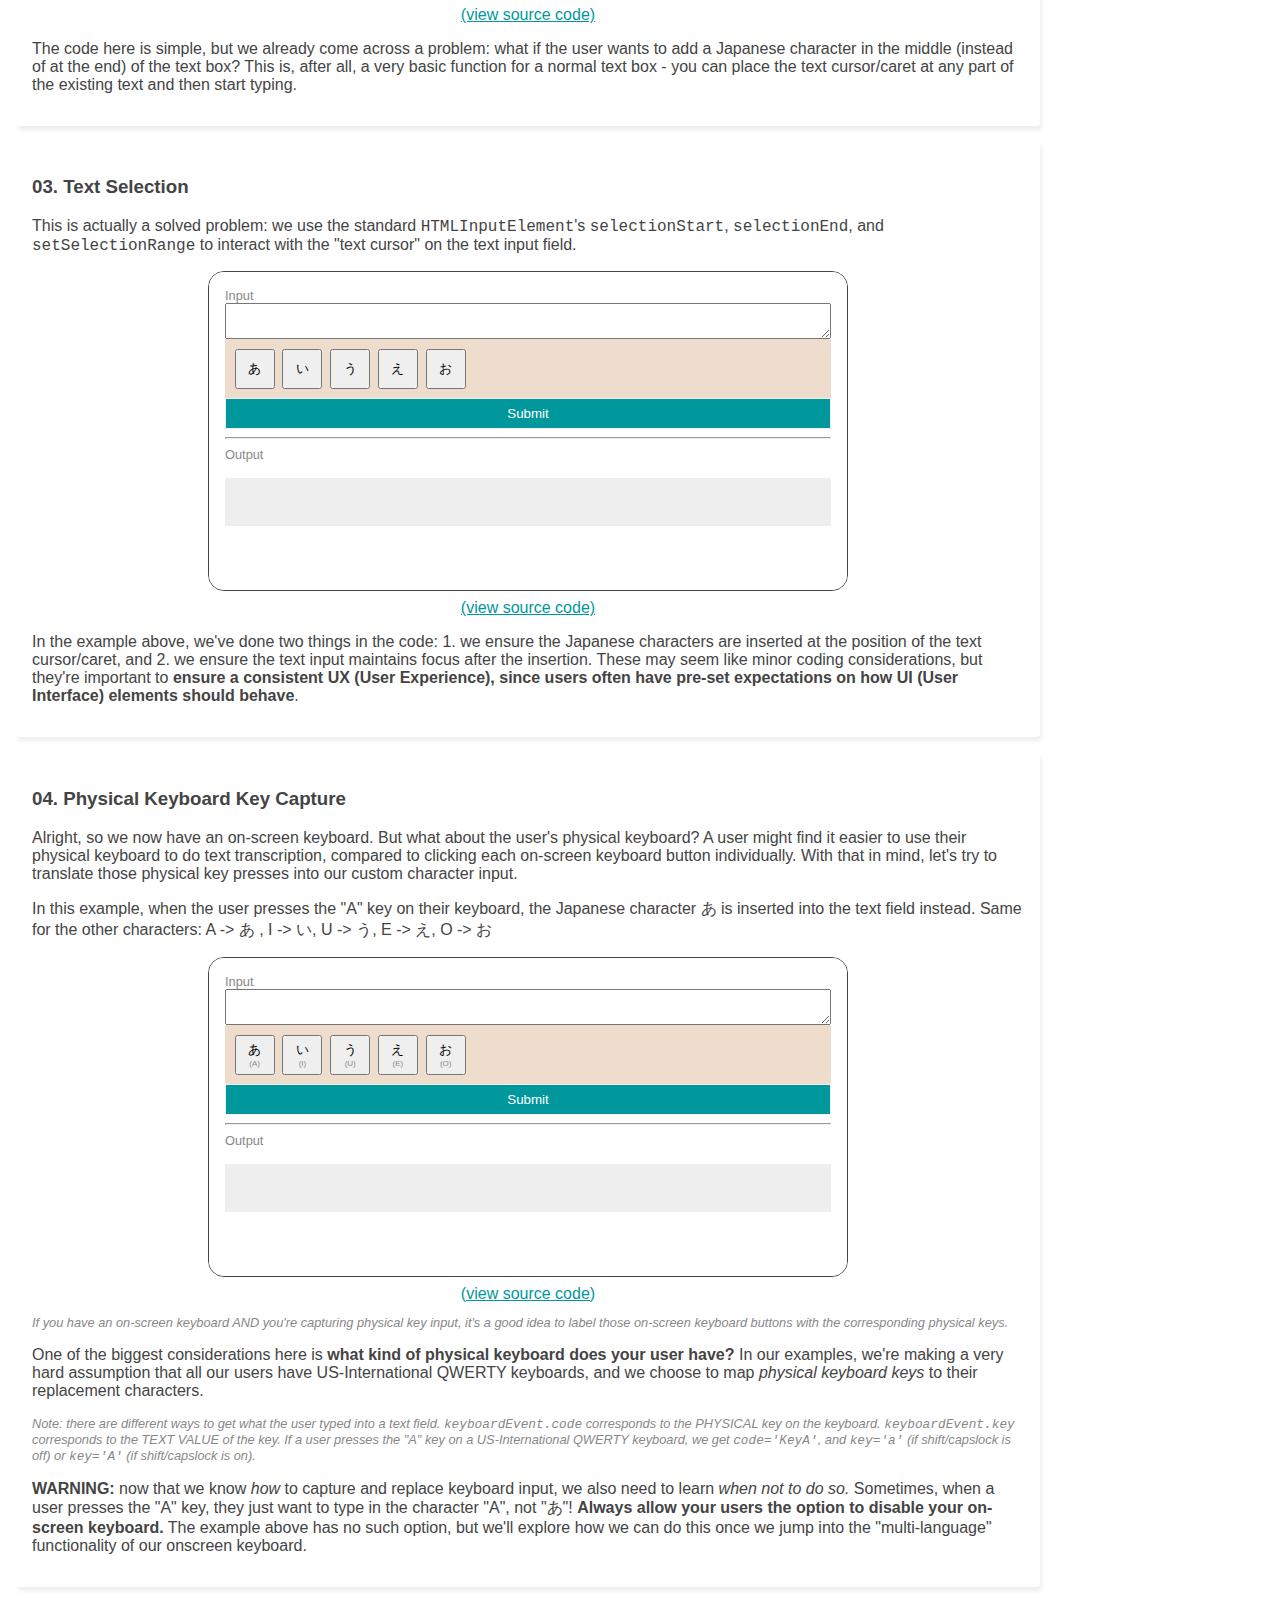
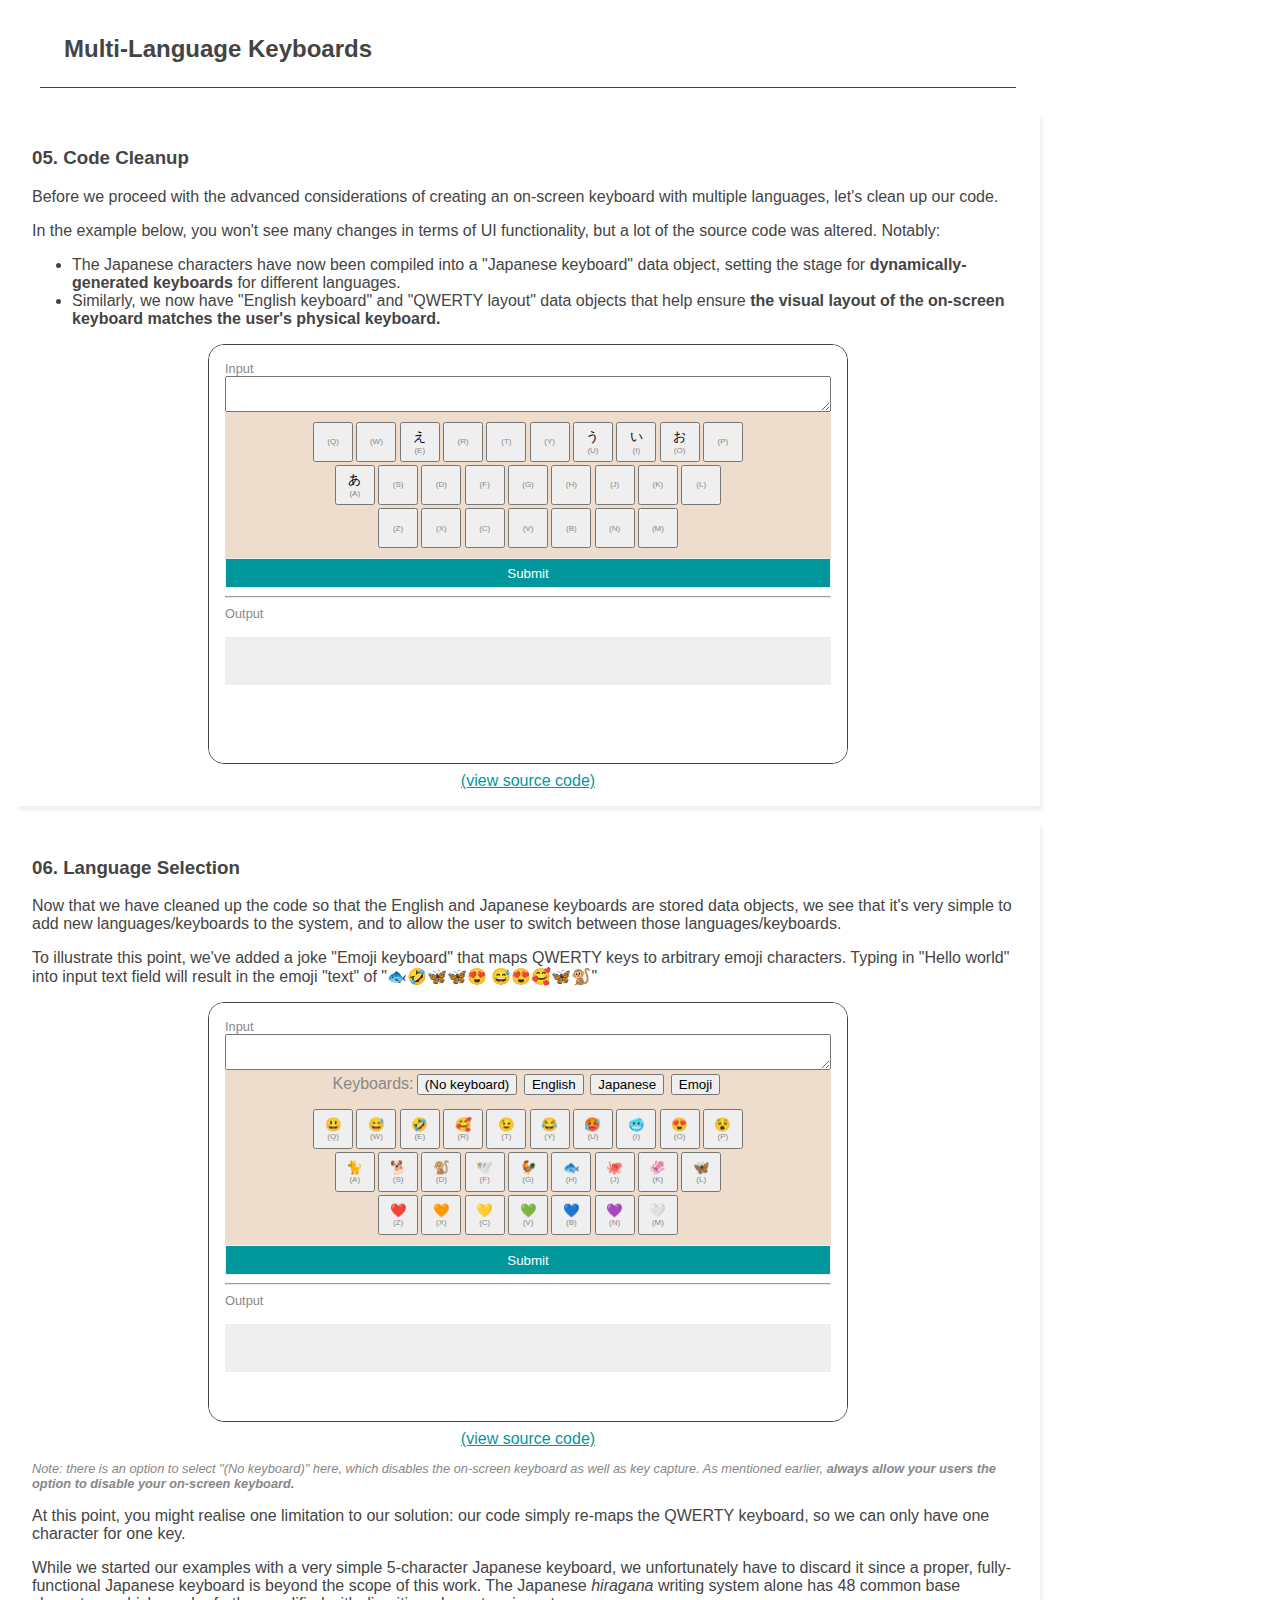
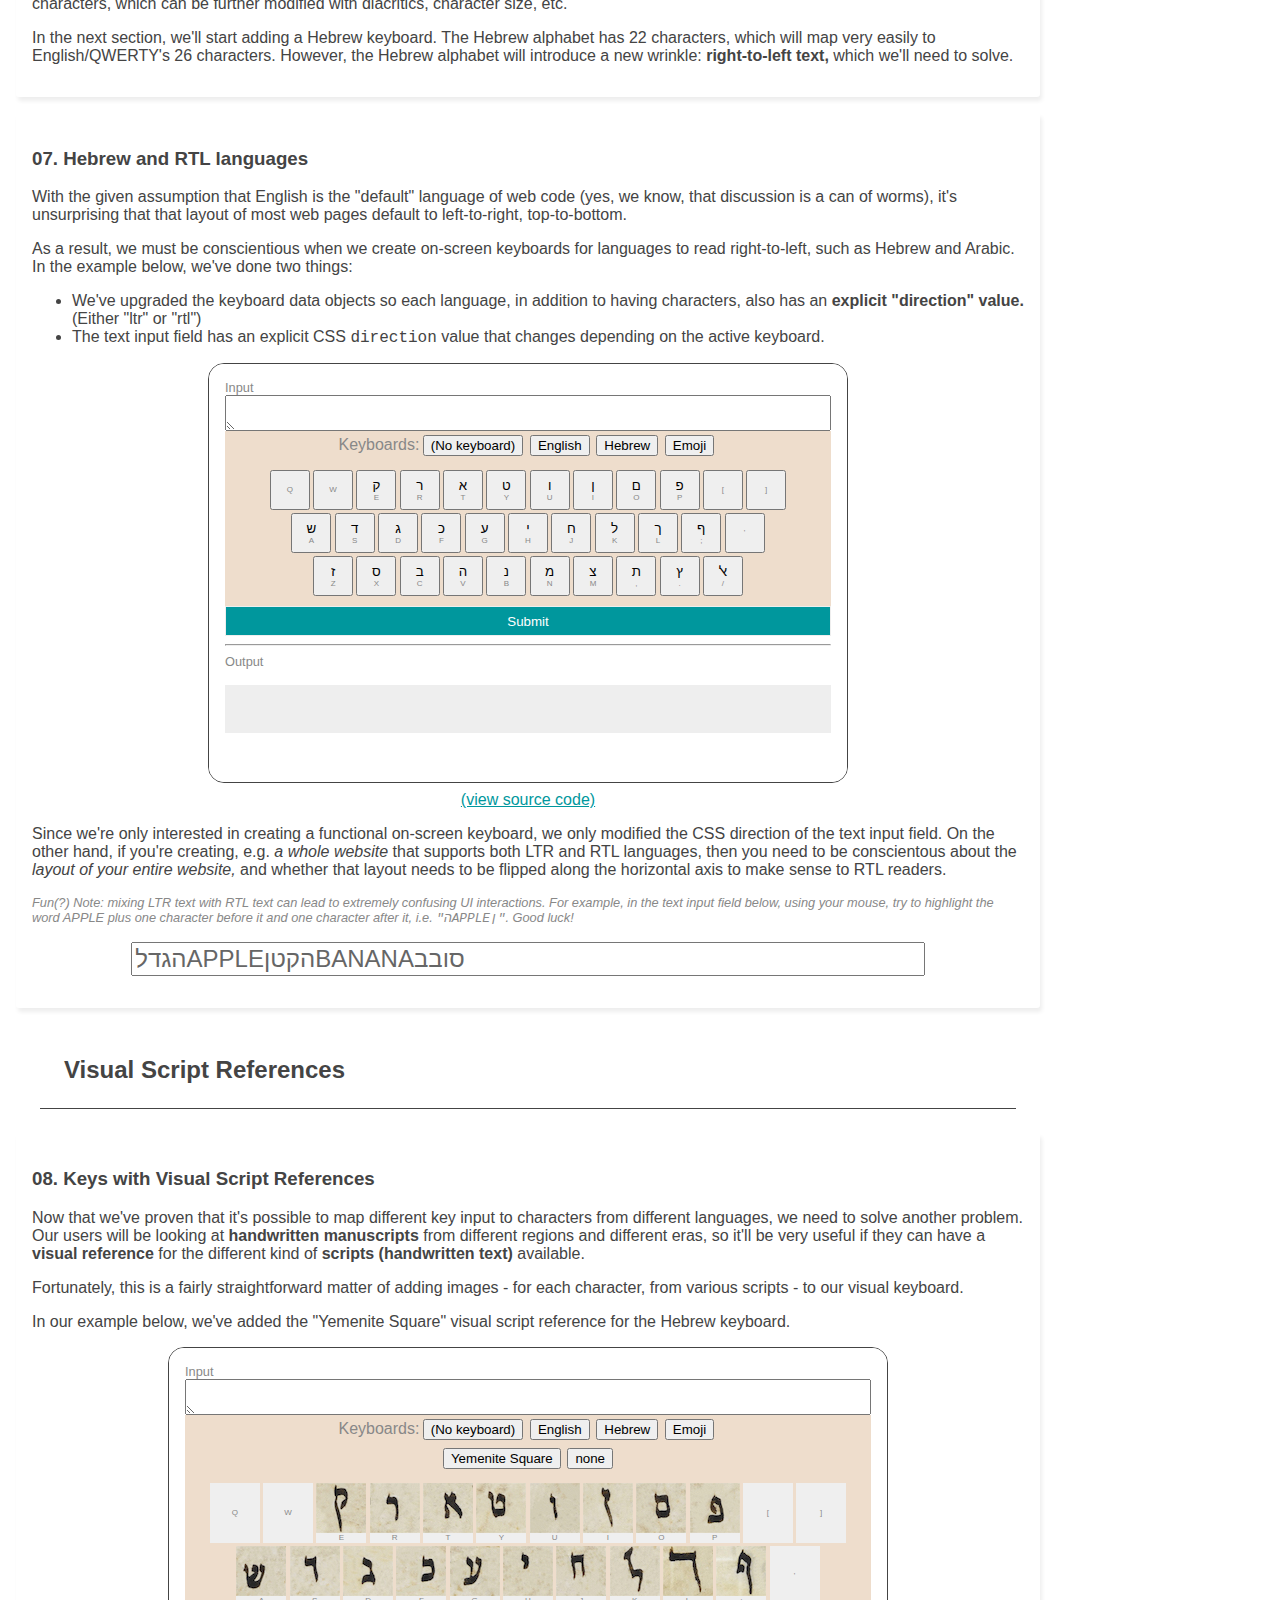
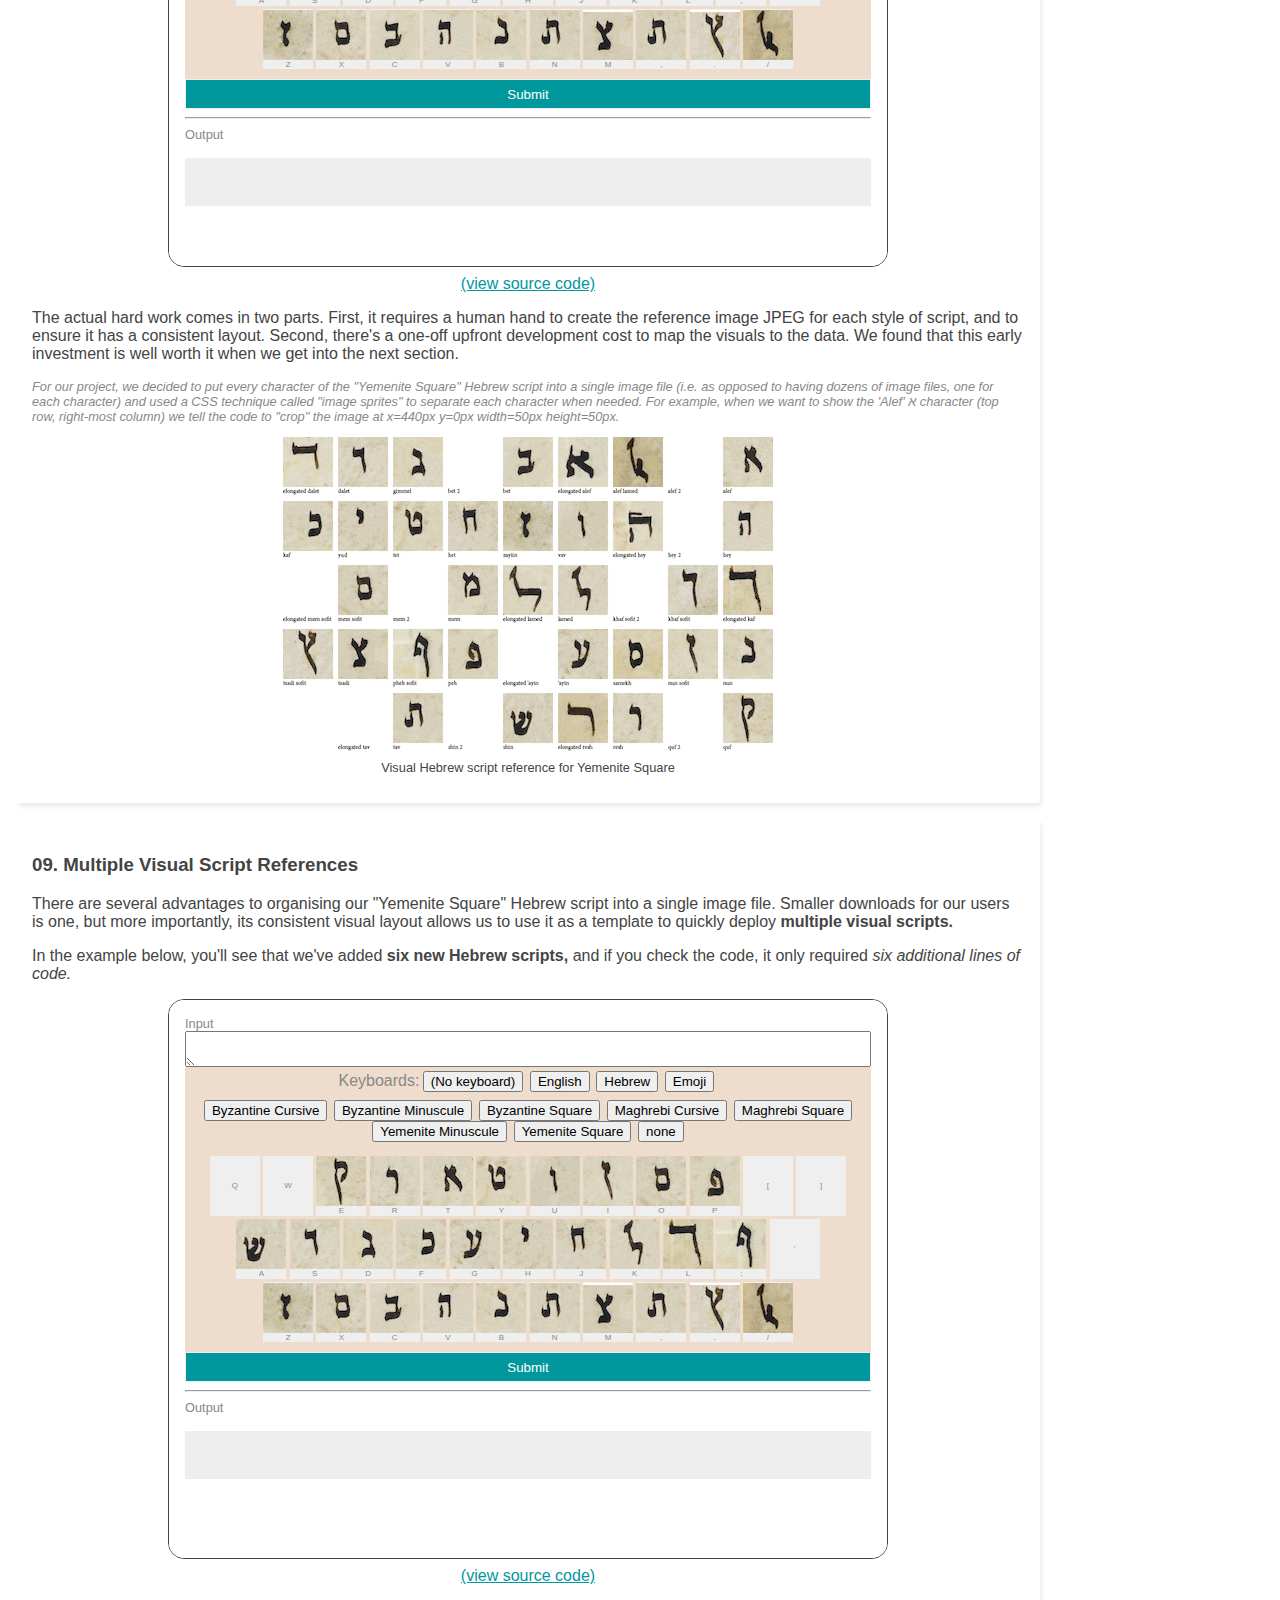
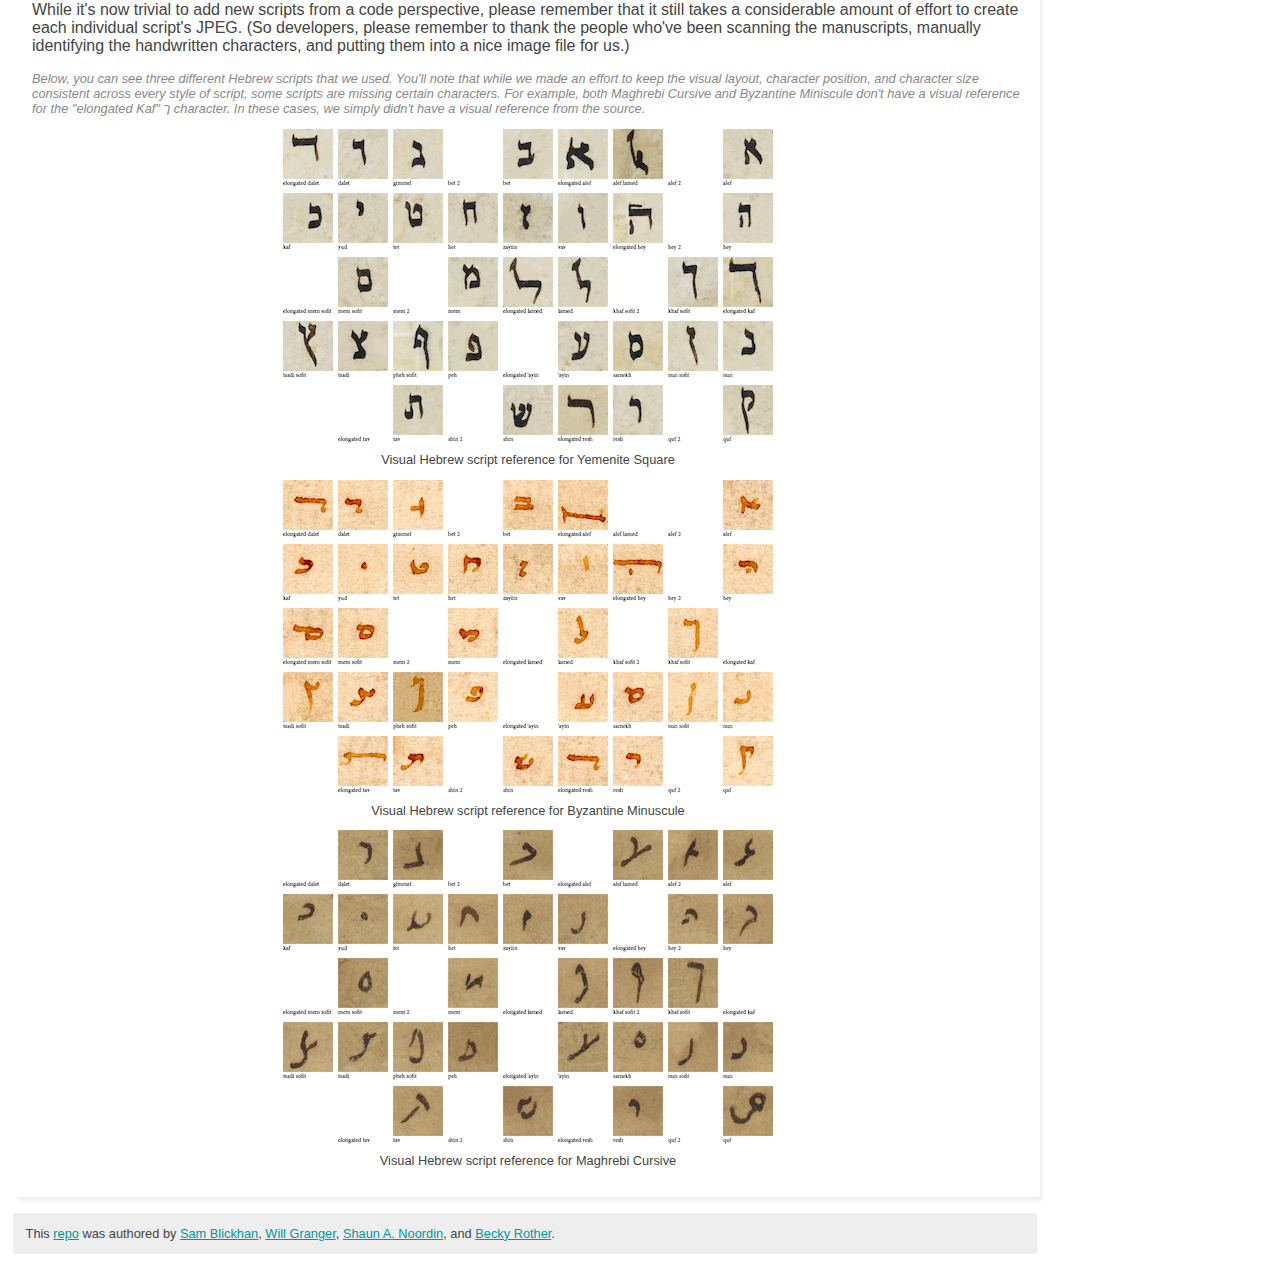
==== commit c868bbe2: "Add link to zooniverse-startwords repo" ====
--- a/index.html
+++ b/index.html
@@ -378,7 +378,7 @@
   </section>
 </main>
 <footer>
-  This repo was authored by
+  This <a target="_blank" href="https://github.com/shaunanoordin/zooniverse-startwords">repo</a> was authored by
   <a target="_blank" href="https://github.com/snblickhan">Sam Blickhan</a>,
   <a target="_blank" href="https://github.com/wgranger">Will Granger</a>,
   <a target="_blank" href="https://github.com/shaunanoordin">Shaun A. Noordin</a>, and
